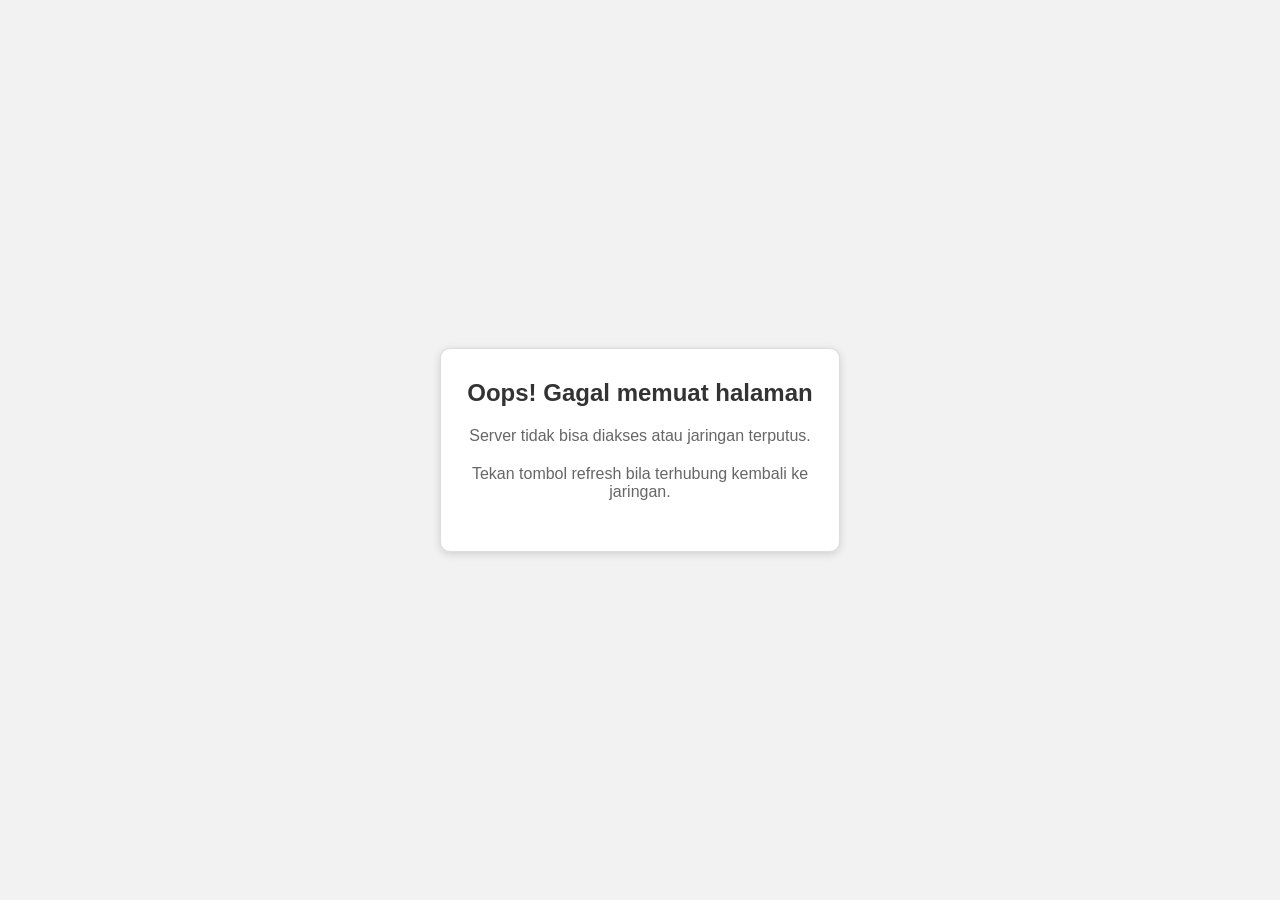
==== index.html @ dbee6182 "Add files via upload" ====
<!DOCTYPE html>
<html>
<head>
	<title>Gagal Memuat</title>
	<meta name="viewport" content="width=device-width, initial-scale=1.0">
	<style>
		body {
          font-family: sans-serif;
          margin: 0;
          padding: 0;
          display: flex;
          justify-content: center;
          align-items: center;
          min-height: 100vh;
          background-color: #f2f2f2;
        }

        .card {
          background: #fff;
          padding: 30px 20px;
          margin: 20px;
          border-radius: 10px;
          box-shadow: 0 2px 8px rgba(0, 0, 0, 0.15);
          border: 1px solid #ddd;
          max-width: 400px;
          width: 100%;
          box-sizing: border-box;
          text-align: center;
        }

        h2 {
          margin-top: 0;
          color: #333;
        }

        p {
          color: #666;
          font-size: 16px;
          margin: 10px 0 20px;
        }
	</style>
</head>
<body>
<div class="card">
	<h2>Oops! Gagal memuat halaman</h2>
	<p>Server tidak bisa diakses atau jaringan terputus.</p>
	<p>Tekan tombol refresh bila terhubung kembali ke jaringan.</p>
</div>
</body>
</html>
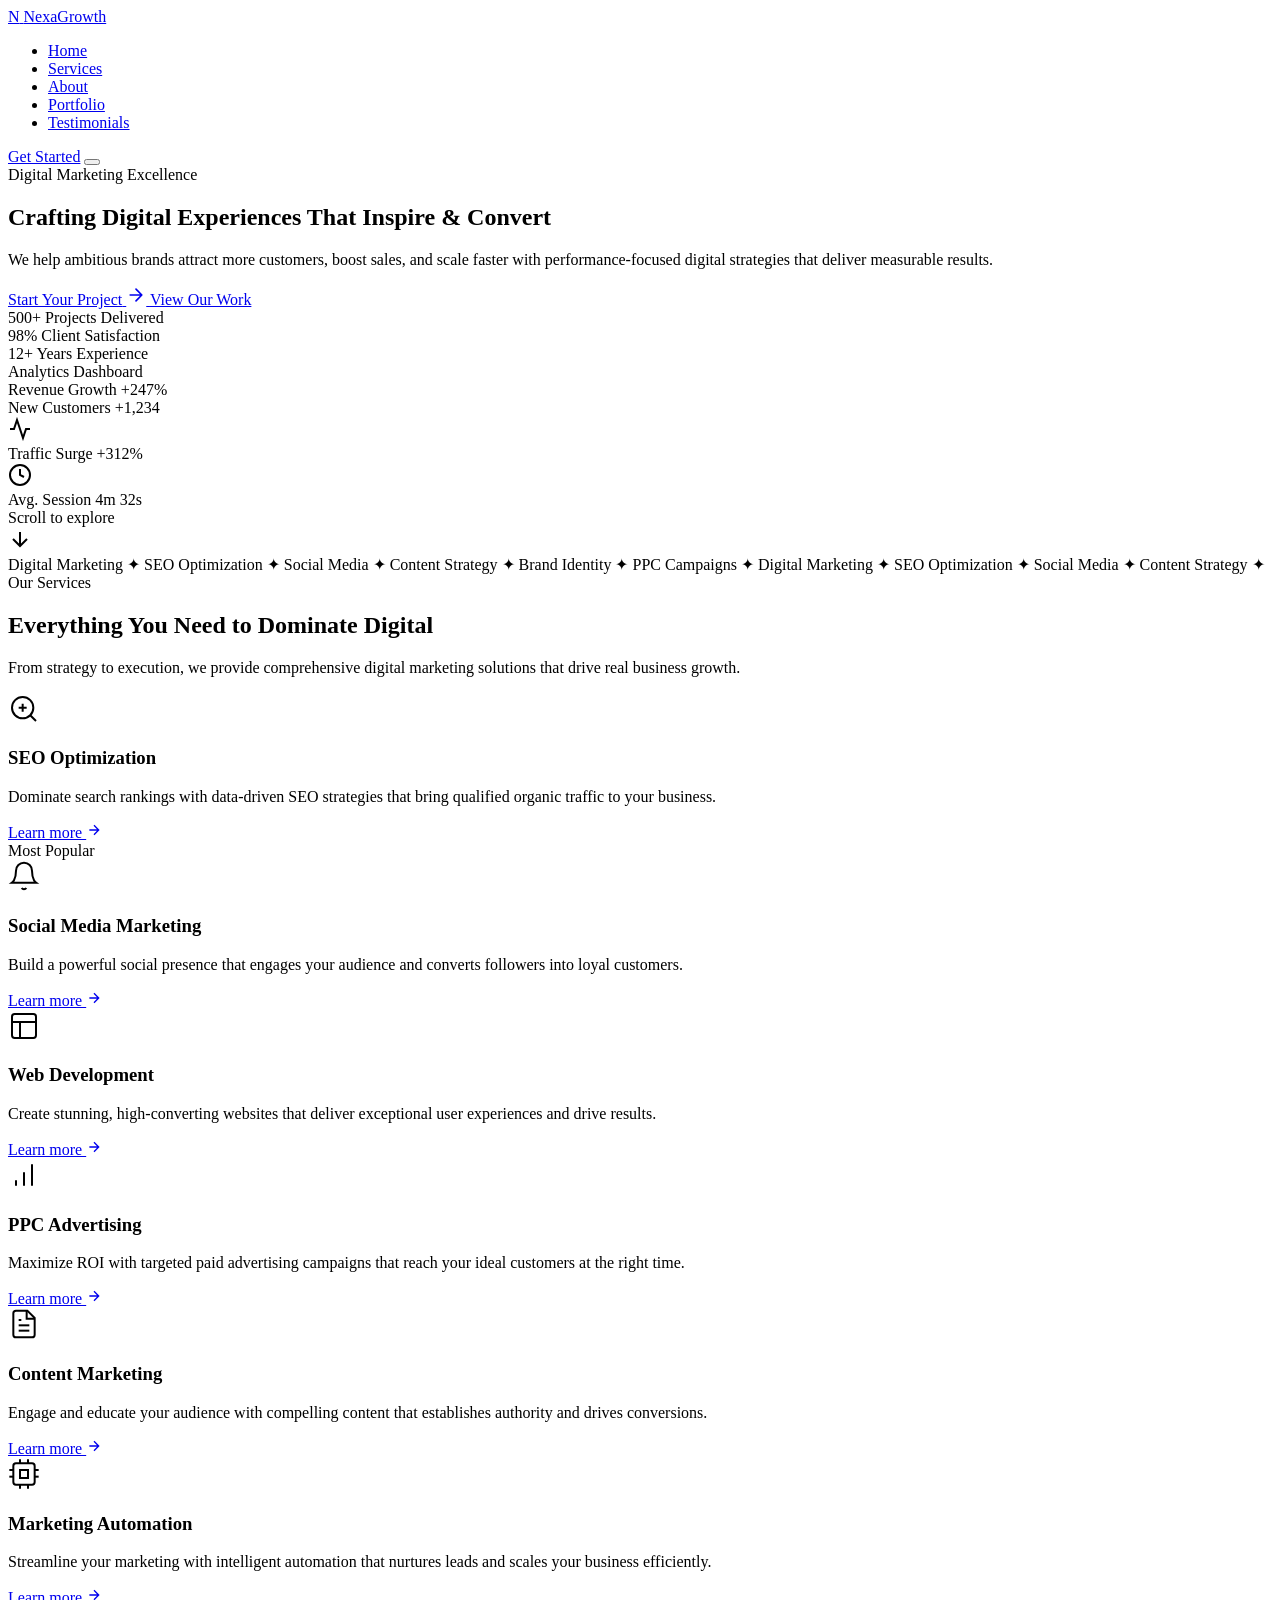
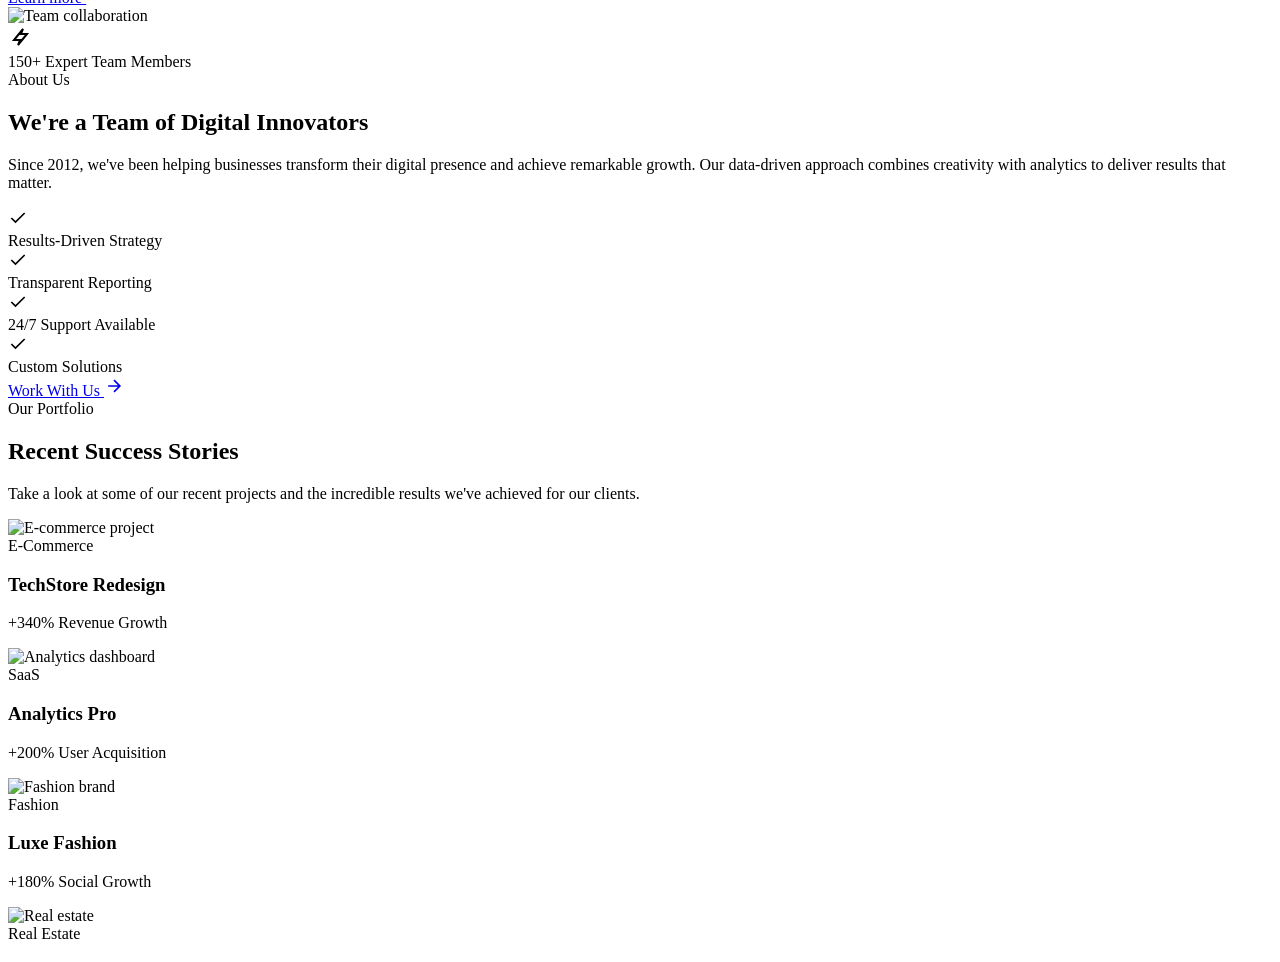
==== commit 6933ecde: "Update index.html" ====
--- a/index.html
+++ b/index.html
@@ -1,50 +1,443 @@
 <!DOCTYPE html>
-<html>
-<head>
-	<title>Gagal Memuat</title>
-	<meta name="viewport" content="width=device-width, initial-scale=1.0">
-	<style>
-		body {
-          font-family: sans-serif;
-          margin: 0;
-          padding: 0;
-          display: flex;
-          justify-content: center;
-          align-items: center;
-          min-height: 100vh;
-          background-color: #f2f2f2;
-        }
+<html lang="id">
+  <head>
+    <meta charset="UTF-8" />
+    <link rel="icon" type="image/svg+xml" href="/favicon.svg" />
+    <meta name="viewport" content="width=device-width, initial-scale=1.0" />
+    <title>NexaGrowth - Digital Marketing Agency</title>
+    <link rel="preconnect" href="https://fonts.googleapis.com">
+    <link rel="preconnect" href="https://fonts.gstatic.com" crossorigin>
+    <link href="https://fonts.googleapis.com/css2?family=Syne:wght@400;500;600;700;800&family=DM+Sans:wght@300;400;500;600;700&display=swap" rel="stylesheet">
+    <link rel="stylesheet" href="/src/styles.css">
+  </head>
+  <body>
+    <!-- Navigation -->
+    <nav class="navbar">
+      <div class="container nav-container">
+        <a href="#" class="logo">
+          <span class="logo-icon">N</span>
+          <span class="logo-text">NexaGrowth</span>
+        </a>
+        <ul class="nav-links">
+          <li><a href="#home" class="active">Home</a></li>
+          <li><a href="#services">Services</a></li>
+          <li><a href="#about">About</a></li>
+          <li><a href="#portfolio">Portfolio</a></li>
+          <li><a href="#testimonials">Testimonials</a></li>
+        </ul>
+        <a href="#contact" class="btn btn-primary nav-cta">Get Started</a>
+        <button class="mobile-menu-btn" aria-label="Menu">
+          <span></span>
+          <span></span>
+          <span></span>
+        </button>
+      </div>
+    </nav>
 
-        .card {
-          background: #fff;
-          padding: 30px 20px;
-          margin: 20px;
-          border-radius: 10px;
-          box-shadow: 0 2px 8px rgba(0, 0, 0, 0.15);
-          border: 1px solid #ddd;
-          max-width: 400px;
-          width: 100%;
-          box-sizing: border-box;
-          text-align: center;
-        }
+    <!-- Hero Section -->
+    <section id="home" class="hero">
+      <div class="hero-bg-shapes">
+        <div class="shape shape-1"></div>
+        <div class="shape shape-2"></div>
+        <div class="shape shape-3"></div>
+        <div class="grid-overlay"></div>
+      </div>
+      <div class="container hero-container">
+        <div class="hero-content">
+          <div class="hero-badge">
+            <span class="badge-dot"></span>
+            Digital Marketing Excellence
+          </div>
+          <h1 class="hero-title">
+            Crafting Digital
+            <span class="gradient-text">Experiences</span>
+            That Inspire & Convert
+          </h1>
+          <p class="hero-subtitle">
+            We help ambitious brands attract more customers, boost sales, and scale faster with performance-focused digital strategies that deliver measurable results.
+          </p>
+          <div class="hero-cta">
+            <a href="#contact" class="btn btn-primary btn-lg">
+              <span>Start Your Project</span>
+              <svg width="20" height="20" viewBox="0 0 24 24" fill="none" stroke="currentColor" stroke-width="2" stroke-linecap="round" stroke-linejoin="round">
+                <path d="M5 12h14M12 5l7 7-7 7"/>
+              </svg>
+            </a>
+            <a href="#portfolio" class="btn btn-outline btn-lg">
+              <span>View Our Work</span>
+            </a>
+          </div>
+          <div class="hero-stats">
+            <div class="stat-item">
+              <span class="stat-number" data-count="500">500+</span>
+              <span class="stat-label">Projects Delivered</span>
+            </div>
+            <div class="stat-divider"></div>
+            <div class="stat-item">
+              <span class="stat-number" data-count="98">98%</span>
+              <span class="stat-label">Client Satisfaction</span>
+            </div>
+            <div class="stat-divider"></div>
+            <div class="stat-item">
+              <span class="stat-number" data-count="12">12+</span>
+              <span class="stat-label">Years Experience</span>
+            </div>
+          </div>
+        </div>
+        <div class="hero-visual">
+          <div class="hero-card main-card">
+            <div class="card-header">
+              <span class="card-badge">Analytics Dashboard</span>
+              <div class="card-dots">
+                <span></span><span></span><span></span>
+              </div>
+            </div>
+            <div class="analytics-chart">
+              <div class="chart-bar" style="--height: 40%"></div>
+              <div class="chart-bar" style="--height: 65%"></div>
+              <div class="chart-bar" style="--height: 45%"></div>
+              <div class="chart-bar" style="--height: 80%"></div>
+              <div class="chart-bar active" style="--height: 95%"></div>
+              <div class="chart-bar" style="--height: 70%"></div>
+              <div class="chart-bar" style="--height: 55%"></div>
+            </div>
+            <div class="analytics-stats">
+              <div class="analytics-stat">
+                <span class="analytics-label">Revenue Growth</span>
+                <span class="analytics-value positive">+247%</span>
+              </div>
+              <div class="analytics-stat">
+                <span class="analytics-label">New Customers</span>
+                <span class="analytics-value positive">+1,234</span>
+              </div>
+            </div>
+          </div>
+          <div class="hero-card floating-card card-1">
+            <div class="floating-icon">
+              <svg width="24" height="24" viewBox="0 0 24 24" fill="none" stroke="currentColor" stroke-width="2">
+                <path d="M22 12h-4l-3 9L9 3l-3 9H2"/>
+              </svg>
+            </div>
+            <div class="floating-content">
+              <span class="floating-title">Traffic Surge</span>
+              <span class="floating-value">+312%</span>
+            </div>
+          </div>
+          <div class="hero-card floating-card card-2">
+            <div class="floating-icon green">
+              <svg width="24" height="24" viewBox="0 0 24 24" fill="none" stroke="currentColor" stroke-width="2">
+                <circle cx="12" cy="12" r="10"/>
+                <polyline points="12 6 12 12 16 14"/>
+              </svg>
+            </div>
+            <div class="floating-content">
+              <span class="floating-title">Avg. Session</span>
+              <span class="floating-value">4m 32s</span>
+            </div>
+          </div>
+        </div>
+      </div>
+      <div class="scroll-indicator">
+        <span>Scroll to explore</span>
+        <div class="scroll-arrow">
+          <svg width="24" height="24" viewBox="0 0 24 24" fill="none" stroke="currentColor" stroke-width="2">
+            <path d="M12 5v14M19 12l-7 7-7-7"/>
+          </svg>
+        </div>
+      </div>
+    </section>
 
-        h2 {
-          margin-top: 0;
-          color: #333;
-        }
+    <!-- Marquee Section -->
+    <section class="marquee-section">
+      <div class="marquee">
+        <div class="marquee-content">
+          <span>Digital Marketing</span>
+          <span class="star">&#10022;</span>
+          <span>SEO Optimization</span>
+          <span class="star">&#10022;</span>
+          <span>Social Media</span>
+          <span class="star">&#10022;</span>
+          <span>Content Strategy</span>
+          <span class="star">&#10022;</span>
+          <span>Brand Identity</span>
+          <span class="star">&#10022;</span>
+          <span>PPC Campaigns</span>
+          <span class="star">&#10022;</span>
+          <span>Digital Marketing</span>
+          <span class="star">&#10022;</span>
+          <span>SEO Optimization</span>
+          <span class="star">&#10022;</span>
+          <span>Social Media</span>
+          <span class="star">&#10022;</span>
+          <span>Content Strategy</span>
+          <span class="star">&#10022;</span>
+        </div>
+      </div>
+    </section>
 
-        p {
-          color: #666;
-          font-size: 16px;
-          margin: 10px 0 20px;
-        }
-	</style>
-</head>
-<body>
-<div class="card">
-	<h2>Oops! Gagal memuat halaman</h2>
-	<p>Server tidak bisa diakses atau jaringan terputus.</p>
-	<p>Tekan tombol refresh bila terhubung kembali ke jaringan.</p>
-</div>
+    <!-- Services Section -->
+    <section id="services" class="services">
+      <div class="container">
+        <div class="section-header">
+          <span class="section-tag">Our Services</span>
+          <h2 class="section-title">
+            Everything You Need to
+            <span class="gradient-text">Dominate Digital</span>
+          </h2>
+          <p class="section-subtitle">
+            From strategy to execution, we provide comprehensive digital marketing solutions that drive real business growth.
+          </p>
+        </div>
+        <div class="services-grid">
+          <div class="service-card">
+            <div class="service-icon">
+              <svg width="32" height="32" viewBox="0 0 24 24" fill="none" stroke="currentColor" stroke-width="1.5">
+                <circle cx="11" cy="11" r="8"/>
+                <path d="m21 21-4.35-4.35"/>
+                <path d="M11 8v6M8 11h6"/>
+              </svg>
+            </div>
+            <h3 class="service-title">SEO Optimization</h3>
+            <p class="service-desc">Dominate search rankings with data-driven SEO strategies that bring qualified organic traffic to your business.</p>
+            <a href="#" class="service-link">
+              Learn more
+              <svg width="16" height="16" viewBox="0 0 24 24" fill="none" stroke="currentColor" stroke-width="2">
+                <path d="M5 12h14M12 5l7 7-7 7"/>
+              </svg>
+            </a>
+          </div>
+          <div class="service-card featured">
+            <div class="service-badge">Most Popular</div>
+            <div class="service-icon">
+              <svg width="32" height="32" viewBox="0 0 24 24" fill="none" stroke="currentColor" stroke-width="1.5">
+                <path d="M18 8A6 6 0 0 0 6 8c0 7-3 9-3 9h18s-3-2-3-9"/>
+                <path d="M13.73 21a2 2 0 0 1-3.46 0"/>
+              </svg>
+            </div>
+            <h3 class="service-title">Social Media Marketing</h3>
+            <p class="service-desc">Build a powerful social presence that engages your audience and converts followers into loyal customers.</p>
+            <a href="#" class="service-link">
+              Learn more
+              <svg width="16" height="16" viewBox="0 0 24 24" fill="none" stroke="currentColor" stroke-width="2">
+                <path d="M5 12h14M12 5l7 7-7 7"/>
+              </svg>
+            </a>
+          </div>
+          <div class="service-card">
+            <div class="service-icon">
+              <svg width="32" height="32" viewBox="0 0 24 24" fill="none" stroke="currentColor" stroke-width="1.5">
+                <rect x="3" y="3" width="18" height="18" rx="2" ry="2"/>
+                <line x1="3" y1="9" x2="21" y2="9"/>
+                <line x1="9" y1="21" x2="9" y2="9"/>
+              </svg>
+            </div>
+            <h3 class="service-title">Web Development</h3>
+            <p class="service-desc">Create stunning, high-converting websites that deliver exceptional user experiences and drive results.</p>
+            <a href="#" class="service-link">
+              Learn more
+              <svg width="16" height="16" viewBox="0 0 24 24" fill="none" stroke="currentColor" stroke-width="2">
+                <path d="M5 12h14M12 5l7 7-7 7"/>
+              </svg>
+            </a>
+          </div>
+          <div class="service-card">
+            <div class="service-icon">
+              <svg width="32" height="32" viewBox="0 0 24 24" fill="none" stroke="currentColor" stroke-width="1.5">
+                <path d="M12 20V10"/>
+                <path d="M18 20V4"/>
+                <path d="M6 20v-4"/>
+              </svg>
+            </div>
+            <h3 class="service-title">PPC Advertising</h3>
+            <p class="service-desc">Maximize ROI with targeted paid advertising campaigns that reach your ideal customers at the right time.</p>
+            <a href="#" class="service-link">
+              Learn more
+              <svg width="16" height="16" viewBox="0 0 24 24" fill="none" stroke="currentColor" stroke-width="2">
+                <path d="M5 12h14M12 5l7 7-7 7"/>
+              </svg>
+            </a>
+          </div>
+          <div class="service-card">
+            <div class="service-icon">
+              <svg width="32" height="32" viewBox="0 0 24 24" fill="none" stroke="currentColor" stroke-width="1.5">
+                <path d="M14.5 2H6a2 2 0 0 0-2 2v16a2 2 0 0 0 2 2h12a2 2 0 0 0 2-2V7.5L14.5 2z"/>
+                <polyline points="14 2 14 8 20 8"/>
+                <line x1="16" y1="13" x2="8" y2="13"/>
+                <line x1="16" y1="17" x2="8" y2="17"/>
+                <line x1="10" y1="9" x2="8" y2="9"/>
+              </svg>
+            </div>
+            <h3 class="service-title">Content Marketing</h3>
+            <p class="service-desc">Engage and educate your audience with compelling content that establishes authority and drives conversions.</p>
+            <a href="#" class="service-link">
+              Learn more
+              <svg width="16" height="16" viewBox="0 0 24 24" fill="none" stroke="currentColor" stroke-width="2">
+                <path d="M5 12h14M12 5l7 7-7 7"/>
+              </svg>
+            </a>
+          </div>
+          <div class="service-card">
+            <div class="service-icon">
+              <svg width="32" height="32" viewBox="0 0 24 24" fill="none" stroke="currentColor" stroke-width="1.5">
+                <rect x="4" y="4" width="16" height="16" rx="2" ry="2"/>
+                <rect x="9" y="9" width="6" height="6"/>
+                <line x1="9" y1="1" x2="9" y2="4"/>
+                <line x1="15" y1="1" x2="15" y2="4"/>
+                <line x1="9" y1="20" x2="9" y2="23"/>
+                <line x1="15" y1="20" x2="15" y2="23"/>
+                <line x1="20" y1="9" x2="23" y2="9"/>
+                <line x1="20" y1="14" x2="23" y2="14"/>
+                <line x1="1" y1="9" x2="4" y2="9"/>
+                <line x1="1" y1="14" x2="4" y2="14"/>
+              </svg>
+            </div>
+            <h3 class="service-title">Marketing Automation</h3>
+            <p class="service-desc">Streamline your marketing with intelligent automation that nurtures leads and scales your business efficiently.</p>
+            <a href="#" class="service-link">
+              Learn more
+              <svg width="16" height="16" viewBox="0 0 24 24" fill="none" stroke="currentColor" stroke-width="2">
+                <path d="M5 12h14M12 5l7 7-7 7"/>
+              </svg>
+            </a>
+          </div>
+        </div>
+      </div>
+    </section>
+
+    <!-- About Section -->
+    <section id="about" class="about">
+      <div class="container">
+        <div class="about-grid">
+          <div class="about-visual">
+            <div class="about-image-container">
+              <div class="about-pattern"></div>
+              <div class="about-image">
+                <img src="https://images.unsplash.com/photo-1522071820081-009f0129c71c?w=600&h=700&fit=crop" alt="Team collaboration">
+              </div>
+              <div class="about-badge-card">
+                <div class="badge-icon">
+                  <svg width="24" height="24" viewBox="0 0 24 24" fill="none" stroke="currentColor" stroke-width="2">
+                    <path d="M12 15l-2 5l9-11h-6l2-5l-9 11z"/>
+                  </svg>
+                </div>
+                <div class="badge-content">
+                  <span class="badge-number">150+</span>
+                  <span class="badge-text">Expert Team Members</span>
+                </div>
+              </div>
+            </div>
+          </div>
+          <div class="about-content">
+            <span class="section-tag">About Us</span>
+            <h2 class="section-title">
+              We're a Team of
+              <span class="gradient-text">Digital Innovators</span>
+            </h2>
+            <p class="about-desc">
+              Since 2012, we've been helping businesses transform their digital presence and achieve remarkable growth. Our data-driven approach combines creativity with analytics to deliver results that matter.
+            </p>
+            <div class="about-features">
+              <div class="feature-item">
+                <div class="feature-icon">
+                  <svg width="20" height="20" viewBox="0 0 24 24" fill="none" stroke="currentColor" stroke-width="2">
+                    <polyline points="20 6 9 17 4 12"/>
+                  </svg>
+                </div>
+                <span>Results-Driven Strategy</span>
+              </div>
+              <div class="feature-item">
+                <div class="feature-icon">
+                  <svg width="20" height="20" viewBox="0 0 24 24" fill="none" stroke="currentColor" stroke-width="2">
+                    <polyline points="20 6 9 17 4 12"/>
+                  </svg>
+                </div>
+                <span>Transparent Reporting</span>
+              </div>
+              <div class="feature-item">
+                <div class="feature-icon">
+                  <svg width="20" height="20" viewBox="0 0 24 24" fill="none" stroke="currentColor" stroke-width="2">
+                    <polyline points="20 6 9 17 4 12"/>
+                  </svg>
+                </div>
+                <span>24/7 Support Available</span>
+              </div>
+              <div class="feature-item">
+                <div class="feature-icon">
+                  <svg width="20" height="20" viewBox="0 0 24 24" fill="none" stroke="currentColor" stroke-width="2">
+                    <polyline points="20 6 9 17 4 12"/>
+                  </svg>
+                </div>
+                <span>Custom Solutions</span>
+              </div>
+            </div>
+            <a href="#contact" class="btn btn-primary btn-lg">
+              <span>Work With Us</span>
+              <svg width="20" height="20" viewBox="0 0 24 24" fill="none" stroke="currentColor" stroke-width="2">
+                <path d="M5 12h14M12 5l7 7-7 7"/>
+              </svg>
+            </a>
+          </div>
+        </div>
+      </div>
+    </section>
+
+    <!-- Portfolio Section -->
+    <section id="portfolio" class="portfolio">
+      <div class="container">
+        <div class="section-header">
+          <span class="section-tag">Our Portfolio</span>
+          <h2 class="section-title">
+            Recent
+            <span class="gradient-text">Success Stories</span>
+          </h2>
+          <p class="section-subtitle">
+            Take a look at some of our recent projects and the incredible results we've achieved for our clients.
+          </p>
+        </div>
+        <div class="portfolio-grid">
+          <div class="portfolio-item large">
+            <div class="portfolio-image">
+              <img src="https://images.unsplash.com/photo-1460925895917-afdab827c52f?w=800&h=600&fit=crop" alt="E-commerce project">
+            </div>
+            <div class="portfolio-overlay">
+              <div class="portfolio-content">
+                <span class="portfolio-category">E-Commerce</span>
+                <h3 class="portfolio-title">TechStore Redesign</h3>
+                <p class="portfolio-result">+340% Revenue Growth</p>
+              </div>
+            </div>
+          </div>
+          <div class="portfolio-item">
+            <div class="portfolio-image">
+              <img src="https://images.unsplash.com/photo-1551288049-bebda4e38f71?w=600&h=400&fit=crop" alt="Analytics dashboard">
+            </div>
+            <div class="portfolio-overlay">
+              <div class="portfolio-content">
+                <span class="portfolio-category">SaaS</span>
+                <h3 class="portfolio-title">Analytics Pro</h3>
+                <p class="portfolio-result">+200% User Acquisition</p>
+              </div>
+            </div>
+          </div>
+          <div class="portfolio-item">
+            <div class="portfolio-image">
+              <img src="https://images.unsplash.com/photo-1556742049-0cfed4f6a45d?w=600&h=400&fit=crop" alt="Fashion brand">
+            </div>
+            <div class="portfolio-overlay">
+              <div class="portfolio-content">
+                <span class="portfolio-category">Fashion</span>
+                <h3 class="portfolio-title">Luxe Fashion</h3>
+                <p class="portfolio-result">+180% Social Growth</p>
+              </div>
+            </div>
+          </div>
+          <div class="portfolio-item">
+            <div class="portfolio-image">
+              <img src="https://images.unsplash.com/photo-1557804506-669a67965ba0?w=600&h=400&fit=crop" alt="Real estate">
+            </div>
+            <div class="portfolio-overlay">
+              <div class="portfolio-content">
+                <span class="portfolio-category">Real Estate</span>
+                <h3 class
 </body>
 </html>
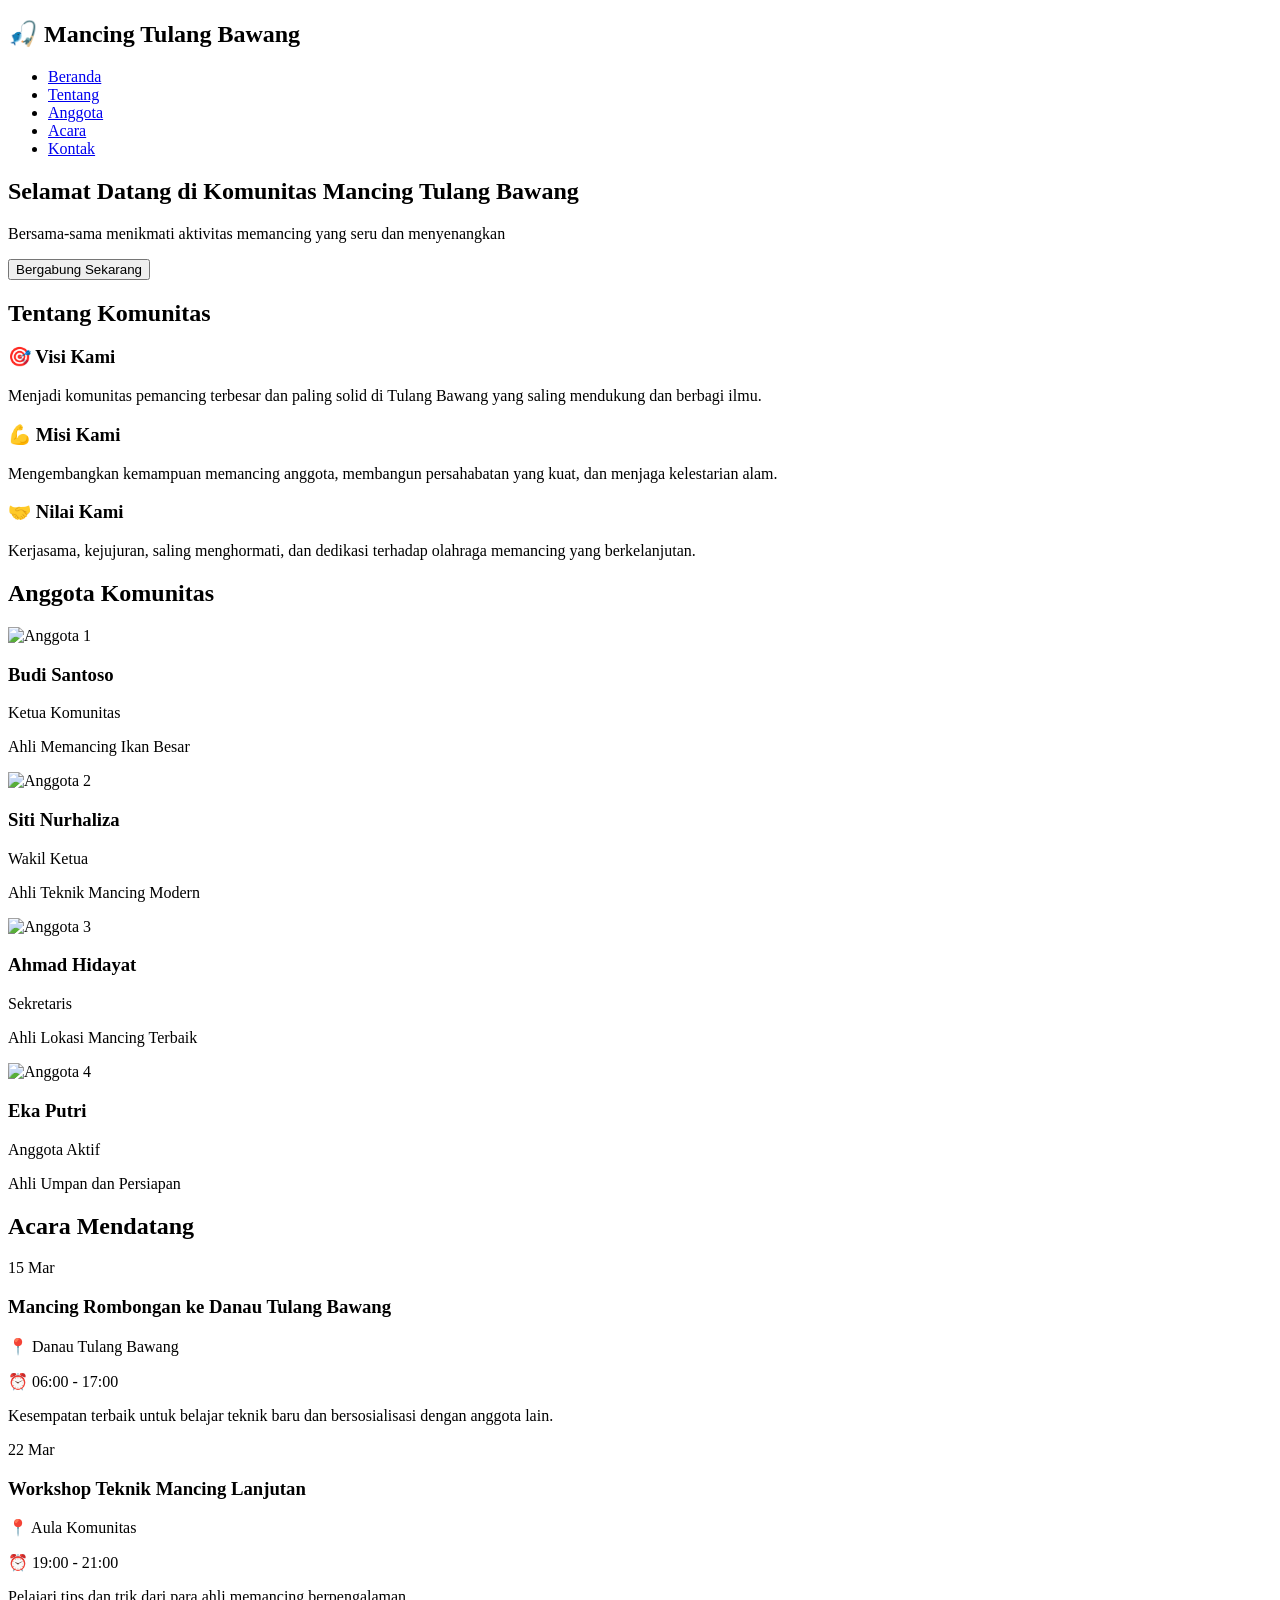
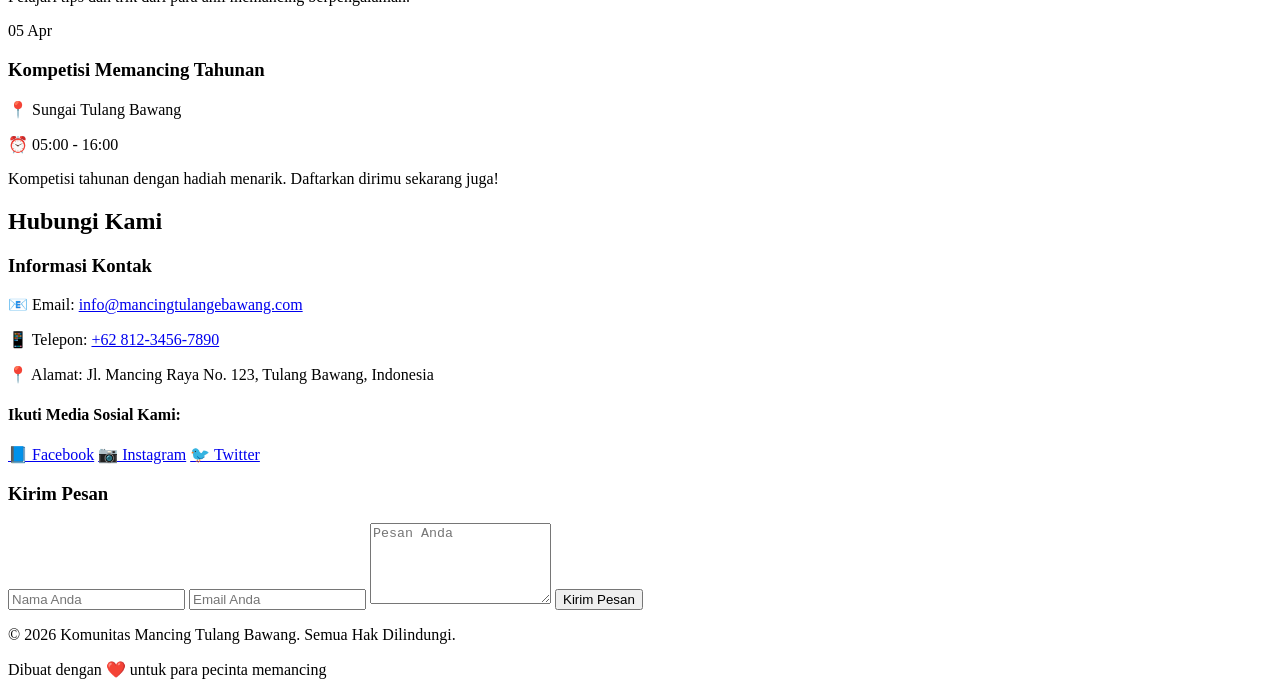
==== commit 965a7f26: "Add files via upload Komunitas memancing" ====
--- a/index.html
+++ b/index.html
@@ -1,443 +1,176 @@
 <!DOCTYPE html>
 <html lang="id">
-  <head>
-    <meta charset="UTF-8" />
-    <link rel="icon" type="image/svg+xml" href="/favicon.svg" />
-    <meta name="viewport" content="width=device-width, initial-scale=1.0" />
-    <title>NexaGrowth - Digital Marketing Agency</title>
-    <link rel="preconnect" href="https://fonts.googleapis.com">
-    <link rel="preconnect" href="https://fonts.gstatic.com" crossorigin>
-    <link href="https://fonts.googleapis.com/css2?family=Syne:wght@400;500;600;700;800&family=DM+Sans:wght@300;400;500;600;700&display=swap" rel="stylesheet">
-    <link rel="stylesheet" href="/src/styles.css">
-  </head>
-  <body>
-    <!-- Navigation -->
-    <nav class="navbar">
-      <div class="container nav-container">
-        <a href="#" class="logo">
-          <span class="logo-icon">N</span>
-          <span class="logo-text">NexaGrowth</span>
-        </a>
-        <ul class="nav-links">
-          <li><a href="#home" class="active">Home</a></li>
-          <li><a href="#services">Services</a></li>
-          <li><a href="#about">About</a></li>
-          <li><a href="#portfolio">Portfolio</a></li>
-          <li><a href="#testimonials">Testimonials</a></li>
-        </ul>
-        <a href="#contact" class="btn btn-primary nav-cta">Get Started</a>
-        <button class="mobile-menu-btn" aria-label="Menu">
-          <span></span>
-          <span></span>
-          <span></span>
-        </button>
-      </div>
-    </nav>
+<head>
+    <meta charset="UTF-8">
+    <meta name="viewport" content="width=device-width, initial-scale=1.0">
+    <title>Komunitas Mancing Tulang Bawang</title>
+    <link rel="stylesheet" href="styles.css">
+</head>
+<body>
+    <!-- Header/Navbar -->
+    <header>
+        <nav class="navbar">
+            <div class="container">
+                <div class="logo">
+                    <h1>🎣 Mancing Tulang Bawang</h1>
+                </div>
+                <ul class="nav-links">
+                    <li><a href="#home">Beranda</a></li>
+                    <li><a href="#tentang">Tentang</a></li>
+                    <li><a href="#anggota">Anggota</a></li>
+                    <li><a href="#acara">Acara</a></li>
+                    <li><a href="#kontak">Kontak</a></li>
+                </ul>
+            </div>
+        </nav>
+    </header>
 
     <!-- Hero Section -->
     <section id="home" class="hero">
-      <div class="hero-bg-shapes">
-        <div class="shape shape-1"></div>
-        <div class="shape shape-2"></div>
-        <div class="shape shape-3"></div>
-        <div class="grid-overlay"></div>
-      </div>
-      <div class="container hero-container">
         <div class="hero-content">
-          <div class="hero-badge">
-            <span class="badge-dot"></span>
-            Digital Marketing Excellence
-          </div>
-          <h1 class="hero-title">
-            Crafting Digital
-            <span class="gradient-text">Experiences</span>
-            That Inspire & Convert
-          </h1>
-          <p class="hero-subtitle">
-            We help ambitious brands attract more customers, boost sales, and scale faster with performance-focused digital strategies that deliver measurable results.
-          </p>
-          <div class="hero-cta">
-            <a href="#contact" class="btn btn-primary btn-lg">
-              <span>Start Your Project</span>
-              <svg width="20" height="20" viewBox="0 0 24 24" fill="none" stroke="currentColor" stroke-width="2" stroke-linecap="round" stroke-linejoin="round">
-                <path d="M5 12h14M12 5l7 7-7 7"/>
-              </svg>
-            </a>
-            <a href="#portfolio" class="btn btn-outline btn-lg">
-              <span>View Our Work</span>
-            </a>
-          </div>
-          <div class="hero-stats">
-            <div class="stat-item">
-              <span class="stat-number" data-count="500">500+</span>
-              <span class="stat-label">Projects Delivered</span>
-            </div>
-            <div class="stat-divider"></div>
-            <div class="stat-item">
-              <span class="stat-number" data-count="98">98%</span>
-              <span class="stat-label">Client Satisfaction</span>
-            </div>
-            <div class="stat-divider"></div>
-            <div class="stat-item">
-              <span class="stat-number" data-count="12">12+</span>
-              <span class="stat-label">Years Experience</span>
-            </div>
-          </div>
+            <h2>Selamat Datang di Komunitas Mancing Tulang Bawang</h2>
+            <p>Bersama-sama menikmati aktivitas memancing yang seru dan menyenangkan</p>
+            <button class="btn btn-primary">Bergabung Sekarang</button>
         </div>
-        <div class="hero-visual">
-          <div class="hero-card main-card">
-            <div class="card-header">
-              <span class="card-badge">Analytics Dashboard</span>
-              <div class="card-dots">
-                <span></span><span></span><span></span>
-              </div>
-            </div>
-            <div class="analytics-chart">
-              <div class="chart-bar" style="--height: 40%"></div>
-              <div class="chart-bar" style="--height: 65%"></div>
-              <div class="chart-bar" style="--height: 45%"></div>
-              <div class="chart-bar" style="--height: 80%"></div>
-              <div class="chart-bar active" style="--height: 95%"></div>
-              <div class="chart-bar" style="--height: 70%"></div>
-              <div class="chart-bar" style="--height: 55%"></div>
-            </div>
-            <div class="analytics-stats">
-              <div class="analytics-stat">
-                <span class="analytics-label">Revenue Growth</span>
-                <span class="analytics-value positive">+247%</span>
-              </div>
-              <div class="analytics-stat">
-                <span class="analytics-label">New Customers</span>
-                <span class="analytics-value positive">+1,234</span>
-              </div>
-            </div>
-          </div>
-          <div class="hero-card floating-card card-1">
-            <div class="floating-icon">
-              <svg width="24" height="24" viewBox="0 0 24 24" fill="none" stroke="currentColor" stroke-width="2">
-                <path d="M22 12h-4l-3 9L9 3l-3 9H2"/>
-              </svg>
-            </div>
-            <div class="floating-content">
-              <span class="floating-title">Traffic Surge</span>
-              <span class="floating-value">+312%</span>
-            </div>
-          </div>
-          <div class="hero-card floating-card card-2">
-            <div class="floating-icon green">
-              <svg width="24" height="24" viewBox="0 0 24 24" fill="none" stroke="currentColor" stroke-width="2">
-                <circle cx="12" cy="12" r="10"/>
-                <polyline points="12 6 12 12 16 14"/>
-              </svg>
-            </div>
-            <div class="floating-content">
-              <span class="floating-title">Avg. Session</span>
-              <span class="floating-value">4m 32s</span>
-            </div>
-          </div>
-        </div>
-      </div>
-      <div class="scroll-indicator">
-        <span>Scroll to explore</span>
-        <div class="scroll-arrow">
-          <svg width="24" height="24" viewBox="0 0 24 24" fill="none" stroke="currentColor" stroke-width="2">
-            <path d="M12 5v14M19 12l-7 7-7-7"/>
-          </svg>
-        </div>
-      </div>
     </section>
 
-    <!-- Marquee Section -->
-    <section class="marquee-section">
-      <div class="marquee">
-        <div class="marquee-content">
-          <span>Digital Marketing</span>
-          <span class="star">&#10022;</span>
-          <span>SEO Optimization</span>
-          <span class="star">&#10022;</span>
-          <span>Social Media</span>
-          <span class="star">&#10022;</span>
-          <span>Content Strategy</span>
-          <span class="star">&#10022;</span>
-          <span>Brand Identity</span>
-          <span class="star">&#10022;</span>
-          <span>PPC Campaigns</span>
-          <span class="star">&#10022;</span>
-          <span>Digital Marketing</span>
-          <span class="star">&#10022;</span>
-          <span>SEO Optimization</span>
-          <span class="star">&#10022;</span>
-          <span>Social Media</span>
-          <span class="star">&#10022;</span>
-          <span>Content Strategy</span>
-          <span class="star">&#10022;</span>
+    <!-- Tentang Section -->
+    <section id="tentang" class="tentang">
+        <div class="container">
+            <h2>Tentang Komunitas</h2>
+            <div class="tentang-content">
+                <div class="tentang-card">
+                    <h3>🎯 Visi Kami</h3>
+                    <p>Menjadi komunitas pemancing terbesar dan paling solid di Tulang Bawang yang saling mendukung dan berbagi ilmu.</p>
+                </div>
+                <div class="tentang-card">
+                    <h3>💪 Misi Kami</h3>
+                    <p>Mengembangkan kemampuan memancing anggota, membangun persahabatan yang kuat, dan menjaga kelestarian alam.</p>
+                </div>
+                <div class="tentang-card">
+                    <h3>🤝 Nilai Kami</h3>
+                    <p>Kerjasama, kejujuran, saling menghormati, dan dedikasi terhadap olahraga memancing yang berkelanjutan.</p>
+                </div>
+            </div>
         </div>
-      </div>
     </section>
 
-    <!-- Services Section -->
-    <section id="services" class="services">
-      <div class="container">
-        <div class="section-header">
-          <span class="section-tag">Our Services</span>
-          <h2 class="section-title">
-            Everything You Need to
-            <span class="gradient-text">Dominate Digital</span>
-          </h2>
-          <p class="section-subtitle">
-            From strategy to execution, we provide comprehensive digital marketing solutions that drive real business growth.
-          </p>
+    <!-- Anggota Section -->
+    <section id="anggota" class="anggota">
+        <div class="container">
+            <h2>Anggota Komunitas</h2>
+            <div class="anggota-grid">
+                <div class="anggota-card">
+                    <img src="https://via.placeholder.com/150" alt="Anggota 1">
+                    <h3>Budi Santoso</h3>
+                    <p>Ketua Komunitas</p>
+                    <p class="skill">Ahli Memancing Ikan Besar</p>
+                </div>
+                <div class="anggota-card">
+                    <img src="https://via.placeholder.com/150" alt="Anggota 2">
+                    <h3>Siti Nurhaliza</h3>
+                    <p>Wakil Ketua</p>
+                    <p class="skill">Ahli Teknik Mancing Modern</p>
+                </div>
+                <div class="anggota-card">
+                    <img src="https://via.placeholder.com/150" alt="Anggota 3">
+                    <h3>Ahmad Hidayat</h3>
+                    <p>Sekretaris</p>
+                    <p class="skill">Ahli Lokasi Mancing Terbaik</p>
+                </div>
+                <div class="anggota-card">
+                    <img src="https://via.placeholder.com/150" alt="Anggota 4">
+                    <h3>Eka Putri</h3>
+                    <p>Anggota Aktif</p>
+                    <p class="skill">Ahli Umpan dan Persiapan</p>
+                </div>
+            </div>
         </div>
-        <div class="services-grid">
-          <div class="service-card">
-            <div class="service-icon">
-              <svg width="32" height="32" viewBox="0 0 24 24" fill="none" stroke="currentColor" stroke-width="1.5">
-                <circle cx="11" cy="11" r="8"/>
-                <path d="m21 21-4.35-4.35"/>
-                <path d="M11 8v6M8 11h6"/>
-              </svg>
-            </div>
-            <h3 class="service-title">SEO Optimization</h3>
-            <p class="service-desc">Dominate search rankings with data-driven SEO strategies that bring qualified organic traffic to your business.</p>
-            <a href="#" class="service-link">
-              Learn more
-              <svg width="16" height="16" viewBox="0 0 24 24" fill="none" stroke="currentColor" stroke-width="2">
-                <path d="M5 12h14M12 5l7 7-7 7"/>
-              </svg>
-            </a>
-          </div>
-          <div class="service-card featured">
-            <div class="service-badge">Most Popular</div>
-            <div class="service-icon">
-              <svg width="32" height="32" viewBox="0 0 24 24" fill="none" stroke="currentColor" stroke-width="1.5">
-                <path d="M18 8A6 6 0 0 0 6 8c0 7-3 9-3 9h18s-3-2-3-9"/>
-                <path d="M13.73 21a2 2 0 0 1-3.46 0"/>
-              </svg>
-            </div>
-            <h3 class="service-title">Social Media Marketing</h3>
-            <p class="service-desc">Build a powerful social presence that engages your audience and converts followers into loyal customers.</p>
-            <a href="#" class="service-link">
-              Learn more
-              <svg width="16" height="16" viewBox="0 0 24 24" fill="none" stroke="currentColor" stroke-width="2">
-                <path d="M5 12h14M12 5l7 7-7 7"/>
-              </svg>
-            </a>
-          </div>
-          <div class="service-card">
-            <div class="service-icon">
-              <svg width="32" height="32" viewBox="0 0 24 24" fill="none" stroke="currentColor" stroke-width="1.5">
-                <rect x="3" y="3" width="18" height="18" rx="2" ry="2"/>
-                <line x1="3" y1="9" x2="21" y2="9"/>
-                <line x1="9" y1="21" x2="9" y2="9"/>
-              </svg>
-            </div>
-            <h3 class="service-title">Web Development</h3>
-            <p class="service-desc">Create stunning, high-converting websites that deliver exceptional user experiences and drive results.</p>
-            <a href="#" class="service-link">
-              Learn more
-              <svg width="16" height="16" viewBox="0 0 24 24" fill="none" stroke="currentColor" stroke-width="2">
-                <path d="M5 12h14M12 5l7 7-7 7"/>
-              </svg>
-            </a>
-          </div>
-          <div class="service-card">
-            <div class="service-icon">
-              <svg width="32" height="32" viewBox="0 0 24 24" fill="none" stroke="currentColor" stroke-width="1.5">
-                <path d="M12 20V10"/>
-                <path d="M18 20V4"/>
-                <path d="M6 20v-4"/>
-              </svg>
-            </div>
-            <h3 class="service-title">PPC Advertising</h3>
-            <p class="service-desc">Maximize ROI with targeted paid advertising campaigns that reach your ideal customers at the right time.</p>
-            <a href="#" class="service-link">
-              Learn more
-              <svg width="16" height="16" viewBox="0 0 24 24" fill="none" stroke="currentColor" stroke-width="2">
-                <path d="M5 12h14M12 5l7 7-7 7"/>
-              </svg>
-            </a>
-          </div>
-          <div class="service-card">
-            <div class="service-icon">
-              <svg width="32" height="32" viewBox="0 0 24 24" fill="none" stroke="currentColor" stroke-width="1.5">
-                <path d="M14.5 2H6a2 2 0 0 0-2 2v16a2 2 0 0 0 2 2h12a2 2 0 0 0 2-2V7.5L14.5 2z"/>
-                <polyline points="14 2 14 8 20 8"/>
-                <line x1="16" y1="13" x2="8" y2="13"/>
-                <line x1="16" y1="17" x2="8" y2="17"/>
-                <line x1="10" y1="9" x2="8" y2="9"/>
-              </svg>
-            </div>
-            <h3 class="service-title">Content Marketing</h3>
-            <p class="service-desc">Engage and educate your audience with compelling content that establishes authority and drives conversions.</p>
-            <a href="#" class="service-link">
-              Learn more
-              <svg width="16" height="16" viewBox="0 0 24 24" fill="none" stroke="currentColor" stroke-width="2">
-                <path d="M5 12h14M12 5l7 7-7 7"/>
-              </svg>
-            </a>
-          </div>
-          <div class="service-card">
-            <div class="service-icon">
-              <svg width="32" height="32" viewBox="0 0 24 24" fill="none" stroke="currentColor" stroke-width="1.5">
-                <rect x="4" y="4" width="16" height="16" rx="2" ry="2"/>
-                <rect x="9" y="9" width="6" height="6"/>
-                <line x1="9" y1="1" x2="9" y2="4"/>
-                <line x1="15" y1="1" x2="15" y2="4"/>
-                <line x1="9" y1="20" x2="9" y2="23"/>
-                <line x1="15" y1="20" x2="15" y2="23"/>
-                <line x1="20" y1="9" x2="23" y2="9"/>
-                <line x1="20" y1="14" x2="23" y2="14"/>
-                <line x1="1" y1="9" x2="4" y2="9"/>
-                <line x1="1" y1="14" x2="4" y2="14"/>
-              </svg>
-            </div>
-            <h3 class="service-title">Marketing Automation</h3>
-            <p class="service-desc">Streamline your marketing with intelligent automation that nurtures leads and scales your business efficiently.</p>
-            <a href="#" class="service-link">
-              Learn more
-              <svg width="16" height="16" viewBox="0 0 24 24" fill="none" stroke="currentColor" stroke-width="2">
-                <path d="M5 12h14M12 5l7 7-7 7"/>
-              </svg>
-            </a>
-          </div>
-        </div>
-      </div>
     </section>
 
-    <!-- About Section -->
-    <section id="about" class="about">
-      <div class="container">
-        <div class="about-grid">
-          <div class="about-visual">
-            <div class="about-image-container">
-              <div class="about-pattern"></div>
-              <div class="about-image">
-                <img src="https://images.unsplash.com/photo-1522071820081-009f0129c71c?w=600&h=700&fit=crop" alt="Team collaboration">
-              </div>
-              <div class="about-badge-card">
-                <div class="badge-icon">
-                  <svg width="24" height="24" viewBox="0 0 24 24" fill="none" stroke="currentColor" stroke-width="2">
-                    <path d="M12 15l-2 5l9-11h-6l2-5l-9 11z"/>
-                  </svg>
+    <!-- Acara Section -->
+    <section id="acara" class="acara">
+        <div class="container">
+            <h2>Acara Mendatang</h2>
+            <div class="acara-list">
+                <div class="acara-item">
+                    <div class="acara-date">
+                        <span class="date">15</span>
+                        <span class="month">Mar</span>
+                    </div>
+                    <div class="acara-details">
+                        <h3>Mancing Rombongan ke Danau Tulang Bawang</h3>
+                        <p>📍 Danau Tulang Bawang</p>
+                        <p>⏰ 06:00 - 17:00</p>
+                        <p>Kesempatan terbaik untuk belajar teknik baru dan bersosialisasi dengan anggota lain.</p>
+                    </div>
                 </div>
-                <div class="badge-content">
-                  <span class="badge-number">150+</span>
-                  <span class="badge-text">Expert Team Members</span>
+
+                <div class="acara-item">
+                    <div class="acara-date">
+                        <span class="date">22</span>
+                        <span class="month">Mar</span>
+                    </div>
+                    <div class="acara-details">
+                        <h3>Workshop Teknik Mancing Lanjutan</h3>
+                        <p>📍 Aula Komunitas</p>
+                        <p>⏰ 19:00 - 21:00</p>
+                        <p>Pelajari tips dan trik dari para ahli memancing berpengalaman.</p>
+                    </div>
                 </div>
-              </div>
+
+                <div class="acara-item">
+                    <div class="acara-date">
+                        <span class="date">05</span>
+                        <span class="month">Apr</span>
+                    </div>
+                    <div class="acara-details">
+                        <h3>Kompetisi Memancing Tahunan</h3>
+                        <p>📍 Sungai Tulang Bawang</p>
+                        <p>⏰ 05:00 - 16:00</p>
+                        <p>Kompetisi tahunan dengan hadiah menarik. Daftarkan dirimu sekarang juga!</p>
+                    </div>
+                </div>
             </div>
-          </div>
-          <div class="about-content">
-            <span class="section-tag">About Us</span>
-            <h2 class="section-title">
-              We're a Team of
-              <span class="gradient-text">Digital Innovators</span>
-            </h2>
-            <p class="about-desc">
-              Since 2012, we've been helping businesses transform their digital presence and achieve remarkable growth. Our data-driven approach combines creativity with analytics to deliver results that matter.
-            </p>
-            <div class="about-features">
-              <div class="feature-item">
-                <div class="feature-icon">
-                  <svg width="20" height="20" viewBox="0 0 24 24" fill="none" stroke="currentColor" stroke-width="2">
-                    <polyline points="20 6 9 17 4 12"/>
-                  </svg>
-                </div>
-                <span>Results-Driven Strategy</span>
-              </div>
-              <div class="feature-item">
-                <div class="feature-icon">
-                  <svg width="20" height="20" viewBox="0 0 24 24" fill="none" stroke="currentColor" stroke-width="2">
-                    <polyline points="20 6 9 17 4 12"/>
-                  </svg>
-                </div>
-                <span>Transparent Reporting</span>
-              </div>
-              <div class="feature-item">
-                <div class="feature-icon">
-                  <svg width="20" height="20" viewBox="0 0 24 24" fill="none" stroke="currentColor" stroke-width="2">
-                    <polyline points="20 6 9 17 4 12"/>
-                  </svg>
-                </div>
-                <span>24/7 Support Available</span>
-              </div>
-              <div class="feature-item">
-                <div class="feature-icon">
-                  <svg width="20" height="20" viewBox="0 0 24 24" fill="none" stroke="currentColor" stroke-width="2">
-                    <polyline points="20 6 9 17 4 12"/>
-                  </svg>
-                </div>
-                <span>Custom Solutions</span>
-              </div>
-            </div>
-            <a href="#contact" class="btn btn-primary btn-lg">
-              <span>Work With Us</span>
-              <svg width="20" height="20" viewBox="0 0 24 24" fill="none" stroke="currentColor" stroke-width="2">
-                <path d="M5 12h14M12 5l7 7-7 7"/>
-              </svg>
-            </a>
-          </div>
         </div>
-      </div>
     </section>
 
-    <!-- Portfolio Section -->
-    <section id="portfolio" class="portfolio">
-      <div class="container">
-        <div class="section-header">
-          <span class="section-tag">Our Portfolio</span>
-          <h2 class="section-title">
-            Recent
-            <span class="gradient-text">Success Stories</span>
-          </h2>
-          <p class="section-subtitle">
-            Take a look at some of our recent projects and the incredible results we've achieved for our clients.
-          </p>
+    <!-- Kontak Section -->
+    <section id="kontak" class="kontak">
+        <div class="container">
+            <h2>Hubungi Kami</h2>
+            <div class="kontak-content">
+                <div class="kontak-info">
+                    <h3>Informasi Kontak</h3>
+                    <p>📧 Email: <a href="mailto:info@mancingtulangebawang.com">info@mancingtulangebawang.com</a></p>
+                    <p>📱 Telepon: <a href="tel:+6281234567890">+62 812-3456-7890</a></p>
+                    <p>📍 Alamat: Jl. Mancing Raya No. 123, Tulang Bawang, Indonesia</p>
+                    
+                    <div class="social-links">
+                        <h4>Ikuti Media Sosial Kami:</h4>
+                        <a href="#" class="social-btn">📘 Facebook</a>
+                        <a href="#" class="social-btn">📷 Instagram</a>
+                        <a href="#" class="social-btn">🐦 Twitter</a>
+                    </div>
+                </div>
+
+                <form class="kontak-form">
+                    <h3>Kirim Pesan</h3>
+                    <input type="text" placeholder="Nama Anda" required>
+                    <input type="email" placeholder="Email Anda" required>
+                    <textarea placeholder="Pesan Anda" rows="5" required></textarea>
+                    <button type="submit" class="btn btn-primary">Kirim Pesan</button>
+                </form>
+            </div>
         </div>
-        <div class="portfolio-grid">
-          <div class="portfolio-item large">
-            <div class="portfolio-image">
-              <img src="https://images.unsplash.com/photo-1460925895917-afdab827c52f?w=800&h=600&fit=crop" alt="E-commerce project">
-            </div>
-            <div class="portfolio-overlay">
-              <div class="portfolio-content">
-                <span class="portfolio-category">E-Commerce</span>
-                <h3 class="portfolio-title">TechStore Redesign</h3>
-                <p class="portfolio-result">+340% Revenue Growth</p>
-              </div>
-            </div>
-          </div>
-          <div class="portfolio-item">
-            <div class="portfolio-image">
-              <img src="https://images.unsplash.com/photo-1551288049-bebda4e38f71?w=600&h=400&fit=crop" alt="Analytics dashboard">
-            </div>
-            <div class="portfolio-overlay">
-              <div class="portfolio-content">
-                <span class="portfolio-category">SaaS</span>
-                <h3 class="portfolio-title">Analytics Pro</h3>
-                <p class="portfolio-result">+200% User Acquisition</p>
-              </div>
-            </div>
-          </div>
-          <div class="portfolio-item">
-            <div class="portfolio-image">
-              <img src="https://images.unsplash.com/photo-1556742049-0cfed4f6a45d?w=600&h=400&fit=crop" alt="Fashion brand">
-            </div>
-            <div class="portfolio-overlay">
-              <div class="portfolio-content">
-                <span class="portfolio-category">Fashion</span>
-                <h3 class="portfolio-title">Luxe Fashion</h3>
-                <p class="portfolio-result">+180% Social Growth</p>
-              </div>
-            </div>
-          </div>
-          <div class="portfolio-item">
-            <div class="portfolio-image">
-              <img src="https://images.unsplash.com/photo-1557804506-669a67965ba0?w=600&h=400&fit=crop" alt="Real estate">
-            </div>
-            <div class="portfolio-overlay">
-              <div class="portfolio-content">
-                <span class="portfolio-category">Real Estate</span>
-                <h3 class
+    </section>
+
+    <!-- Footer -->
+    <footer>
+        <div class="container">
+            <p>&copy; 2026 Komunitas Mancing Tulang Bawang. Semua Hak Dilindungi.</p>
+            <p>Dibuat dengan ❤️ untuk para pecinta memancing</p>
+        </div>
+    </footer>
 </body>
-</html>
+</html>
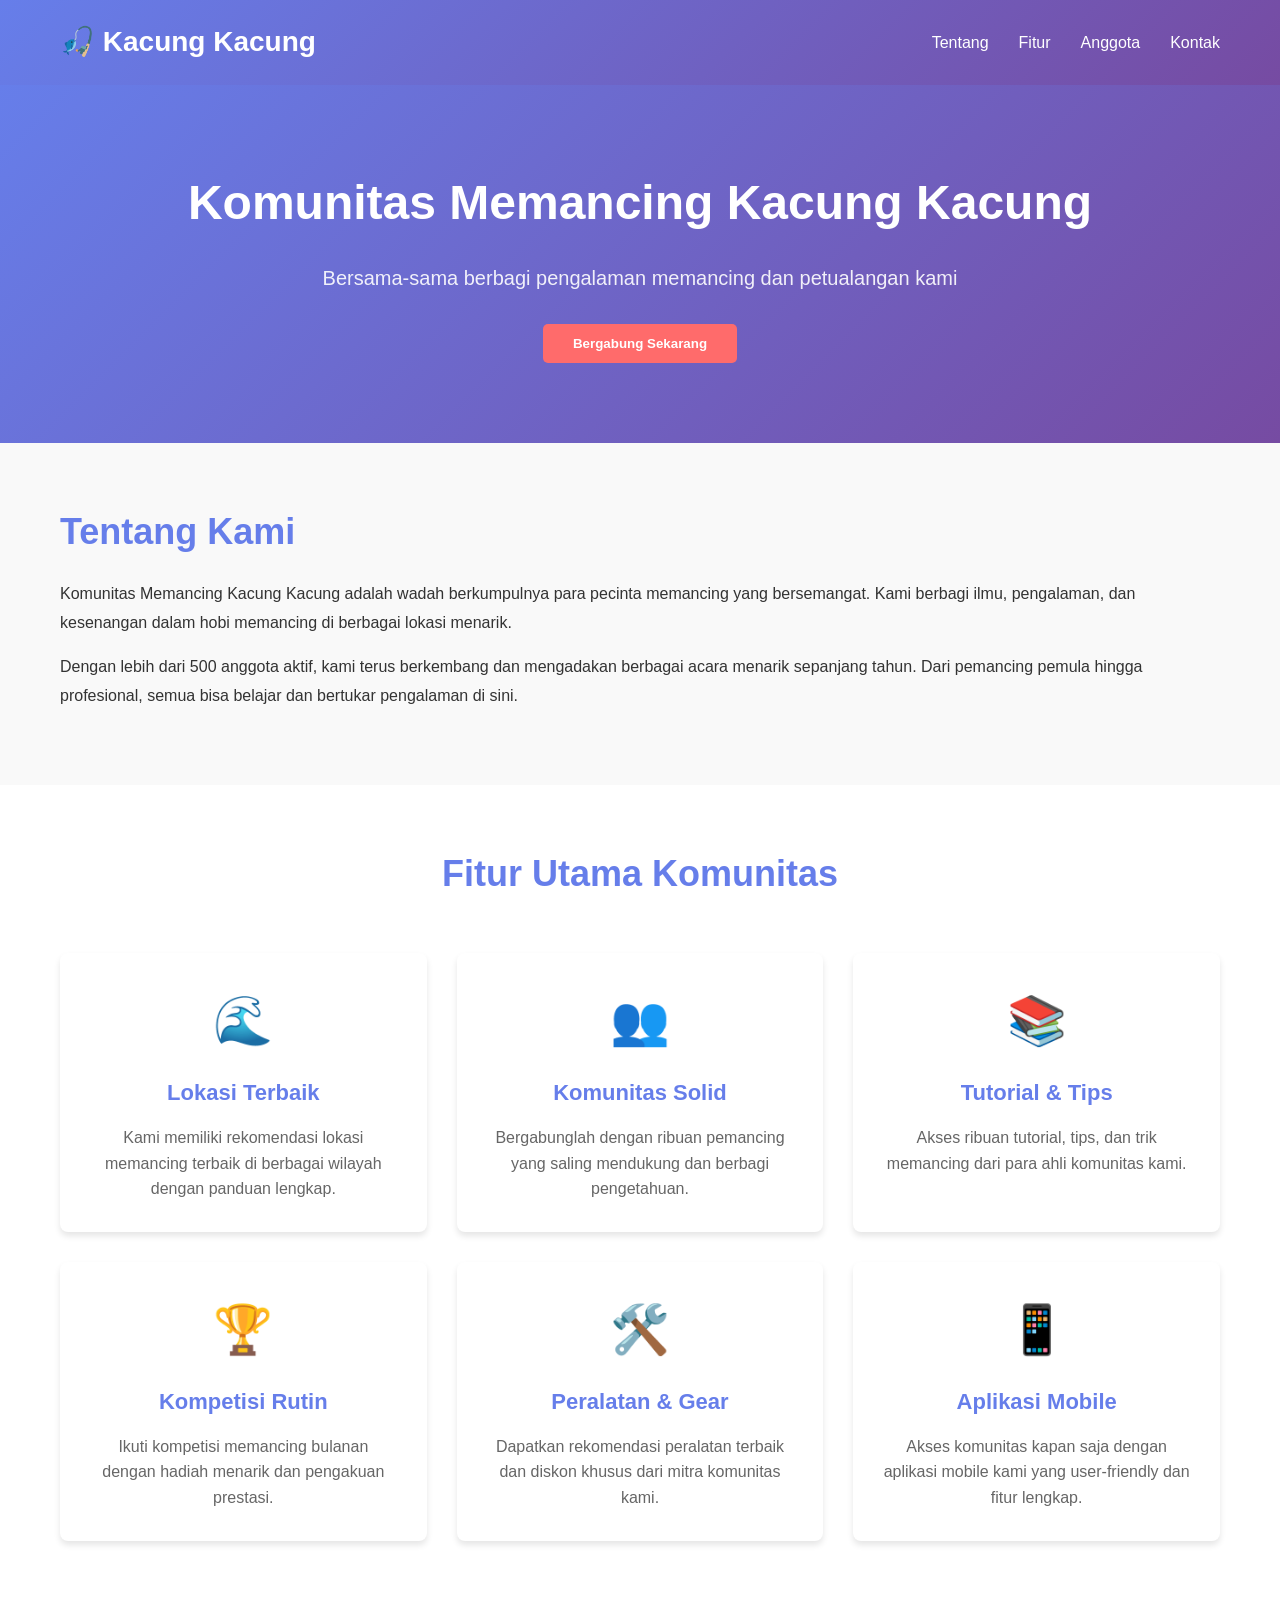
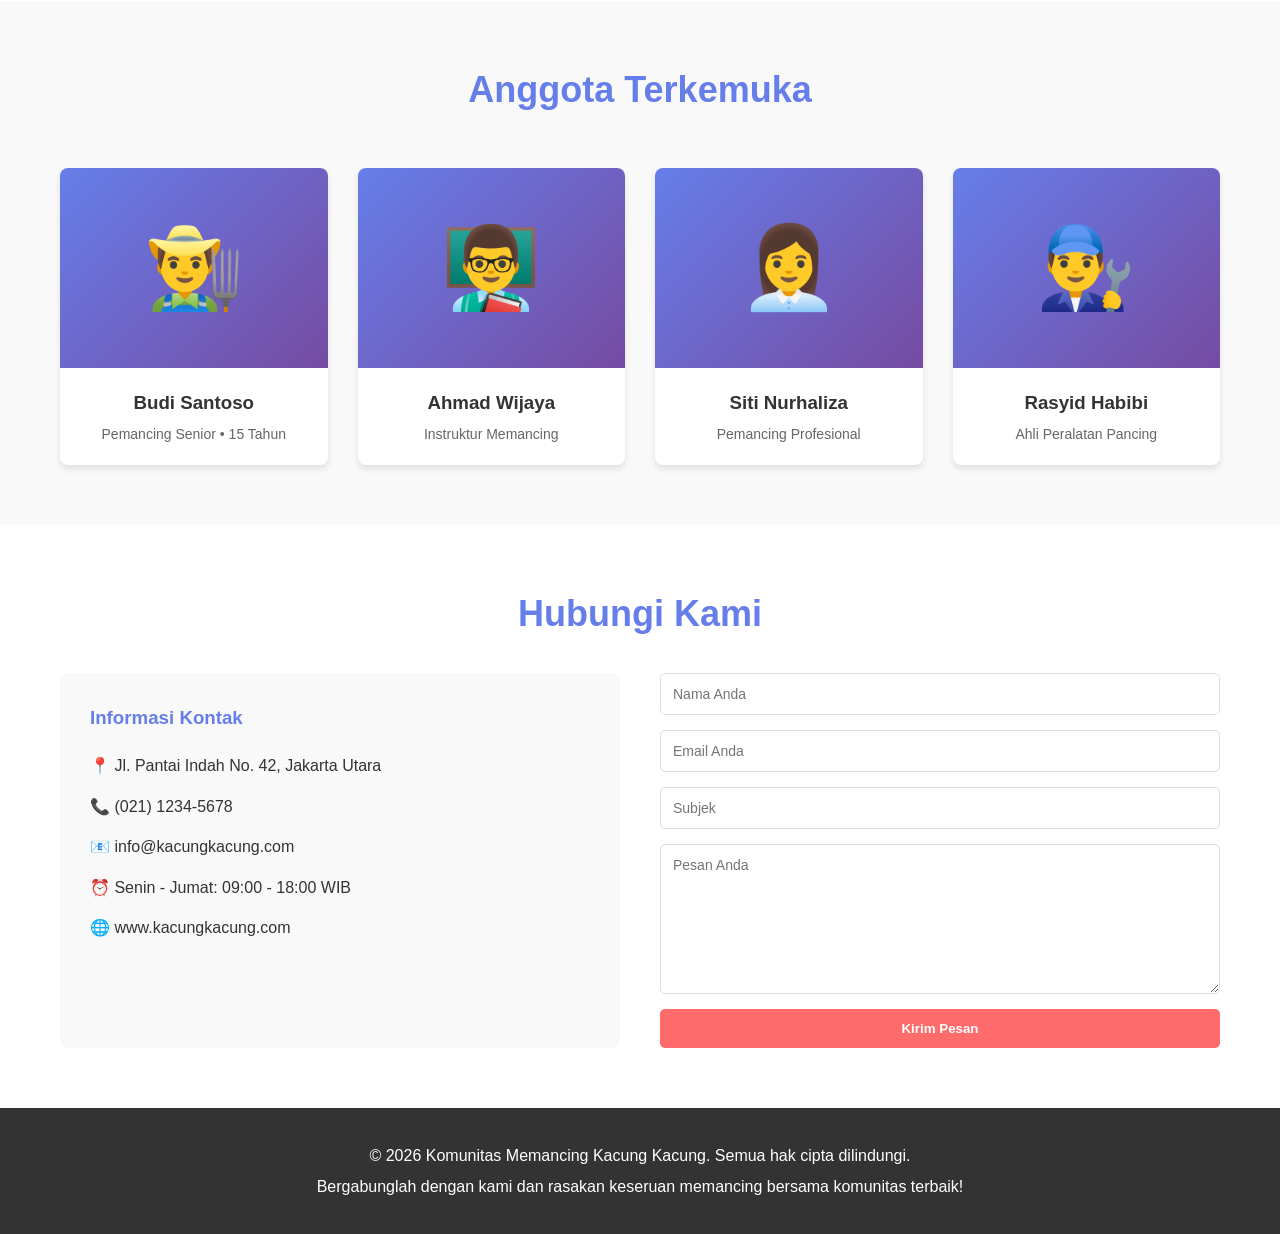
==== commit 44d2ce14: "Add files via upload Kacung semua" ====
--- a/index.html
+++ b/index.html
@@ -3,173 +3,437 @@
 <head>
     <meta charset="UTF-8">
     <meta name="viewport" content="width=device-width, initial-scale=1.0">
-    <title>Komunitas Mancing Tulang Bawang</title>
-    <link rel="stylesheet" href="styles.css">
+    <title>Komunitas Memancing Kacung Kacung</title>
+    <style>
+        * {
+            margin: 0;
+            padding: 0;
+            box-sizing: border-box;
+        }
+
+        body {
+            font-family: 'Segoe UI', Tahoma, Geneva, Verdana, sans-serif;
+            line-height: 1.6;
+            color: #333;
+        }
+
+        header {
+            background: linear-gradient(135deg, #667eea 0%, #764ba2 100%);
+            color: white;
+            padding: 20px 0;
+            box-shadow: 0 2px 5px rgba(0,0,0,0.1);
+        }
+
+        .container {
+            max-width: 1200px;
+            margin: 0 auto;
+            padding: 0 20px;
+        }
+
+        .header-content {
+            display: flex;
+            justify-content: space-between;
+            align-items: center;
+        }
+
+        .logo {
+            font-size: 28px;
+            font-weight: bold;
+        }
+
+        nav ul {
+            list-style: none;
+            display: flex;
+            gap: 30px;
+        }
+
+        nav a {
+            color: white;
+            text-decoration: none;
+            font-weight: 500;
+            transition: opacity 0.3s;
+        }
+
+        nav a:hover {
+            opacity: 0.8;
+        }
+
+        .hero {
+            background: linear-gradient(135deg, #667eea 0%, #764ba2 100%);
+            color: white;
+            padding: 80px 0;
+            text-align: center;
+        }
+
+        .hero h1 {
+            font-size: 48px;
+            margin-bottom: 20px;
+        }
+
+        .hero p {
+            font-size: 20px;
+            margin-bottom: 30px;
+            opacity: 0.9;
+        }
+
+        .btn {
+            display: inline-block;
+            padding: 12px 30px;
+            background-color: #ff6b6b;
+            color: white;
+            text-decoration: none;
+            border-radius: 5px;
+            font-weight: bold;
+            transition: background-color 0.3s;
+            border: none;
+            cursor: pointer;
+        }
+
+        .btn:hover {
+            background-color: #ee5a52;
+        }
+
+        .about {
+            padding: 60px 0;
+            background-color: #f9f9f9;
+        }
+
+        .about h2 {
+            font-size: 36px;
+            margin-bottom: 20px;
+            color: #667eea;
+        }
+
+        .about p {
+            font-size: 16px;
+            line-height: 1.8;
+            margin-bottom: 15px;
+        }
+
+        .features {
+            padding: 60px 0;
+        }
+
+        .features h2 {
+            font-size: 36px;
+            text-align: center;
+            margin-bottom: 50px;
+            color: #667eea;
+        }
+
+        .feature-grid {
+            display: grid;
+            grid-template-columns: repeat(auto-fit, minmax(300px, 1fr));
+            gap: 30px;
+        }
+
+        .feature-card {
+            background: white;
+            padding: 30px;
+            border-radius: 8px;
+            box-shadow: 0 4px 6px rgba(0,0,0,0.1);
+            text-align: center;
+            transition: transform 0.3s, box-shadow 0.3s;
+        }
+
+        .feature-card:hover {
+            transform: translateY(-10px);
+            box-shadow: 0 8px 12px rgba(0,0,0,0.15);
+        }
+
+        .feature-card h3 {
+            color: #667eea;
+            margin-bottom: 15px;
+            font-size: 22px;
+        }
+
+        .feature-card p {
+            color: #666;
+        }
+
+        .icon {
+            font-size: 48px;
+            margin-bottom: 15px;
+        }
+
+        .members {
+            padding: 60px 0;
+            background-color: #f9f9f9;
+        }
+
+        .members h2 {
+            font-size: 36px;
+            text-align: center;
+            margin-bottom: 50px;
+            color: #667eea;
+        }
+
+        .member-grid {
+            display: grid;
+            grid-template-columns: repeat(auto-fit, minmax(250px, 1fr));
+            gap: 30px;
+        }
+
+        .member-card {
+            background: white;
+            border-radius: 8px;
+            overflow: hidden;
+            box-shadow: 0 4px 6px rgba(0,0,0,0.1);
+        }
+
+        .member-avatar {
+            width: 100%;
+            height: 200px;
+            background: linear-gradient(135deg, #667eea 0%, #764ba2 100%);
+            display: flex;
+            align-items: center;
+            justify-content: center;
+            font-size: 80px;
+        }
+
+        .member-info {
+            padding: 20px;
+            text-align: center;
+        }
+
+        .member-info h3 {
+            color: #333;
+            margin-bottom: 5px;
+        }
+
+        .member-info p {
+            color: #666;
+            font-size: 14px;
+        }
+
+        .contact {
+            padding: 60px 0;
+        }
+
+        .contact h2 {
+            font-size: 36px;
+            text-align: center;
+            margin-bottom: 30px;
+            color: #667eea;
+        }
+
+        .contact-content {
+            display: grid;
+            grid-template-columns: 1fr 1fr;
+            gap: 40px;
+        }
+
+        .contact-info {
+            background: #f9f9f9;
+            padding: 30px;
+            border-radius: 8px;
+        }
+
+        .contact-info h3 {
+            color: #667eea;
+            margin-bottom: 20px;
+        }
+
+        .contact-info p {
+            margin-bottom: 15px;
+            display: flex;
+            align-items: center;
+            gap: 10px;
+        }
+
+        .contact-form {
+            display: flex;
+            flex-direction: column;
+            gap: 15px;
+        }
+
+        .contact-form input,
+        .contact-form textarea {
+            padding: 12px;
+            border: 1px solid #ddd;
+            border-radius: 5px;
+            font-family: inherit;
+            font-size: 14px;
+        }
+
+        .contact-form textarea {
+            resize: vertical;
+            min-height: 150px;
+        }
+
+        .contact-form input:focus,
+        .contact-form textarea:focus {
+            outline: none;
+            border-color: #667eea;
+            box-shadow: 0 0 5px rgba(102, 126, 234, 0.3);
+        }
+
+        footer {
+            background-color: #333;
+            color: white;
+            text-align: center;
+            padding: 30px 0;
+        }
+
+        footer p {
+            margin: 5px 0;
+        }
+
+        @media (max-width: 768px) {
+            nav ul {
+                flex-direction: column;
+                gap: 15px;
+            }
+
+            .header-content {
+                flex-direction: column;
+                gap: 20px;
+            }
+
+            .hero h1 {
+                font-size: 36px;
+            }
+
+            .contact-content {
+                grid-template-columns: 1fr;
+            }
+        }
+    </style>
 </head>
 <body>
-    <!-- Header/Navbar -->
     <header>
-        <nav class="navbar">
-            <div class="container">
-                <div class="logo">
-                    <h1>🎣 Mancing Tulang Bawang</h1>
-                </div>
-                <ul class="nav-links">
-                    <li><a href="#home">Beranda</a></li>
-                    <li><a href="#tentang">Tentang</a></li>
-                    <li><a href="#anggota">Anggota</a></li>
-                    <li><a href="#acara">Acara</a></li>
-                    <li><a href="#kontak">Kontak</a></li>
-                </ul>
+        <div class="container">
+            <div class="header-content">
+                <div class="logo">🎣 Kacung Kacung</div>
+                <nav>
+                    <ul>
+                        <li><a href="#tentang">Tentang</a></li>
+                        <li><a href="#fitur">Fitur</a></li>
+                        <li><a href="#anggota">Anggota</a></li>
+                        <li><a href="#kontak">Kontak</a></li>
+                    </ul>
+                </nav>
             </div>
-        </nav>
+        </div>
     </header>
 
-    <!-- Hero Section -->
-    <section id="home" class="hero">
-        <div class="hero-content">
-            <h2>Selamat Datang di Komunitas Mancing Tulang Bawang</h2>
-            <p>Bersama-sama menikmati aktivitas memancing yang seru dan menyenangkan</p>
-            <button class="btn btn-primary">Bergabung Sekarang</button>
+    <section class="hero">
+        <div class="container">
+            <h1>Komunitas Memancing Kacung Kacung</h1>
+            <p>Bersama-sama berbagi pengalaman memancing dan petualangan kami</p>
+            <button class="btn">Bergabung Sekarang</button>
         </div>
     </section>
 
-    <!-- Tentang Section -->
-    <section id="tentang" class="tentang">
-        <div class="container">
-            <h2>Tentang Komunitas</h2>
-            <div class="tentang-content">
-                <div class="tentang-card">
-                    <h3>🎯 Visi Kami</h3>
-                    <p>Menjadi komunitas pemancing terbesar dan paling solid di Tulang Bawang yang saling mendukung dan berbagi ilmu.</p>
-                </div>
-                <div class="tentang-card">
-                    <h3>💪 Misi Kami</h3>
-                    <p>Mengembangkan kemampuan memancing anggota, membangun persahabatan yang kuat, dan menjaga kelestarian alam.</p>
-                </div>
-                <div class="tentang-card">
-                    <h3>🤝 Nilai Kami</h3>
-                    <p>Kerjasama, kejujuran, saling menghormati, dan dedikasi terhadap olahraga memancing yang berkelanjutan.</p>
+    <section class="about" id="tentang">
+        <div class="container">
+            <h2>Tentang Kami</h2>
+            <p>Komunitas Memancing Kacung Kacung adalah wadah berkumpulnya para pecinta memancing yang bersemangat. Kami berbagi ilmu, pengalaman, dan kesenangan dalam hobi memancing di berbagai lokasi menarik.</p>
+            <p>Dengan lebih dari 500 anggota aktif, kami terus berkembang dan mengadakan berbagai acara menarik sepanjang tahun. Dari pemancing pemula hingga profesional, semua bisa belajar dan bertukar pengalaman di sini.</p>
+        </div>
+    </section>
+
+    <section class="features" id="fitur">
+        <div class="container">
+            <h2>Fitur Utama Komunitas</h2>
+            <div class="feature-grid">
+                <div class="feature-card">
+                    <div class="icon">🌊</div>
+                    <h3>Lokasi Terbaik</h3>
+                    <p>Kami memiliki rekomendasi lokasi memancing terbaik di berbagai wilayah dengan panduan lengkap.</p>
+                </div>
+                <div class="feature-card">
+                    <div class="icon">👥</div>
+                    <h3>Komunitas Solid</h3>
+                    <p>Bergabunglah dengan ribuan pemancing yang saling mendukung dan berbagi pengetahuan.</p>
+                </div>
+                <div class="feature-card">
+                    <div class="icon">📚</div>
+                    <h3>Tutorial & Tips</h3>
+                    <p>Akses ribuan tutorial, tips, dan trik memancing dari para ahli komunitas kami.</p>
+                </div>
+                <div class="feature-card">
+                    <div class="icon">🏆</div>
+                    <h3>Kompetisi Rutin</h3>
+                    <p>Ikuti kompetisi memancing bulanan dengan hadiah menarik dan pengakuan prestasi.</p>
+                </div>
+                <div class="feature-card">
+                    <div class="icon">🛠️</div>
+                    <h3>Peralatan & Gear</h3>
+                    <p>Dapatkan rekomendasi peralatan terbaik dan diskon khusus dari mitra komunitas kami.</p>
+                </div>
+                <div class="feature-card">
+                    <div class="icon">📱</div>
+                    <h3>Aplikasi Mobile</h3>
+                    <p>Akses komunitas kapan saja dengan aplikasi mobile kami yang user-friendly dan fitur lengkap.</p>
                 </div>
             </div>
         </div>
     </section>
 
-    <!-- Anggota Section -->
-    <section id="anggota" class="anggota">
-        <div class="container">
-            <h2>Anggota Komunitas</h2>
-            <div class="anggota-grid">
-                <div class="anggota-card">
-                    <img src="https://via.placeholder.com/150" alt="Anggota 1">
-                    <h3>Budi Santoso</h3>
-                    <p>Ketua Komunitas</p>
-                    <p class="skill">Ahli Memancing Ikan Besar</p>
-                </div>
-                <div class="anggota-card">
-                    <img src="https://via.placeholder.com/150" alt="Anggota 2">
-                    <h3>Siti Nurhaliza</h3>
-                    <p>Wakil Ketua</p>
-                    <p class="skill">Ahli Teknik Mancing Modern</p>
-                </div>
-                <div class="anggota-card">
-                    <img src="https://via.placeholder.com/150" alt="Anggota 3">
-                    <h3>Ahmad Hidayat</h3>
-                    <p>Sekretaris</p>
-                    <p class="skill">Ahli Lokasi Mancing Terbaik</p>
-                </div>
-                <div class="anggota-card">
-                    <img src="https://via.placeholder.com/150" alt="Anggota 4">
-                    <h3>Eka Putri</h3>
-                    <p>Anggota Aktif</p>
-                    <p class="skill">Ahli Umpan dan Persiapan</p>
+    <section class="members" id="anggota">
+        <div class="container">
+            <h2>Anggota Terkemuka</h2>
+            <div class="member-grid">
+                <div class="member-card">
+                    <div class="member-avatar">👨‍🌾</div>
+                    <div class="member-info">
+                        <h3>Budi Santoso</h3>
+                        <p>Pemancing Senior • 15 Tahun</p>
+                    </div>
+                </div>
+                <div class="member-card">
+                    <div class="member-avatar">👨‍🏫</div>
+                    <div class="member-info">
+                        <h3>Ahmad Wijaya</h3>
+                        <p>Instruktur Memancing</p>
+                    </div>
+                </div>
+                <div class="member-card">
+                    <div class="member-avatar">👩‍💼</div>
+                    <div class="member-info">
+                        <h3>Siti Nurhaliza</h3>
+                        <p>Pemancing Profesional</p>
+                    </div>
+                </div>
+                <div class="member-card">
+                    <div class="member-avatar">👨‍🔧</div>
+                    <div class="member-info">
+                        <h3>Rasyid Habibi</h3>
+                        <p>Ahli Peralatan Pancing</p>
+                    </div>
                 </div>
             </div>
         </div>
     </section>
 
-    <!-- Acara Section -->
-    <section id="acara" class="acara">
-        <div class="container">
-            <h2>Acara Mendatang</h2>
-            <div class="acara-list">
-                <div class="acara-item">
-                    <div class="acara-date">
-                        <span class="date">15</span>
-                        <span class="month">Mar</span>
-                    </div>
-                    <div class="acara-details">
-                        <h3>Mancing Rombongan ke Danau Tulang Bawang</h3>
-                        <p>📍 Danau Tulang Bawang</p>
-                        <p>⏰ 06:00 - 17:00</p>
-                        <p>Kesempatan terbaik untuk belajar teknik baru dan bersosialisasi dengan anggota lain.</p>
-                    </div>
-                </div>
-
-                <div class="acara-item">
-                    <div class="acara-date">
-                        <span class="date">22</span>
-                        <span class="month">Mar</span>
-                    </div>
-                    <div class="acara-details">
-                        <h3>Workshop Teknik Mancing Lanjutan</h3>
-                        <p>📍 Aula Komunitas</p>
-                        <p>⏰ 19:00 - 21:00</p>
-                        <p>Pelajari tips dan trik dari para ahli memancing berpengalaman.</p>
-                    </div>
-                </div>
-
-                <div class="acara-item">
-                    <div class="acara-date">
-                        <span class="date">05</span>
-                        <span class="month">Apr</span>
-                    </div>
-                    <div class="acara-details">
-                        <h3>Kompetisi Memancing Tahunan</h3>
-                        <p>📍 Sungai Tulang Bawang</p>
-                        <p>⏰ 05:00 - 16:00</p>
-                        <p>Kompetisi tahunan dengan hadiah menarik. Daftarkan dirimu sekarang juga!</p>
-                    </div>
-                </div>
-            </div>
-        </div>
-    </section>
-
-    <!-- Kontak Section -->
-    <section id="kontak" class="kontak">
+    <section class="contact" id="kontak">
         <div class="container">
             <h2>Hubungi Kami</h2>
-            <div class="kontak-content">
-                <div class="kontak-info">
+            <div class="contact-content">
+                <div class="contact-info">
                     <h3>Informasi Kontak</h3>
-                    <p>📧 Email: <a href="mailto:info@mancingtulangebawang.com">info@mancingtulangebawang.com</a></p>
-                    <p>📱 Telepon: <a href="tel:+6281234567890">+62 812-3456-7890</a></p>
-                    <p>📍 Alamat: Jl. Mancing Raya No. 123, Tulang Bawang, Indonesia</p>
-                    
-                    <div class="social-links">
-                        <h4>Ikuti Media Sosial Kami:</h4>
-                        <a href="#" class="social-btn">📘 Facebook</a>
-                        <a href="#" class="social-btn">📷 Instagram</a>
-                        <a href="#" class="social-btn">🐦 Twitter</a>
-                    </div>
-                </div>
-
-                <form class="kontak-form">
-                    <h3>Kirim Pesan</h3>
+                    <p>📍 Jl. Pantai Indah No. 42, Jakarta Utara</p>
+                    <p>📞 (021) 1234-5678</p>
+                    <p>📧 info@kacungkacung.com</p>
+                    <p>⏰ Senin - Jumat: 09:00 - 18:00 WIB</p>
+                    <p>🌐 www.kacungkacung.com</p>
+                </div>
+                <form class="contact-form">
                     <input type="text" placeholder="Nama Anda" required>
                     <input type="email" placeholder="Email Anda" required>
-                    <textarea placeholder="Pesan Anda" rows="5" required></textarea>
-                    <button type="submit" class="btn btn-primary">Kirim Pesan</button>
+                    <input type="text" placeholder="Subjek">
+                    <textarea placeholder="Pesan Anda" required></textarea>
+                    <button type="submit" class="btn">Kirim Pesan</button>
                 </form>
             </div>
         </div>
     </section>
 
-    <!-- Footer -->
     <footer>
         <div class="container">
-            <p>&copy; 2026 Komunitas Mancing Tulang Bawang. Semua Hak Dilindungi.</p>
-            <p>Dibuat dengan ❤️ untuk para pecinta memancing</p>
+            <p>&copy; 2026 Komunitas Memancing Kacung Kacung. Semua hak cipta dilindungi.</p>
+            <p>Bergabunglah dengan kami dan rasakan keseruan memancing bersama komunitas terbaik!</p>
         </div>
     </footer>
 </body>
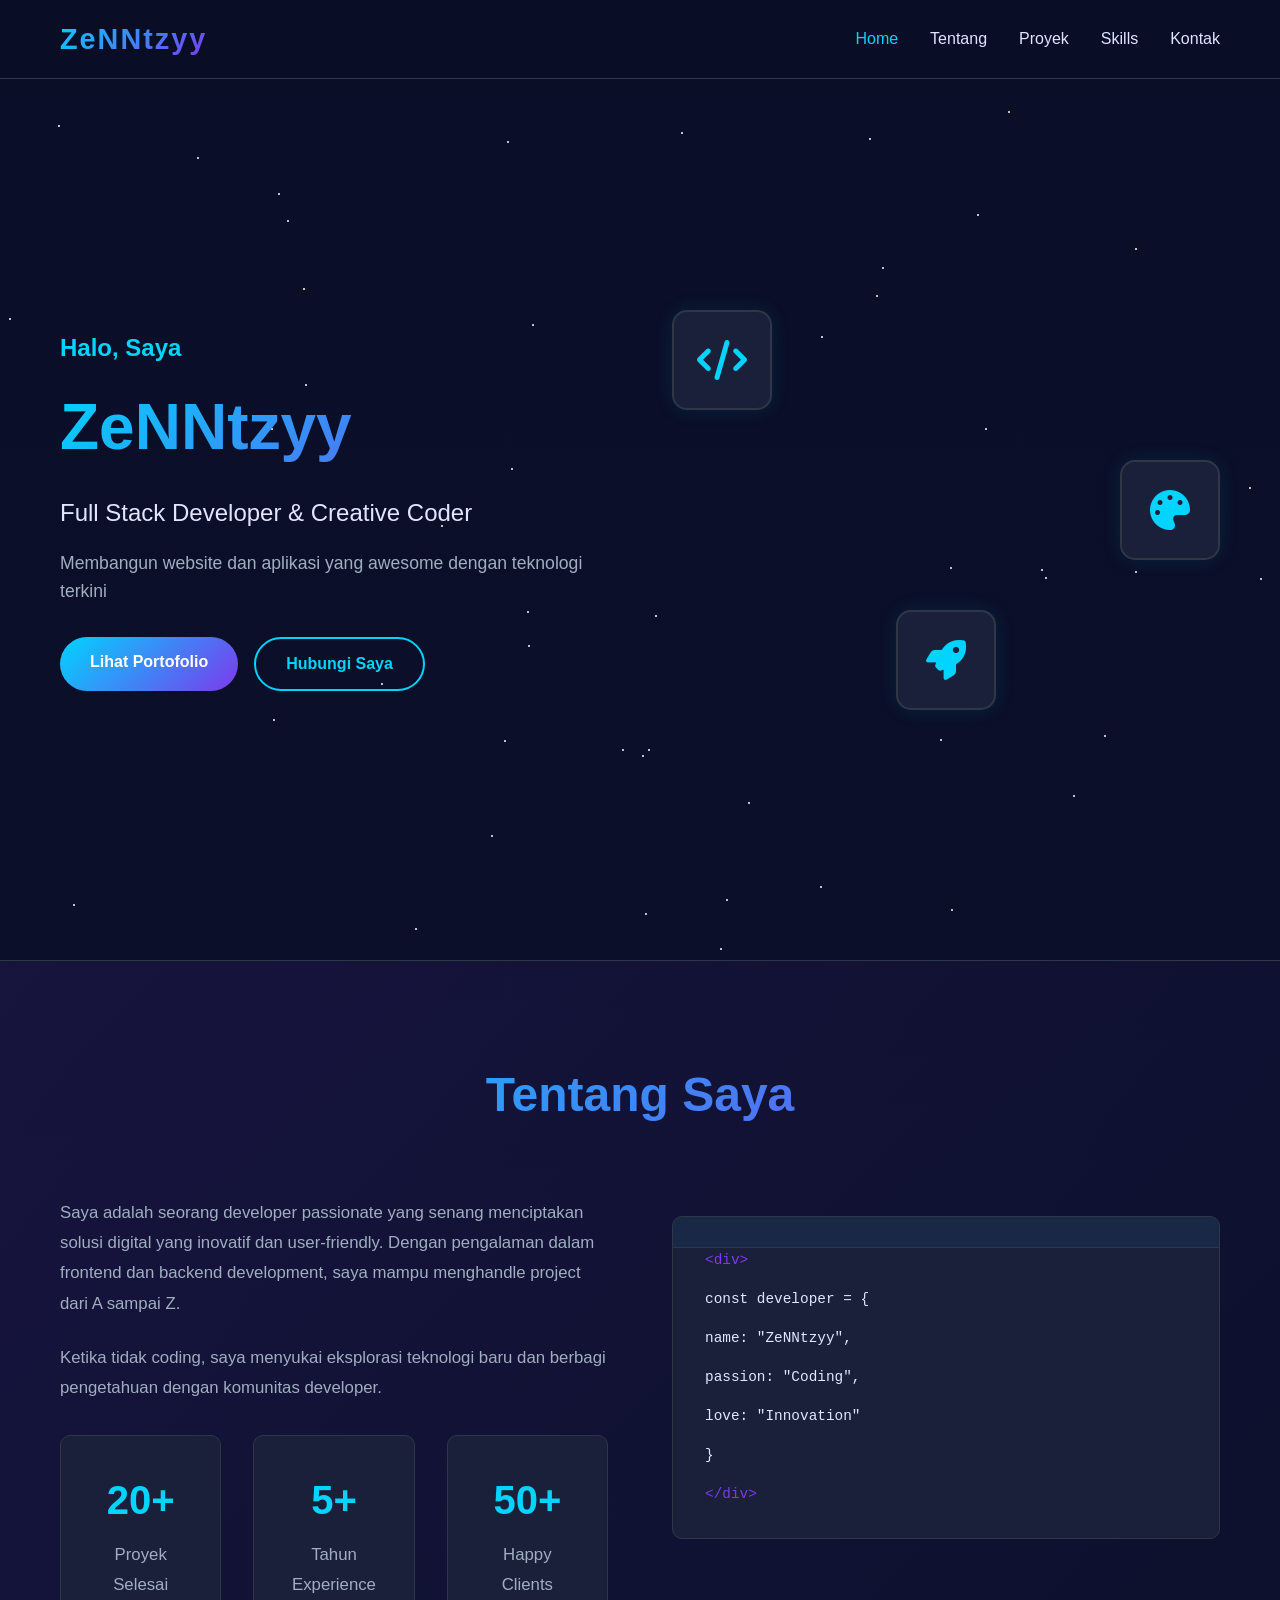
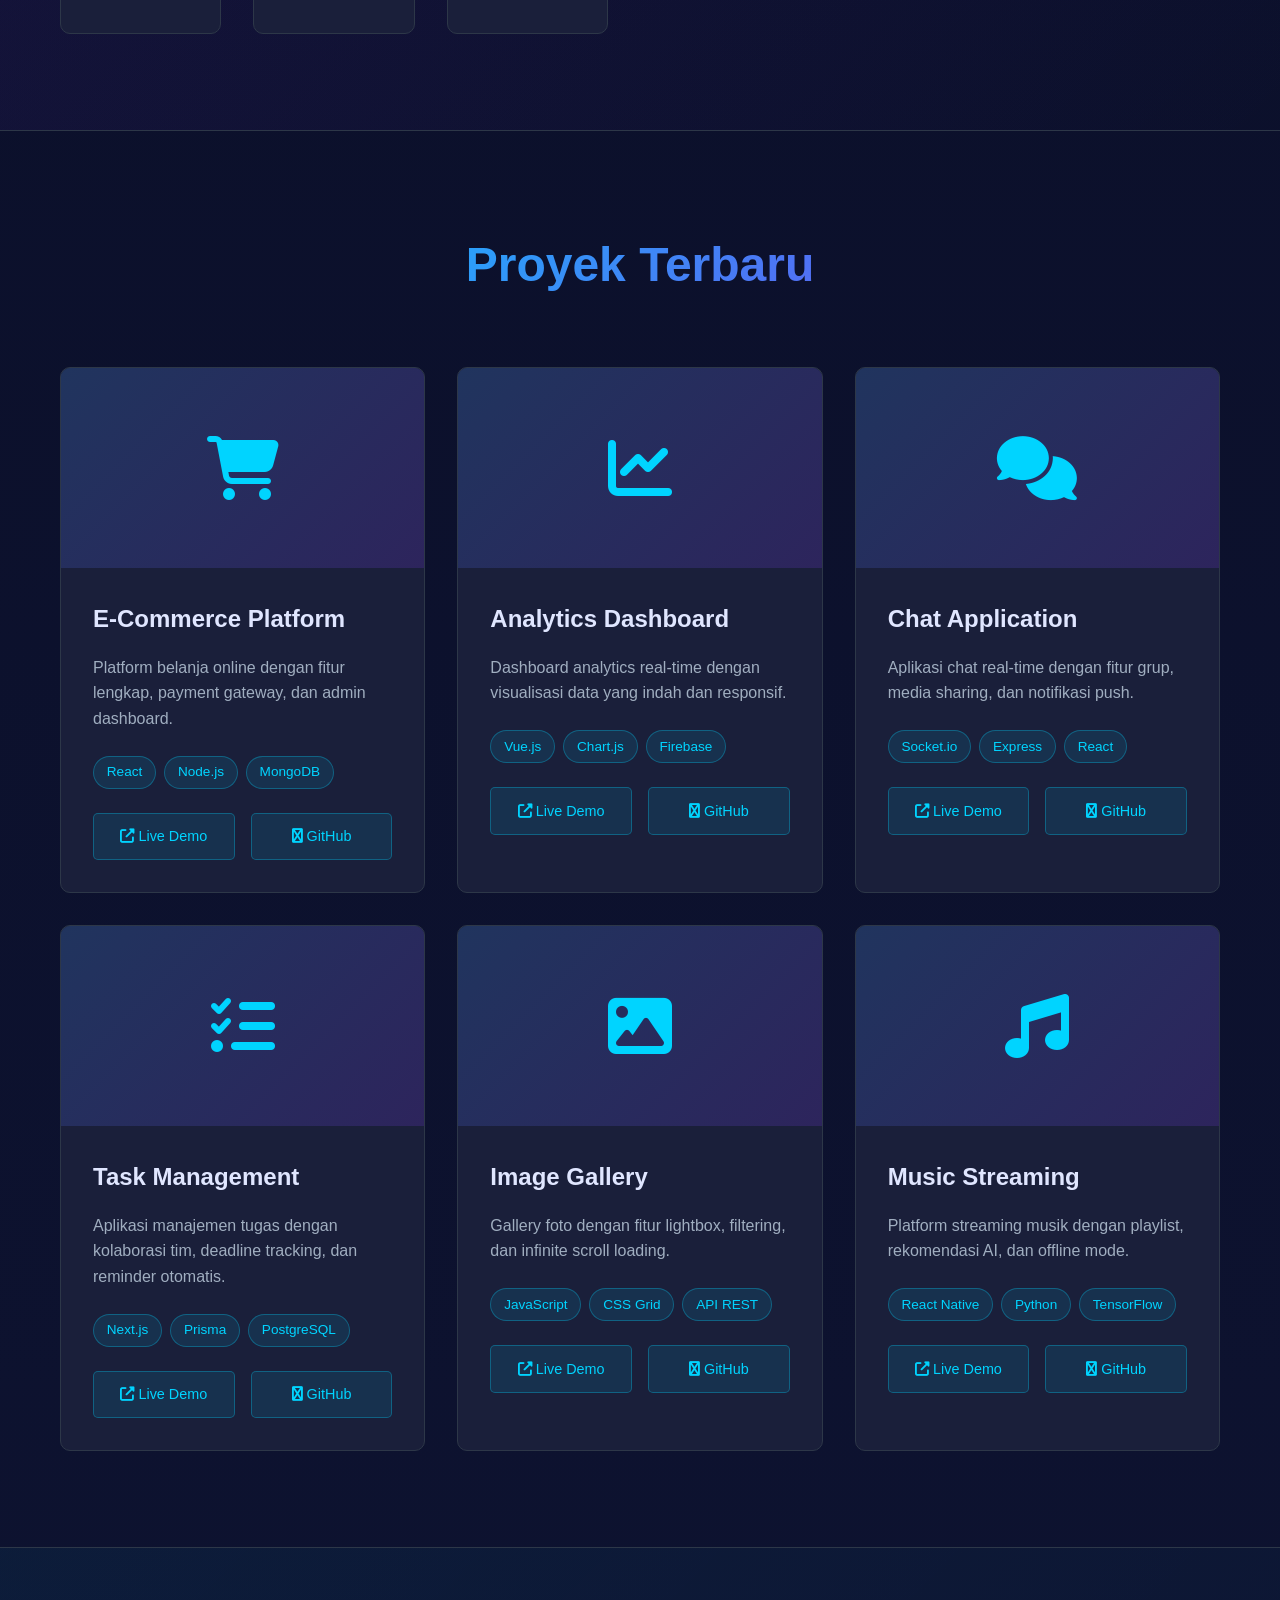
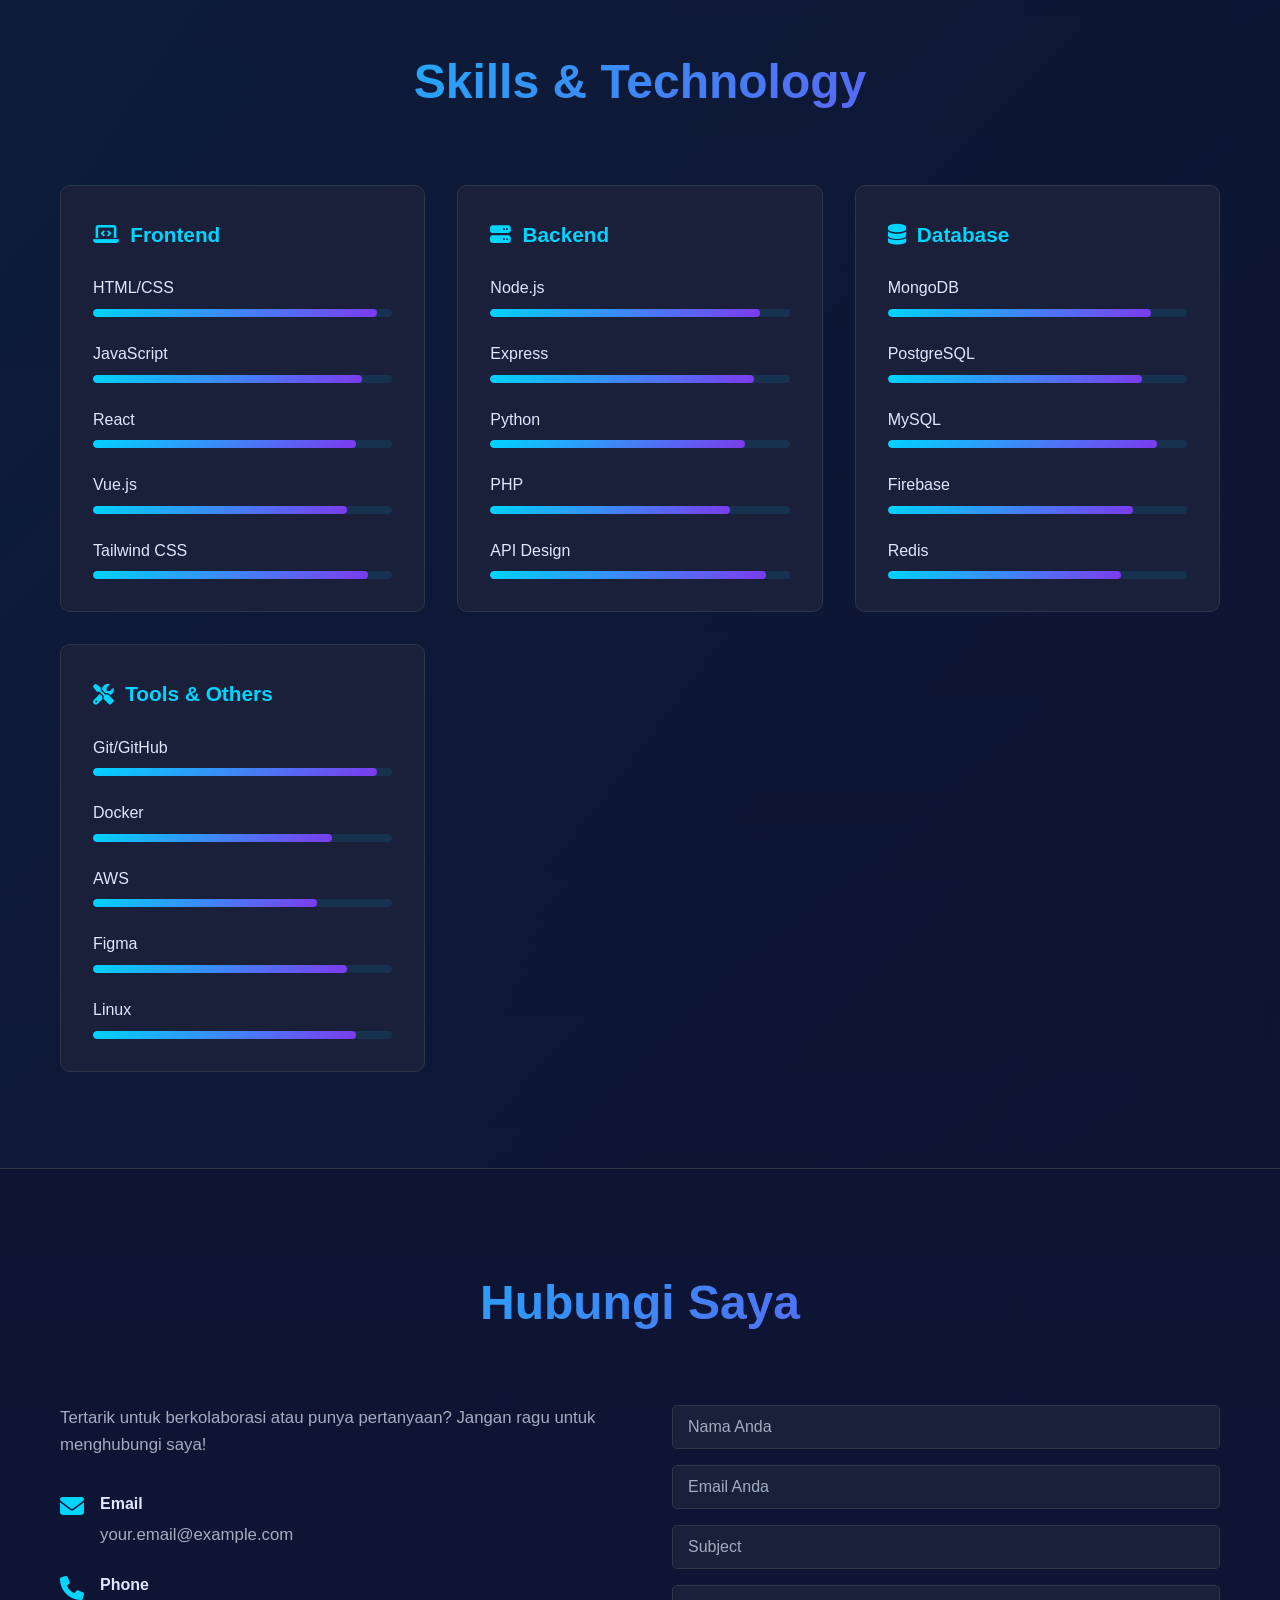
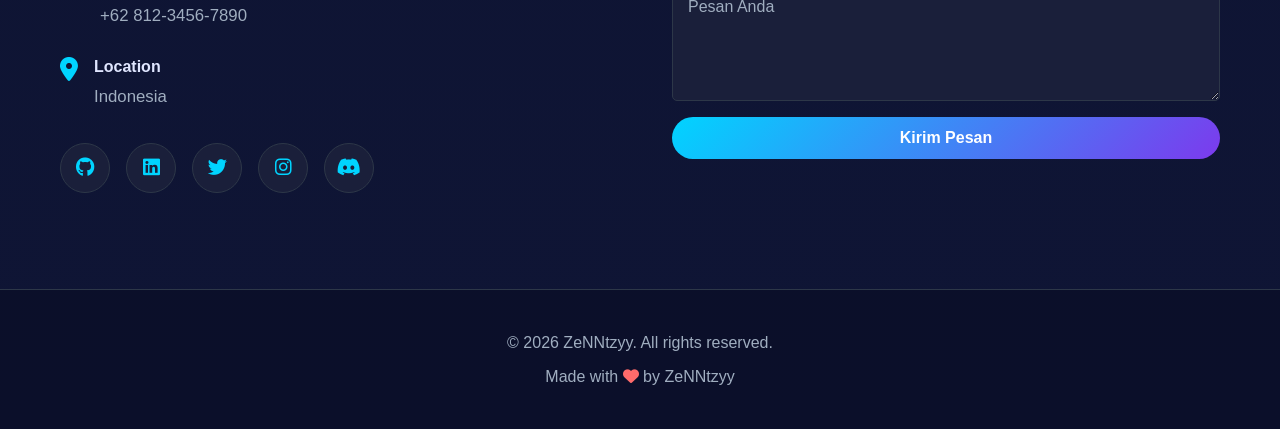
==== commit 31435a72: "Add files via upload Gass poll dangak" ====
--- a/index.html
+++ b/index.html
@@ -3,438 +3,479 @@
 <head>
     <meta charset="UTF-8">
     <meta name="viewport" content="width=device-width, initial-scale=1.0">
-    <title>Komunitas Memancing Kacung Kacung</title>
-    <style>
-        * {
-            margin: 0;
-            padding: 0;
-            box-sizing: border-box;
-        }
-
-        body {
-            font-family: 'Segoe UI', Tahoma, Geneva, Verdana, sans-serif;
-            line-height: 1.6;
-            color: #333;
-        }
-
-        header {
-            background: linear-gradient(135deg, #667eea 0%, #764ba2 100%);
-            color: white;
-            padding: 20px 0;
-            box-shadow: 0 2px 5px rgba(0,0,0,0.1);
-        }
-
-        .container {
-            max-width: 1200px;
-            margin: 0 auto;
-            padding: 0 20px;
-        }
-
-        .header-content {
-            display: flex;
-            justify-content: space-between;
-            align-items: center;
-        }
-
-        .logo {
-            font-size: 28px;
-            font-weight: bold;
-        }
-
-        nav ul {
-            list-style: none;
-            display: flex;
-            gap: 30px;
-        }
-
-        nav a {
-            color: white;
-            text-decoration: none;
-            font-weight: 500;
-            transition: opacity 0.3s;
-        }
-
-        nav a:hover {
-            opacity: 0.8;
-        }
-
-        .hero {
-            background: linear-gradient(135deg, #667eea 0%, #764ba2 100%);
-            color: white;
-            padding: 80px 0;
-            text-align: center;
-        }
-
-        .hero h1 {
-            font-size: 48px;
-            margin-bottom: 20px;
-        }
-
-        .hero p {
-            font-size: 20px;
-            margin-bottom: 30px;
-            opacity: 0.9;
-        }
-
-        .btn {
-            display: inline-block;
-            padding: 12px 30px;
-            background-color: #ff6b6b;
-            color: white;
-            text-decoration: none;
-            border-radius: 5px;
-            font-weight: bold;
-            transition: background-color 0.3s;
-            border: none;
-            cursor: pointer;
-        }
-
-        .btn:hover {
-            background-color: #ee5a52;
-        }
-
-        .about {
-            padding: 60px 0;
-            background-color: #f9f9f9;
-        }
-
-        .about h2 {
-            font-size: 36px;
-            margin-bottom: 20px;
-            color: #667eea;
-        }
-
-        .about p {
-            font-size: 16px;
-            line-height: 1.8;
-            margin-bottom: 15px;
-        }
-
-        .features {
-            padding: 60px 0;
-        }
-
-        .features h2 {
-            font-size: 36px;
-            text-align: center;
-            margin-bottom: 50px;
-            color: #667eea;
-        }
-
-        .feature-grid {
-            display: grid;
-            grid-template-columns: repeat(auto-fit, minmax(300px, 1fr));
-            gap: 30px;
-        }
-
-        .feature-card {
-            background: white;
-            padding: 30px;
-            border-radius: 8px;
-            box-shadow: 0 4px 6px rgba(0,0,0,0.1);
-            text-align: center;
-            transition: transform 0.3s, box-shadow 0.3s;
-        }
-
-        .feature-card:hover {
-            transform: translateY(-10px);
-            box-shadow: 0 8px 12px rgba(0,0,0,0.15);
-        }
-
-        .feature-card h3 {
-            color: #667eea;
-            margin-bottom: 15px;
-            font-size: 22px;
-        }
-
-        .feature-card p {
-            color: #666;
-        }
-
-        .icon {
-            font-size: 48px;
-            margin-bottom: 15px;
-        }
-
-        .members {
-            padding: 60px 0;
-            background-color: #f9f9f9;
-        }
-
-        .members h2 {
-            font-size: 36px;
-            text-align: center;
-            margin-bottom: 50px;
-            color: #667eea;
-        }
-
-        .member-grid {
-            display: grid;
-            grid-template-columns: repeat(auto-fit, minmax(250px, 1fr));
-            gap: 30px;
-        }
-
-        .member-card {
-            background: white;
-            border-radius: 8px;
-            overflow: hidden;
-            box-shadow: 0 4px 6px rgba(0,0,0,0.1);
-        }
-
-        .member-avatar {
-            width: 100%;
-            height: 200px;
-            background: linear-gradient(135deg, #667eea 0%, #764ba2 100%);
-            display: flex;
-            align-items: center;
-            justify-content: center;
-            font-size: 80px;
-        }
-
-        .member-info {
-            padding: 20px;
-            text-align: center;
-        }
-
-        .member-info h3 {
-            color: #333;
-            margin-bottom: 5px;
-        }
-
-        .member-info p {
-            color: #666;
-            font-size: 14px;
-        }
-
-        .contact {
-            padding: 60px 0;
-        }
-
-        .contact h2 {
-            font-size: 36px;
-            text-align: center;
-            margin-bottom: 30px;
-            color: #667eea;
-        }
-
-        .contact-content {
-            display: grid;
-            grid-template-columns: 1fr 1fr;
-            gap: 40px;
-        }
-
-        .contact-info {
-            background: #f9f9f9;
-            padding: 30px;
-            border-radius: 8px;
-        }
-
-        .contact-info h3 {
-            color: #667eea;
-            margin-bottom: 20px;
-        }
-
-        .contact-info p {
-            margin-bottom: 15px;
-            display: flex;
-            align-items: center;
-            gap: 10px;
-        }
-
-        .contact-form {
-            display: flex;
-            flex-direction: column;
-            gap: 15px;
-        }
-
-        .contact-form input,
-        .contact-form textarea {
-            padding: 12px;
-            border: 1px solid #ddd;
-            border-radius: 5px;
-            font-family: inherit;
-            font-size: 14px;
-        }
-
-        .contact-form textarea {
-            resize: vertical;
-            min-height: 150px;
-        }
-
-        .contact-form input:focus,
-        .contact-form textarea:focus {
-            outline: none;
-            border-color: #667eea;
-            box-shadow: 0 0 5px rgba(102, 126, 234, 0.3);
-        }
-
-        footer {
-            background-color: #333;
-            color: white;
-            text-align: center;
-            padding: 30px 0;
-        }
-
-        footer p {
-            margin: 5px 0;
-        }
-
-        @media (max-width: 768px) {
-            nav ul {
-                flex-direction: column;
-                gap: 15px;
-            }
-
-            .header-content {
-                flex-direction: column;
-                gap: 20px;
-            }
-
-            .hero h1 {
-                font-size: 36px;
-            }
-
-            .contact-content {
-                grid-template-columns: 1fr;
-            }
-        }
-    </style>
+    <title>ZeNNtzyy - Portfolio</title>
+    <link rel="stylesheet" href="styles.css">
+    <link rel="stylesheet" href="https://cdnjs.cloudflare.com/ajax/libs/font-awesome/6.4.0/css/all.min.css">
 </head>
 <body>
-    <header>
-        <div class="container">
-            <div class="header-content">
-                <div class="logo">🎣 Kacung Kacung</div>
-                <nav>
-                    <ul>
-                        <li><a href="#tentang">Tentang</a></li>
-                        <li><a href="#fitur">Fitur</a></li>
-                        <li><a href="#anggota">Anggota</a></li>
-                        <li><a href="#kontak">Kontak</a></li>
-                    </ul>
-                </nav>
-            </div>
-        </div>
-    </header>
-
-    <section class="hero">
-        <div class="container">
-            <h1>Komunitas Memancing Kacung Kacung</h1>
-            <p>Bersama-sama berbagi pengalaman memancing dan petualangan kami</p>
-            <button class="btn">Bergabung Sekarang</button>
+    <!-- Navigation -->
+    <nav class="navbar">
+        <div class="container">
+            <div class="nav-wrapper">
+                <div class="logo">
+                    <h1>ZeNNtzyy</h1>
+                </div>
+                <ul class="nav-menu">
+                    <li><a href="#home" class="nav-link">Home</a></li>
+                    <li><a href="#about" class="nav-link">Tentang</a></li>
+                    <li><a href="#projects" class="nav-link">Proyek</a></li>
+                    <li><a href="#skills" class="nav-link">Skills</a></li>
+                    <li><a href="#contact" class="nav-link">Kontak</a></li>
+                </ul>
+                <div class="hamburger">
+                    <span></span>
+                    <span></span>
+                    <span></span>
+                </div>
+            </div>
+        </div>
+    </nav>
+
+    <!-- Hero Section -->
+    <section id="home" class="hero">
+        <div class="stars"></div>
+        <div class="container">
+            <div class="hero-content">
+                <div class="hero-text">
+                    <h2 class="greeting">Halo, Saya</h2>
+                    <h1 class="name">ZeNNtzyy</h1>
+                    <p class="subtitle">Full Stack Developer & Creative Coder</p>
+                    <p class="description">Membangun website dan aplikasi yang awesome dengan teknologi terkini</p>
+                    <div class="cta-buttons">
+                        <a href="#projects" class="btn btn-primary">Lihat Portofolio</a>
+                        <a href="#contact" class="btn btn-secondary">Hubungi Saya</a>
+                    </div>
+                </div>
+                <div class="hero-image">
+                    <div class="floating-card card-1">
+                        <i class="fas fa-code"></i>
+                    </div>
+                    <div class="floating-card card-2">
+                        <i class="fas fa-palette"></i>
+                    </div>
+                    <div class="floating-card card-3">
+                        <i class="fas fa-rocket"></i>
+                    </div>
+                </div>
+            </div>
         </div>
     </section>
 
-    <section class="about" id="tentang">
-        <div class="container">
-            <h2>Tentang Kami</h2>
-            <p>Komunitas Memancing Kacung Kacung adalah wadah berkumpulnya para pecinta memancing yang bersemangat. Kami berbagi ilmu, pengalaman, dan kesenangan dalam hobi memancing di berbagai lokasi menarik.</p>
-            <p>Dengan lebih dari 500 anggota aktif, kami terus berkembang dan mengadakan berbagai acara menarik sepanjang tahun. Dari pemancing pemula hingga profesional, semua bisa belajar dan bertukar pengalaman di sini.</p>
+    <!-- About Section -->
+    <section id="about" class="about">
+        <div class="container">
+            <h2 class="section-title">Tentang Saya</h2>
+            <div class="about-content">
+                <div class="about-text">
+                    <p>Saya adalah seorang developer passionate yang senang menciptakan solusi digital yang inovatif dan user-friendly. Dengan pengalaman dalam frontend dan backend development, saya mampu menghandle project dari A sampai Z.</p>
+                    <p>Ketika tidak coding, saya menyukai eksplorasi teknologi baru dan berbagi pengetahuan dengan komunitas developer.</p>
+                    <div class="stats">
+                        <div class="stat">
+                            <h3>20+</h3>
+                            <p>Proyek Selesai</p>
+                        </div>
+                        <div class="stat">
+                            <h3>5+</h3>
+                            <p>Tahun Experience</p>
+                        </div>
+                        <div class="stat">
+                            <h3>50+</h3>
+                            <p>Happy Clients</p>
+                        </div>
+                    </div>
+                </div>
+                <div class="about-image">
+                    <div class="glow-circle"></div>
+                    <div class="code-preview">
+                        <span class="code-tag">&lt;div&gt;</span>
+                        <p>const developer = {</p>
+                        <p>  name: "ZeNNtzyy",</p>
+                        <p>  passion: "Coding",</p>
+                        <p>  love: "Innovation"</p>
+                        <p>}</p>
+                        <span class="code-tag">&lt;/div&gt;</span>
+                    </div>
+                </div>
+            </div>
         </div>
     </section>
 
-    <section class="features" id="fitur">
-        <div class="container">
-            <h2>Fitur Utama Komunitas</h2>
-            <div class="feature-grid">
-                <div class="feature-card">
-                    <div class="icon">🌊</div>
-                    <h3>Lokasi Terbaik</h3>
-                    <p>Kami memiliki rekomendasi lokasi memancing terbaik di berbagai wilayah dengan panduan lengkap.</p>
-                </div>
-                <div class="feature-card">
-                    <div class="icon">👥</div>
-                    <h3>Komunitas Solid</h3>
-                    <p>Bergabunglah dengan ribuan pemancing yang saling mendukung dan berbagi pengetahuan.</p>
-                </div>
-                <div class="feature-card">
-                    <div class="icon">📚</div>
-                    <h3>Tutorial & Tips</h3>
-                    <p>Akses ribuan tutorial, tips, dan trik memancing dari para ahli komunitas kami.</p>
-                </div>
-                <div class="feature-card">
-                    <div class="icon">🏆</div>
-                    <h3>Kompetisi Rutin</h3>
-                    <p>Ikuti kompetisi memancing bulanan dengan hadiah menarik dan pengakuan prestasi.</p>
-                </div>
-                <div class="feature-card">
-                    <div class="icon">🛠️</div>
-                    <h3>Peralatan & Gear</h3>
-                    <p>Dapatkan rekomendasi peralatan terbaik dan diskon khusus dari mitra komunitas kami.</p>
-                </div>
-                <div class="feature-card">
-                    <div class="icon">📱</div>
-                    <h3>Aplikasi Mobile</h3>
-                    <p>Akses komunitas kapan saja dengan aplikasi mobile kami yang user-friendly dan fitur lengkap.</p>
+    <!-- Projects Section -->
+    <section id="projects" class="projects">
+        <div class="container">
+            <h2 class="section-title">Proyek Terbaru</h2>
+            <div class="projects-grid">
+                <!-- Project 1 -->
+                <div class="project-card">
+                    <div class="project-image">
+                        <div class="placeholder-image">
+                            <i class="fas fa-shopping-cart"></i>
+                        </div>
+                    </div>
+                    <div class="project-content">
+                        <h3>E-Commerce Platform</h3>
+                        <p>Platform belanja online dengan fitur lengkap, payment gateway, dan admin dashboard.</p>
+                        <div class="project-tags">
+                            <span class="tag">React</span>
+                            <span class="tag">Node.js</span>
+                            <span class="tag">MongoDB</span>
+                        </div>
+                        <div class="project-links">
+                            <a href="#" class="link-btn"><i class="fas fa-external-link-alt"></i> Live Demo</a>
+                            <a href="#" class="link-btn"><i class="fas fa-github"></i> GitHub</a>
+                        </div>
+                    </div>
+                </div>
+
+                <!-- Project 2 -->
+                <div class="project-card">
+                    <div class="project-image">
+                        <div class="placeholder-image">
+                            <i class="fas fa-chart-line"></i>
+                        </div>
+                    </div>
+                    <div class="project-content">
+                        <h3>Analytics Dashboard</h3>
+                        <p>Dashboard analytics real-time dengan visualisasi data yang indah dan responsif.</p>
+                        <div class="project-tags">
+                            <span class="tag">Vue.js</span>
+                            <span class="tag">Chart.js</span>
+                            <span class="tag">Firebase</span>
+                        </div>
+                        <div class="project-links">
+                            <a href="#" class="link-btn"><i class="fas fa-external-link-alt"></i> Live Demo</a>
+                            <a href="#" class="link-btn"><i class="fas fa-github"></i> GitHub</a>
+                        </div>
+                    </div>
+                </div>
+
+                <!-- Project 3 -->
+                <div class="project-card">
+                    <div class="project-image">
+                        <div class="placeholder-image">
+                            <i class="fas fa-comments"></i>
+                        </div>
+                    </div>
+                    <div class="project-content">
+                        <h3>Chat Application</h3>
+                        <p>Aplikasi chat real-time dengan fitur grup, media sharing, dan notifikasi push.</p>
+                        <div class="project-tags">
+                            <span class="tag">Socket.io</span>
+                            <span class="tag">Express</span>
+                            <span class="tag">React</span>
+                        </div>
+                        <div class="project-links">
+                            <a href="#" class="link-btn"><i class="fas fa-external-link-alt"></i> Live Demo</a>
+                            <a href="#" class="link-btn"><i class="fas fa-github"></i> GitHub</a>
+                        </div>
+                    </div>
+                </div>
+
+                <!-- Project 4 -->
+                <div class="project-card">
+                    <div class="project-image">
+                        <div class="placeholder-image">
+                            <i class="fas fa-tasks"></i>
+                        </div>
+                    </div>
+                    <div class="project-content">
+                        <h3>Task Management</h3>
+                        <p>Aplikasi manajemen tugas dengan kolaborasi tim, deadline tracking, dan reminder otomatis.</p>
+                        <div class="project-tags">
+                            <span class="tag">Next.js</span>
+                            <span class="tag">Prisma</span>
+                            <span class="tag">PostgreSQL</span>
+                        </div>
+                        <div class="project-links">
+                            <a href="#" class="link-btn"><i class="fas fa-external-link-alt"></i> Live Demo</a>
+                            <a href="#" class="link-btn"><i class="fas fa-github"></i> GitHub</a>
+                        </div>
+                    </div>
+                </div>
+
+                <!-- Project 5 -->
+                <div class="project-card">
+                    <div class="project-image">
+                        <div class="placeholder-image">
+                            <i class="fas fa-image"></i>
+                        </div>
+                    </div>
+                    <div class="project-content">
+                        <h3>Image Gallery</h3>
+                        <p>Gallery foto dengan fitur lightbox, filtering, dan infinite scroll loading.</p>
+                        <div class="project-tags">
+                            <span class="tag">JavaScript</span>
+                            <span class="tag">CSS Grid</span>
+                            <span class="tag">API REST</span>
+                        </div>
+                        <div class="project-links">
+                            <a href="#" class="link-btn"><i class="fas fa-external-link-alt"></i> Live Demo</a>
+                            <a href="#" class="link-btn"><i class="fas fa-github"></i> GitHub</a>
+                        </div>
+                    </div>
+                </div>
+
+                <!-- Project 6 -->
+                <div class="project-card">
+                    <div class="project-image">
+                        <div class="placeholder-image">
+                            <i class="fas fa-music"></i>
+                        </div>
+                    </div>
+                    <div class="project-content">
+                        <h3>Music Streaming</h3>
+                        <p>Platform streaming musik dengan playlist, rekomendasi AI, dan offline mode.</p>
+                        <div class="project-tags">
+                            <span class="tag">React Native</span>
+                            <span class="tag">Python</span>
+                            <span class="tag">TensorFlow</span>
+                        </div>
+                        <div class="project-links">
+                            <a href="#" class="link-btn"><i class="fas fa-external-link-alt"></i> Live Demo</a>
+                            <a href="#" class="link-btn"><i class="fas fa-github"></i> GitHub</a>
+                        </div>
+                    </div>
                 </div>
             </div>
         </div>
     </section>
 
-    <section class="members" id="anggota">
-        <div class="container">
-            <h2>Anggota Terkemuka</h2>
-            <div class="member-grid">
-                <div class="member-card">
-                    <div class="member-avatar">👨‍🌾</div>
-                    <div class="member-info">
-                        <h3>Budi Santoso</h3>
-                        <p>Pemancing Senior • 15 Tahun</p>
-                    </div>
-                </div>
-                <div class="member-card">
-                    <div class="member-avatar">👨‍🏫</div>
-                    <div class="member-info">
-                        <h3>Ahmad Wijaya</h3>
-                        <p>Instruktur Memancing</p>
-                    </div>
-                </div>
-                <div class="member-card">
-                    <div class="member-avatar">👩‍💼</div>
-                    <div class="member-info">
-                        <h3>Siti Nurhaliza</h3>
-                        <p>Pemancing Profesional</p>
-                    </div>
-                </div>
-                <div class="member-card">
-                    <div class="member-avatar">👨‍🔧</div>
-                    <div class="member-info">
-                        <h3>Rasyid Habibi</h3>
-                        <p>Ahli Peralatan Pancing</p>
+    <!-- Skills Section -->
+    <section id="skills" class="skills">
+        <div class="container">
+            <h2 class="section-title">Skills & Technology</h2>
+            <div class="skills-grid">
+                <!-- Frontend -->
+                <div class="skill-category">
+                    <h3><i class="fas fa-laptop-code"></i> Frontend</h3>
+                    <div class="skill-list">
+                        <div class="skill-item">
+                            <span>HTML/CSS</span>
+                            <div class="progress-bar">
+                                <div class="progress" style="width: 95%"></div>
+                            </div>
+                        </div>
+                        <div class="skill-item">
+                            <span>JavaScript</span>
+                            <div class="progress-bar">
+                                <div class="progress" style="width: 90%"></div>
+                            </div>
+                        </div>
+                        <div class="skill-item">
+                            <span>React</span>
+                            <div class="progress-bar">
+                                <div class="progress" style="width: 88%"></div>
+                            </div>
+                        </div>
+                        <div class="skill-item">
+                            <span>Vue.js</span>
+                            <div class="progress-bar">
+                                <div class="progress" style="width: 85%"></div>
+                            </div>
+                        </div>
+                        <div class="skill-item">
+                            <span>Tailwind CSS</span>
+                            <div class="progress-bar">
+                                <div class="progress" style="width: 92%"></div>
+                            </div>
+                        </div>
+                    </div>
+                </div>
+
+                <!-- Backend -->
+                <div class="skill-category">
+                    <h3><i class="fas fa-server"></i> Backend</h3>
+                    <div class="skill-list">
+                        <div class="skill-item">
+                            <span>Node.js</span>
+                            <div class="progress-bar">
+                                <div class="progress" style="width: 90%"></div>
+                            </div>
+                        </div>
+                        <div class="skill-item">
+                            <span>Express</span>
+                            <div class="progress-bar">
+                                <div class="progress" style="width: 88%"></div>
+                            </div>
+                        </div>
+                        <div class="skill-item">
+                            <span>Python</span>
+                            <div class="progress-bar">
+                                <div class="progress" style="width: 85%"></div>
+                            </div>
+                        </div>
+                        <div class="skill-item">
+                            <span>PHP</span>
+                            <div class="progress-bar">
+                                <div class="progress" style="width: 80%"></div>
+                            </div>
+                        </div>
+                        <div class="skill-item">
+                            <span>API Design</span>
+                            <div class="progress-bar">
+                                <div class="progress" style="width: 92%"></div>
+                            </div>
+                        </div>
+                    </div>
+                </div>
+
+                <!-- Database -->
+                <div class="skill-category">
+                    <h3><i class="fas fa-database"></i> Database</h3>
+                    <div class="skill-list">
+                        <div class="skill-item">
+                            <span>MongoDB</span>
+                            <div class="progress-bar">
+                                <div class="progress" style="width: 88%"></div>
+                            </div>
+                        </div>
+                        <div class="skill-item">
+                            <span>PostgreSQL</span>
+                            <div class="progress-bar">
+                                <div class="progress" style="width: 85%"></div>
+                            </div>
+                        </div>
+                        <div class="skill-item">
+                            <span>MySQL</span>
+                            <div class="progress-bar">
+                                <div class="progress" style="width: 90%"></div>
+                            </div>
+                        </div>
+                        <div class="skill-item">
+                            <span>Firebase</span>
+                            <div class="progress-bar">
+                                <div class="progress" style="width: 82%"></div>
+                            </div>
+                        </div>
+                        <div class="skill-item">
+                            <span>Redis</span>
+                            <div class="progress-bar">
+                                <div class="progress" style="width: 78%"></div>
+                            </div>
+                        </div>
+                    </div>
+                </div>
+
+                <!-- Tools -->
+                <div class="skill-category">
+                    <h3><i class="fas fa-tools"></i> Tools & Others</h3>
+                    <div class="skill-list">
+                        <div class="skill-item">
+                            <span>Git/GitHub</span>
+                            <div class="progress-bar">
+                                <div class="progress" style="width: 95%"></div>
+                            </div>
+                        </div>
+                        <div class="skill-item">
+                            <span>Docker</span>
+                            <div class="progress-bar">
+                                <div class="progress" style="width: 80%"></div>
+                            </div>
+                        </div>
+                        <div class="skill-item">
+                            <span>AWS</span>
+                            <div class="progress-bar">
+                                <div class="progress" style="width: 75%"></div>
+                            </div>
+                        </div>
+                        <div class="skill-item">
+                            <span>Figma</span>
+                            <div class="progress-bar">
+                                <div class="progress" style="width: 85%"></div>
+                            </div>
+                        </div>
+                        <div class="skill-item">
+                            <span>Linux</span>
+                            <div class="progress-bar">
+                                <div class="progress" style="width: 88%"></div>
+                            </div>
+                        </div>
                     </div>
                 </div>
             </div>
         </div>
     </section>
 
-    <section class="contact" id="kontak">
-        <div class="container">
-            <h2>Hubungi Kami</h2>
+    <!-- Contact Section -->
+    <section id="contact" class="contact">
+        <div class="container">
+            <h2 class="section-title">Hubungi Saya</h2>
             <div class="contact-content">
                 <div class="contact-info">
-                    <h3>Informasi Kontak</h3>
-                    <p>📍 Jl. Pantai Indah No. 42, Jakarta Utara</p>
-                    <p>📞 (021) 1234-5678</p>
-                    <p>📧 info@kacungkacung.com</p>
-                    <p>⏰ Senin - Jumat: 09:00 - 18:00 WIB</p>
-                    <p>🌐 www.kacungkacung.com</p>
-                </div>
-                <form class="contact-form">
-                    <input type="text" placeholder="Nama Anda" required>
-                    <input type="email" placeholder="Email Anda" required>
-                    <input type="text" placeholder="Subjek">
-                    <textarea placeholder="Pesan Anda" required></textarea>
-                    <button type="submit" class="btn">Kirim Pesan</button>
+                    <p>Tertarik untuk berkolaborasi atau punya pertanyaan? Jangan ragu untuk menghubungi saya!</p>
+                    
+                    <div class="contact-methods">
+                        <div class="contact-item">
+                            <i class="fas fa-envelope"></i>
+                            <div>
+                                <h4>Email</h4>
+                                <p>your.email@example.com</p>
+                            </div>
+                        </div>
+                        <div class="contact-item">
+                            <i class="fas fa-phone"></i>
+                            <div>
+                                <h4>Phone</h4>
+                                <p>+62 812-3456-7890</p>
+                            </div>
+                        </div>
+                        <div class="contact-item">
+                            <i class="fas fa-map-marker-alt"></i>
+                            <div>
+                                <h4>Location</h4>
+                                <p>Indonesia</p>
+                            </div>
+                        </div>
+                    </div>
+
+                    <div class="social-links">
+                        <a href="#" class="social-link" title="GitHub">
+                            <i class="fab fa-github"></i>
+                        </a>
+                        <a href="#" class="social-link" title="LinkedIn">
+                            <i class="fab fa-linkedin"></i>
+                        </a>
+                        <a href="#" class="social-link" title="Twitter">
+                            <i class="fab fa-twitter"></i>
+                        </a>
+                        <a href="#" class="social-link" title="Instagram">
+                            <i class="fab fa-instagram"></i>
+                        </a>
+                        <a href="#" class="social-link" title="Discord">
+                            <i class="fab fa-discord"></i>
+                        </a>
+                    </div>
+                </div>
+
+                <form class="contact-form" id="contactForm">
+                    <div class="form-group">
+                        <input type="text" placeholder="Nama Anda" required>
+                    </div>
+                    <div class="form-group">
+                        <input type="email" placeholder="Email Anda" required>
+                    </div>
+                    <div class="form-group">
+                        <input type="text" placeholder="Subject" required>
+                    </div>
+                    <div class="form-group">
+                        <textarea placeholder="Pesan Anda" rows="5" required></textarea>
+                    </div>
+                    <button type="submit" class="btn btn-primary">Kirim Pesan</button>
                 </form>
             </div>
         </div>
     </section>
 
-    <footer>
-        <div class="container">
-            <p>&copy; 2026 Komunitas Memancing Kacung Kacung. Semua hak cipta dilindungi.</p>
-            <p>Bergabunglah dengan kami dan rasakan keseruan memancing bersama komunitas terbaik!</p>
+    <!-- Footer -->
+    <footer class="footer">
+        <div class="container">
+            <div class="footer-content">
+                <p>&copy; 2026 ZeNNtzyy. All rights reserved.</p>
+                <p>Made with <i class="fas fa-heart"></i> by ZeNNtzyy</p>
+            </div>
         </div>
     </footer>
+
+    <script src="script.js"></script>
 </body>
 </html>
--- a/styles.css
+++ b/styles.css
@@ -0,0 +1,744 @@
+* {
+    margin: 0;
+    padding: 0;
+    box-sizing: border-box;
+}
+
+:root {
+    --primary-color: #00d4ff;
+    --secondary-color: #7c3aed;
+    --dark-bg: #0a0e27;
+    --card-bg: #1a1f3a;
+    --text-light: #e0e6ff;
+    --text-muted: #a0aec0;
+    --border-color: #2d3748;
+    --gradient: linear-gradient(135deg, #00d4ff, #7c3aed);
+}
+
+html {
+    scroll-behavior: smooth;
+}
+
+body {
+    font-family: 'Segoe UI', Tahoma, Geneva, Verdana, sans-serif;
+    background: linear-gradient(to bottom, var(--dark-bg), #0f1535);
+    color: var(--text-light);
+    line-height: 1.6;
+    overflow-x: hidden;
+}
+
+.container {
+    max-width: 1200px;
+    margin: 0 auto;
+    padding: 0 20px;
+}
+
+/* Navbar */
+.navbar {
+    background: rgba(10, 14, 39, 0.8);
+    backdrop-filter: blur(10px);
+    border-bottom: 1px solid var(--border-color);
+    position: fixed;
+    width: 100%;
+    top: 0;
+    z-index: 1000;
+    padding: 1rem 0;
+}
+
+.nav-wrapper {
+    display: flex;
+    justify-content: space-between;
+    align-items: center;
+}
+
+.logo h1 {
+    background: var(--gradient);
+    -webkit-background-clip: text;
+    -webkit-text-fill-color: transparent;
+    background-clip: text;
+    font-size: 1.8rem;
+    font-weight: 700;
+    letter-spacing: 2px;
+}
+
+.nav-menu {
+    display: flex;
+    list-style: none;
+    gap: 2rem;
+}
+
+.nav-link {
+    color: var(--text-light);
+    text-decoration: none;
+    font-weight: 500;
+    position: relative;
+    transition: color 0.3s ease;
+}
+
+.nav-link::after {
+    content: '';
+    position: absolute;
+    bottom: -5px;
+    left: 0;
+    width: 0;
+    height: 2px;
+    background: var(--primary-color);
+    transition: width 0.3s ease;
+}
+
+.nav-link:hover {
+    color: var(--primary-color);
+}
+
+.nav-link:hover::after {
+    width: 100%;
+}
+
+.hamburger {
+    display: none;
+    flex-direction: column;
+    cursor: pointer;
+}
+
+.hamburger span {
+    width: 25px;
+    height: 3px;
+    background: var(--primary-color);
+    margin: 5px 0;
+    transition: 0.3s;
+    border-radius: 2px;
+}
+
+/* Hero Section */
+.hero {
+    min-height: 100vh;
+    display: flex;
+    align-items: center;
+    justify-content: center;
+    position: relative;
+    overflow: hidden;
+    margin-top: 60px;
+}
+
+.stars {
+    position: absolute;
+    width: 100%;
+    height: 100%;
+    top: 0;
+    left: 0;
+}
+
+.star {
+    position: absolute;
+    width: 2px;
+    height: 2px;
+    background: white;
+    border-radius: 50%;
+    animation: twinkle 3s infinite;
+}
+
+@keyframes twinkle {
+    0%, 100% {
+        opacity: 0.3;
+    }
+    50% {
+        opacity: 1;
+    }
+}
+
+.hero-content {
+    display: grid;
+    grid-template-columns: 1fr 1fr;
+    gap: 4rem;
+    align-items: center;
+    position: relative;
+    z-index: 2;
+}
+
+.hero-text h2 {
+    color: var(--primary-color);
+    font-size: 1.5rem;
+    margin-bottom: 0.5rem;
+    animation: fadeInUp 0.8s ease;
+}
+
+.hero-text h1 {
+    font-size: 4rem;
+    font-weight: 800;
+    margin-bottom: 1rem;
+    background: var(--gradient);
+    -webkit-background-clip: text;
+    -webkit-text-fill-color: transparent;
+    background-clip: text;
+    animation: fadeInUp 0.8s ease 0.1s backwards;
+}
+
+.hero-text .subtitle {
+    font-size: 1.5rem;
+    color: var(--text-light);
+    margin-bottom: 1rem;
+    animation: fadeInUp 0.8s ease 0.2s backwards;
+}
+
+.hero-text .description {
+    font-size: 1.1rem;
+    color: var(--text-muted);
+    margin-bottom: 2rem;
+    animation: fadeInUp 0.8s ease 0.3s backwards;
+}
+
+.cta-buttons {
+    display: flex;
+    gap: 1rem;
+    animation: fadeInUp 0.8s ease 0.4s backwards;
+}
+
+.btn {
+    padding: 12px 30px;
+    border-radius: 50px;
+    border: 2px solid var(--primary-color);
+    font-size: 1rem;
+    font-weight: 600;
+    cursor: pointer;
+    transition: all 0.3s ease;
+    text-decoration: none;
+    display: inline-block;
+}
+
+.btn-primary {
+    background: var(--gradient);
+    color: white;
+    border: none;
+}
+
+.btn-primary:hover {
+    transform: translateY(-2px);
+    box-shadow: 0 10px 30px rgba(0, 212, 255, 0.3);
+}
+
+.btn-secondary {
+    background: transparent;
+    color: var(--primary-color);
+}
+
+.btn-secondary:hover {
+    background: var(--primary-color);
+    color: var(--dark-bg);
+    transform: translateY(-2px);
+}
+
+.hero-image {
+    position: relative;
+    height: 400px;
+    display: flex;
+    align-items: center;
+    justify-content: center;
+}
+
+.floating-card {
+    position: absolute;
+    width: 100px;
+    height: 100px;
+    background: var(--card-bg);
+    border: 2px solid var(--border-color);
+    border-radius: 15px;
+    display: flex;
+    align-items: center;
+    justify-content: center;
+    font-size: 2.5rem;
+    color: var(--primary-color);
+    animation: float 3s ease-in-out infinite;
+    box-shadow: 0 0 20px rgba(0, 212, 255, 0.1);
+}
+
+.card-1 {
+    animation-delay: 0s;
+    top: 0;
+    left: 0;
+}
+
+.card-2 {
+    animation-delay: 0.5s;
+    top: 50%;
+    right: 0;
+    transform: translateY(-50%);
+}
+
+.card-3 {
+    animation-delay: 1s;
+    bottom: 0;
+    left: 50%;
+    transform: translateX(-50%);
+}
+
+@keyframes float {
+    0%, 100% {
+        transform: translateY(0px);
+    }
+    50% {
+        transform: translateY(-20px);
+    }
+}
+
+@keyframes fadeInUp {
+    from {
+        opacity: 0;
+        transform: translateY(30px);
+    }
+    to {
+        opacity: 1;
+        transform: translateY(0);
+    }
+}
+
+/* About Section */
+.about {
+    padding: 6rem 0;
+    background: linear-gradient(135deg, rgba(124, 58, 237, 0.1), transparent);
+    border-top: 1px solid var(--border-color);
+}
+
+.section-title {
+    font-size: 3rem;
+    font-weight: 700;
+    text-align: center;
+    margin-bottom: 4rem;
+    background: var(--gradient);
+    -webkit-background-clip: text;
+    -webkit-text-fill-color: transparent;
+    background-clip: text;
+}
+
+.about-content {
+    display: grid;
+    grid-template-columns: 1fr 1fr;
+    gap: 4rem;
+    align-items: center;
+}
+
+.about-text p {
+    color: var(--text-muted);
+    margin-bottom: 1.5rem;
+    font-size: 1.05rem;
+    line-height: 1.8;
+}
+
+.stats {
+    display: grid;
+    grid-template-columns: repeat(3, 1fr);
+    gap: 2rem;
+    margin-top: 2rem;
+}
+
+.stat {
+    background: var(--card-bg);
+    padding: 2rem;
+    border-radius: 10px;
+    border: 1px solid var(--border-color);
+    text-align: center;
+    transition: all 0.3s ease;
+}
+
+.stat:hover {
+    border-color: var(--primary-color);
+    box-shadow: 0 0 20px rgba(0, 212, 255, 0.1);
+    transform: translateY(-5px);
+}
+
+.stat h3 {
+    font-size: 2.5rem;
+    color: var(--primary-color);
+    margin-bottom: 0.5rem;
+}
+
+.stat p {
+    color: var(--text-muted);
+    margin: 0;
+}
+
+.glow-circle {
+    position: absolute;
+    width: 200px;
+    height: 200px;
+    background: radial-gradient(circle, rgba(124, 58, 237, 0.3), transparent);
+    border-radius: 50%;
+    top: 50%;
+    left: 50%;
+    transform: translate(-50%, -50%);
+}
+
+.code-preview {
+    position: relative;
+    background: var(--card-bg);
+    border: 1px solid var(--border-color);
+    border-radius: 10px;
+    padding: 2rem;
+    font-family: 'Courier New', monospace;
+    font-size: 0.9rem;
+    color: var(--primary-color);
+    overflow: hidden;
+}
+
+.code-preview::before {
+    content: '';
+    position: absolute;
+    top: 0;
+    left: 0;
+    right: 0;
+    height: 30px;
+    background: rgba(0, 212, 255, 0.05);
+    border-bottom: 1px solid var(--border-color);
+}
+
+.code-preview p {
+    margin: 1rem 0;
+    color: var(--text-light);
+}
+
+.code-tag {
+    color: var(--secondary-color);
+}
+
+.about-image {
+    position: relative;
+    height: 400px;
+}
+
+/* Projects Section */
+.projects {
+    padding: 6rem 0;
+    border-top: 1px solid var(--border-color);
+}
+
+.projects-grid {
+    display: grid;
+    grid-template-columns: repeat(auto-fit, minmax(350px, 1fr));
+    gap: 2rem;
+}
+
+.project-card {
+    background: var(--card-bg);
+    border: 1px solid var(--border-color);
+    border-radius: 10px;
+    overflow: hidden;
+    transition: all 0.3s ease;
+}
+
+.project-card:hover {
+    border-color: var(--primary-color);
+    transform: translateY(-10px);
+    box-shadow: 0 20px 40px rgba(0, 212, 255, 0.1);
+}
+
+.project-image {
+    width: 100%;
+    height: 200px;
+    background: rgba(124, 58, 237, 0.1);
+    display: flex;
+    align-items: center;
+    justify-content: center;
+    overflow: hidden;
+    position: relative;
+}
+
+.placeholder-image {
+    font-size: 4rem;
+    color: var(--primary-color);
+    display: flex;
+    align-items: center;
+    justify-content: center;
+    width: 100%;
+    height: 100%;
+    background: linear-gradient(135deg, rgba(0, 212, 255, 0.1), rgba(124, 58, 237, 0.1));
+}
+
+.project-content {
+    padding: 2rem;
+}
+
+.project-content h3 {
+    font-size: 1.5rem;
+    margin-bottom: 1rem;
+    color: var(--text-light);
+}
+
+.project-content p {
+    color: var(--text-muted);
+    margin-bottom: 1.5rem;
+    line-height: 1.6;
+}
+
+.project-tags {
+    display: flex;
+    flex-wrap: wrap;
+    gap: 0.5rem;
+    margin-bottom: 1.5rem;
+}
+
+.tag {
+    background: rgba(0, 212, 255, 0.1);
+    color: var(--primary-color);
+    padding: 0.3rem 0.8rem;
+    border-radius: 20px;
+    font-size: 0.85rem;
+    border: 1px solid rgba(0, 212, 255, 0.3);
+}
+
+.project-links {
+    display: flex;
+    gap: 1rem;
+}
+
+.link-btn {
+    flex: 1;
+    padding: 0.7rem 1rem;
+    background: rgba(0, 212, 255, 0.1);
+    color: var(--primary-color);
+    text-decoration: none;
+    border-radius: 5px;
+    text-align: center;
+    transition: all 0.3s ease;
+    border: 1px solid rgba(0, 212, 255, 0.3);
+    font-size: 0.9rem;
+}
+
+.link-btn:hover {
+    background: var(--primary-color);
+    color: var(--dark-bg);
+}
+
+/* Skills Section */
+.skills {
+    padding: 6rem 0;
+    background: linear-gradient(135deg, rgba(0, 212, 255, 0.05), transparent);
+    border-top: 1px solid var(--border-color);
+}
+
+.skills-grid {
+    display: grid;
+    grid-template-columns: repeat(auto-fit, minmax(300px, 1fr));
+    gap: 2rem;
+}
+
+.skill-category {
+    background: var(--card-bg);
+    padding: 2rem;
+    border-radius: 10px;
+    border: 1px solid var(--border-color);
+    transition: all 0.3s ease;
+}
+
+.skill-category:hover {
+    border-color: var(--primary-color);
+    box-shadow: 0 0 20px rgba(0, 212, 255, 0.1);
+}
+
+.skill-category h3 {
+    color: var(--primary-color);
+    margin-bottom: 1.5rem;
+    display: flex;
+    align-items: center;
+    gap: 0.7rem;
+    font-size: 1.3rem;
+}
+
+.skill-list {
+    display: flex;
+    flex-direction: column;
+    gap: 1.5rem;
+}
+
+.skill-item {
+    display: flex;
+    flex-direction: column;
+    gap: 0.5rem;
+}
+
+.skill-item span {
+    color: var(--text-light);
+    font-weight: 500;
+}
+
+.progress-bar {
+    height: 8px;
+    background: rgba(0, 212, 255, 0.1);
+    border-radius: 10px;
+    overflow: hidden;
+}
+
+.progress {
+    height: 100%;
+    background: var(--gradient);
+    border-radius: 10px;
+    transition: width 1s ease;
+}
+
+/* Contact Section */
+.contact {
+    padding: 6rem 0;
+    border-top: 1px solid var(--border-color);
+}
+
+.contact-content {
+    display: grid;
+    grid-template-columns: 1fr 1fr;
+    gap: 4rem;
+}
+
+.contact-info p {
+    color: var(--text-muted);
+    margin-bottom: 2rem;
+    font-size: 1.05rem;
+}
+
+.contact-methods {
+    display: flex;
+    flex-direction: column;
+    gap: 1.5rem;
+    margin-bottom: 2rem;
+}
+
+.contact-item {
+    display: flex;
+    gap: 1rem;
+    align-items: flex-start;
+}
+
+.contact-item i {
+    font-size: 1.5rem;
+    color: var(--primary-color);
+    margin-top: 0.2rem;
+}
+
+.contact-item h4 {
+    color: var(--text-light);
+    margin-bottom: 0.3rem;
+}
+
+.contact-item p {
+    color: var(--text-muted);
+    margin: 0;
+}
+
+.social-links {
+    display: flex;
+    gap: 1rem;
+}
+
+.social-link {
+    width: 50px;
+    height: 50px;
+    background: var(--card-bg);
+    border: 1px solid var(--border-color);
+    border-radius: 50%;
+    display: flex;
+    align-items: center;
+    justify-content: center;
+    color: var(--primary-color);
+    transition: all 0.3s ease;
+    text-decoration: none;
+    font-size: 1.2rem;
+}
+
+.social-link:hover {
+    background: var(--primary-color);
+    color: var(--dark-bg);
+    border-color: var(--primary-color);
+    transform: translateY(-3px);
+}
+
+.contact-form {
+    display: flex;
+    flex-direction: column;
+    gap: 1rem;
+}
+
+.form-group {
+    display: flex;
+    flex-direction: column;
+}
+
+.form-group input,
+.form-group textarea {
+    padding: 12px 15px;
+    background: var(--card-bg);
+    border: 1px solid var(--border-color);
+    border-radius: 5px;
+    color: var(--text-light);
+    font-family: inherit;
+    font-size: 1rem;
+    transition: all 0.3s ease;
+}
+
+.form-group input:focus,
+.form-group textarea:focus {
+    outline: none;
+    border-color: var(--primary-color);
+    box-shadow: 0 0 10px rgba(0, 212, 255, 0.2);
+}
+
+.form-group input::placeholder,
+.form-group textarea::placeholder {
+    color: var(--text-muted);
+}
+
+/* Footer */
+.footer {
+    background: rgba(10, 14, 39, 0.8);
+    border-top: 1px solid var(--border-color);
+    padding: 2rem 0;
+    text-align: center;
+}
+
+.footer-content p {
+    color: var(--text-muted);
+    margin: 0.5rem 0;
+}
+
+.footer-content i {
+    color: #ff6b6b;
+}
+
+/* Responsive */
+@media (max-width: 768px) {
+    .hamburger {
+        display: flex;
+    }
+
+    .nav-menu {
+        display: none;
+    }
+
+    .hero-content {
+        grid-template-columns: 1fr;
+    }
+
+    .hero-text h1 {
+        font-size: 2.5rem;
+    }
+
+    .section-title {
+        font-size: 2rem;
+    }
+
+    .about-content,
+    .contact-content {
+        grid-template-columns: 1fr;
+    }
+
+    .cta-buttons {
+        flex-direction: column;
+    }
+
+    .stats {
+        grid-template-columns: 1fr;
+    }
+
+    .projects-grid {
+        grid-template-columns: 1fr;
+    }
+
+    .skills-grid {
+        grid-template-columns: 1fr;
+    }
+}
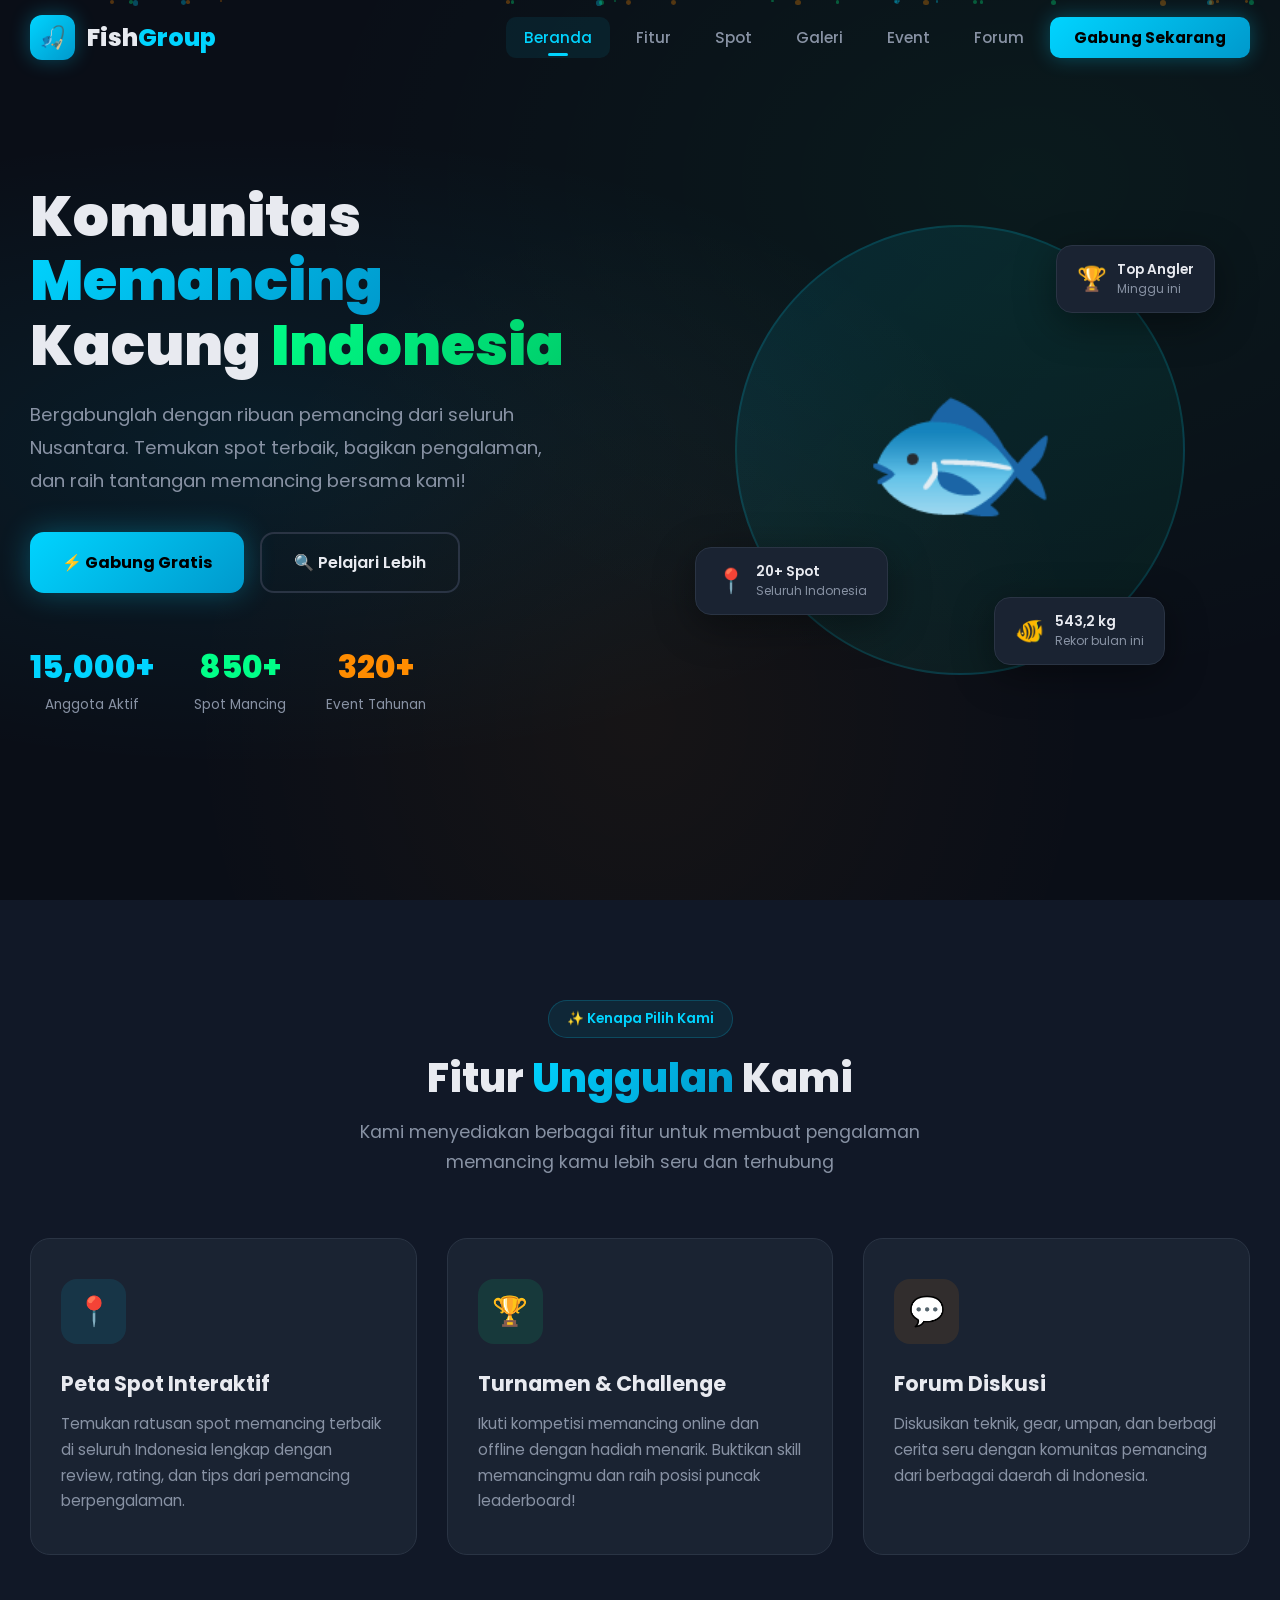
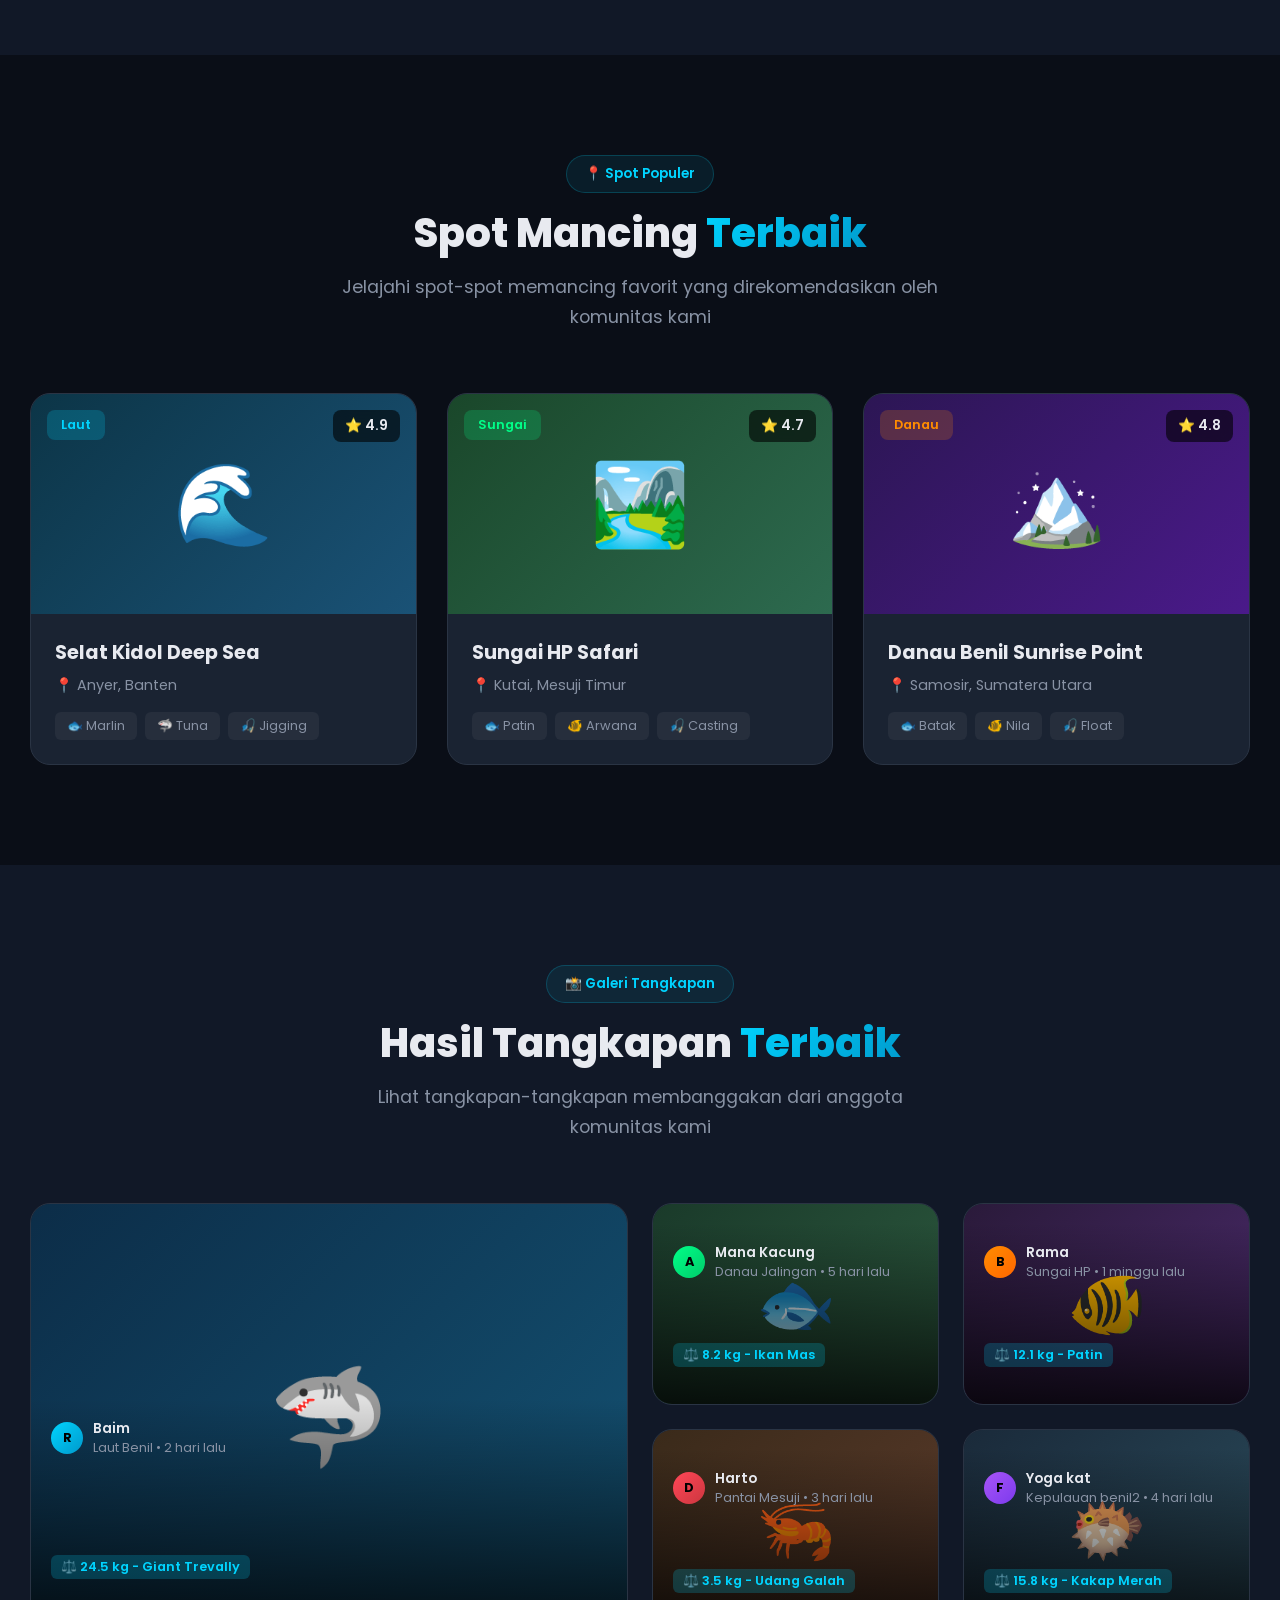
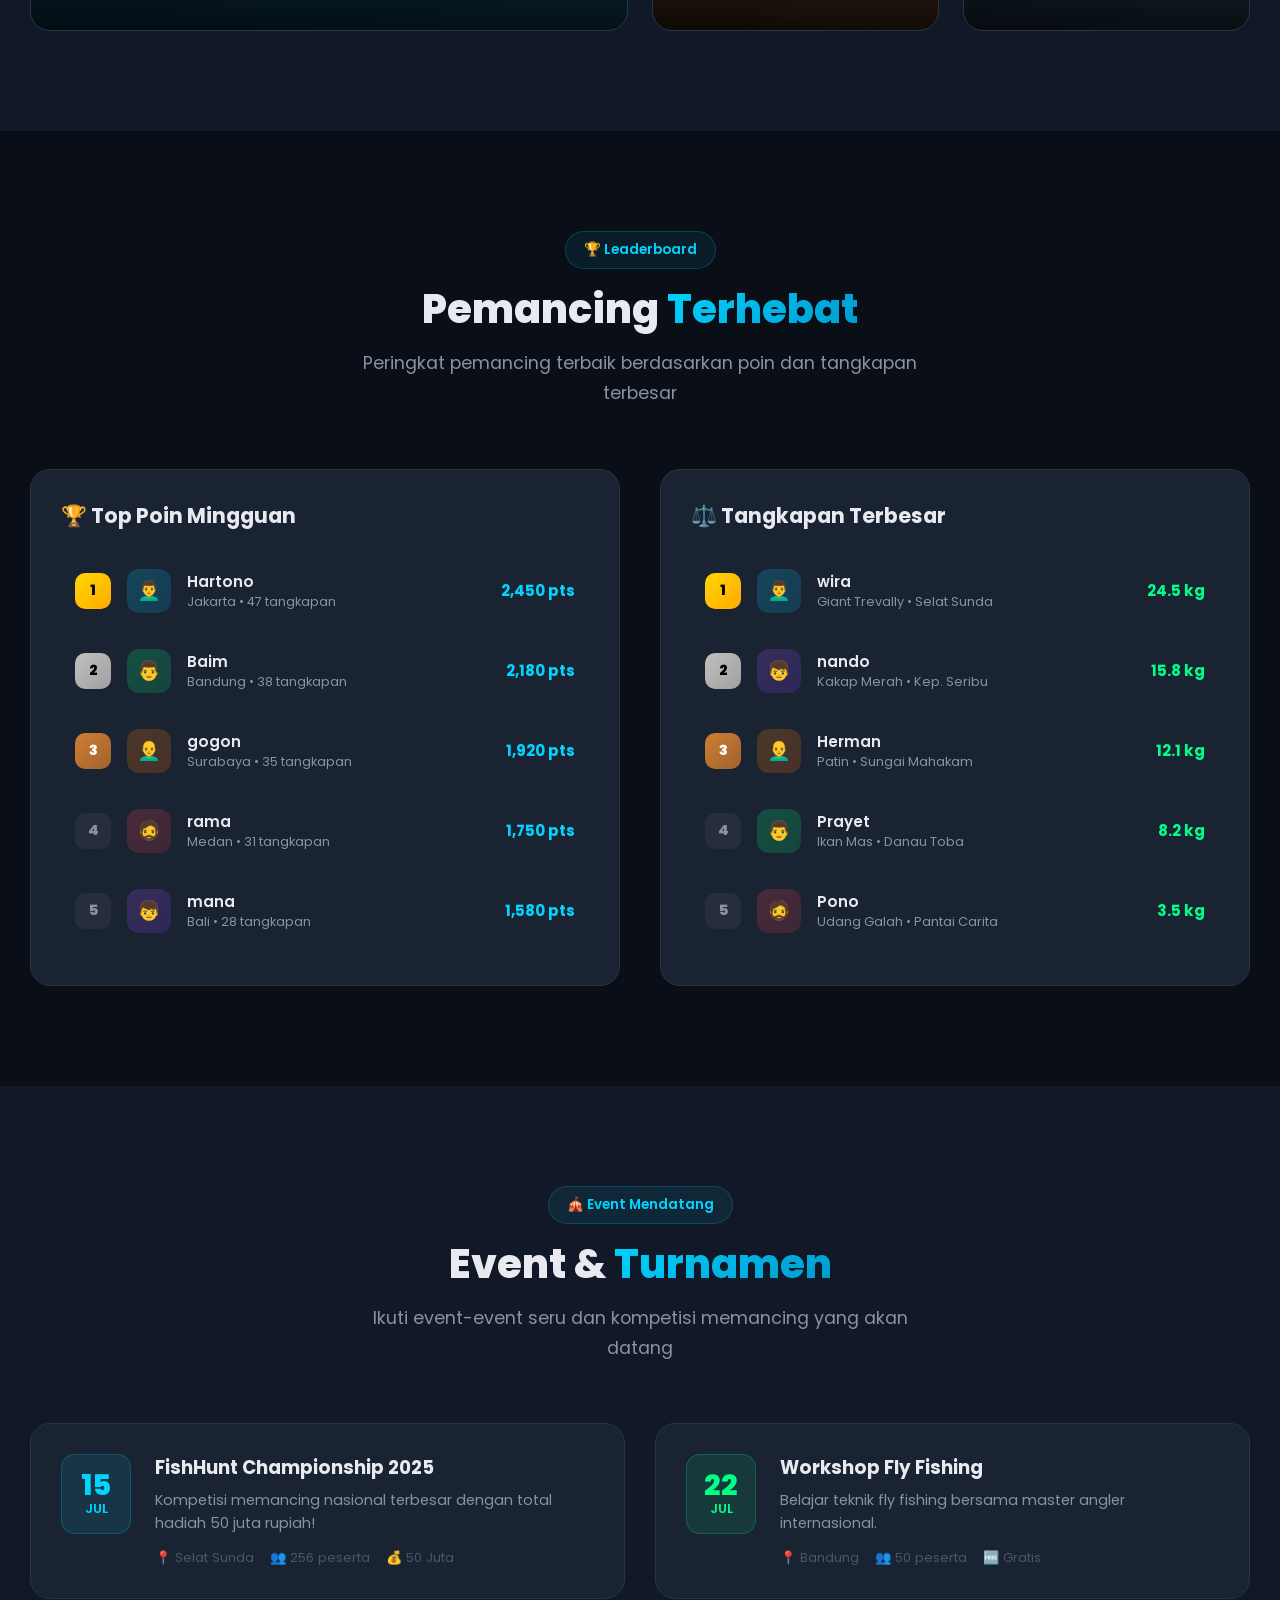
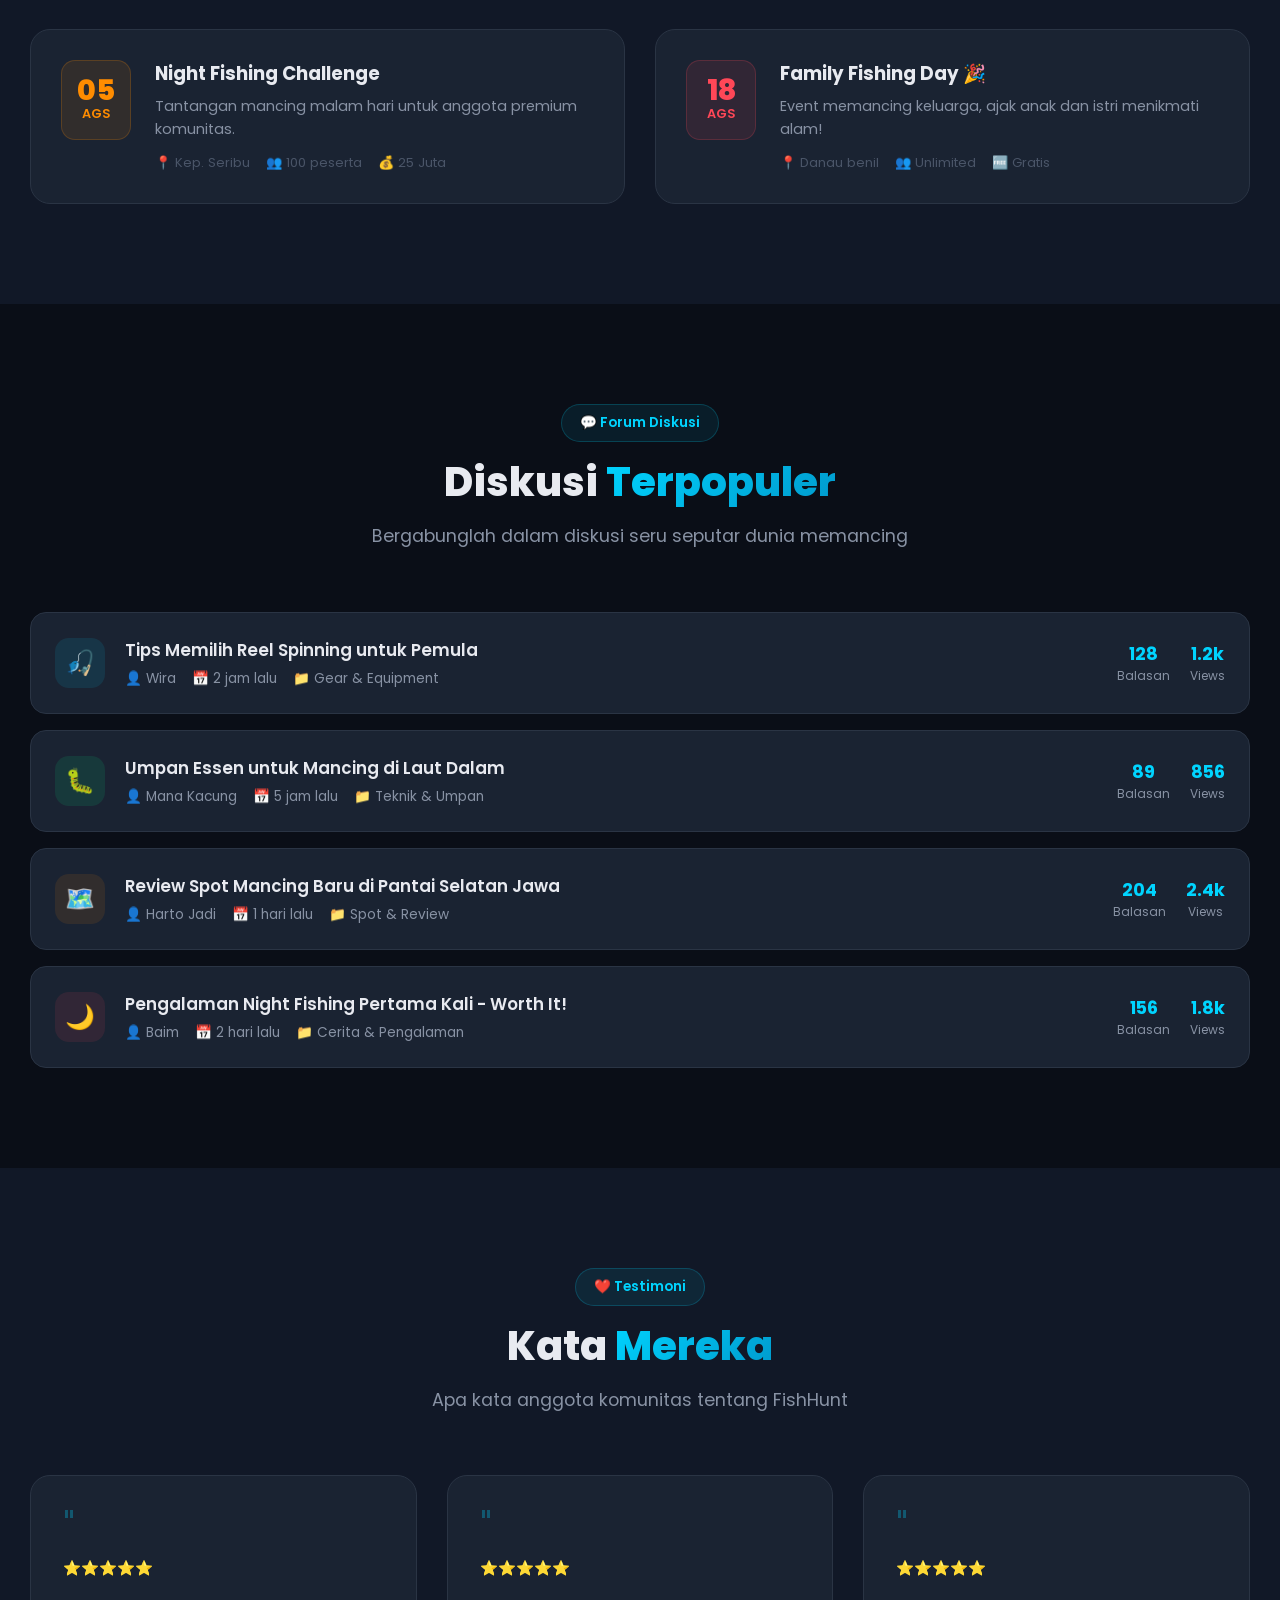
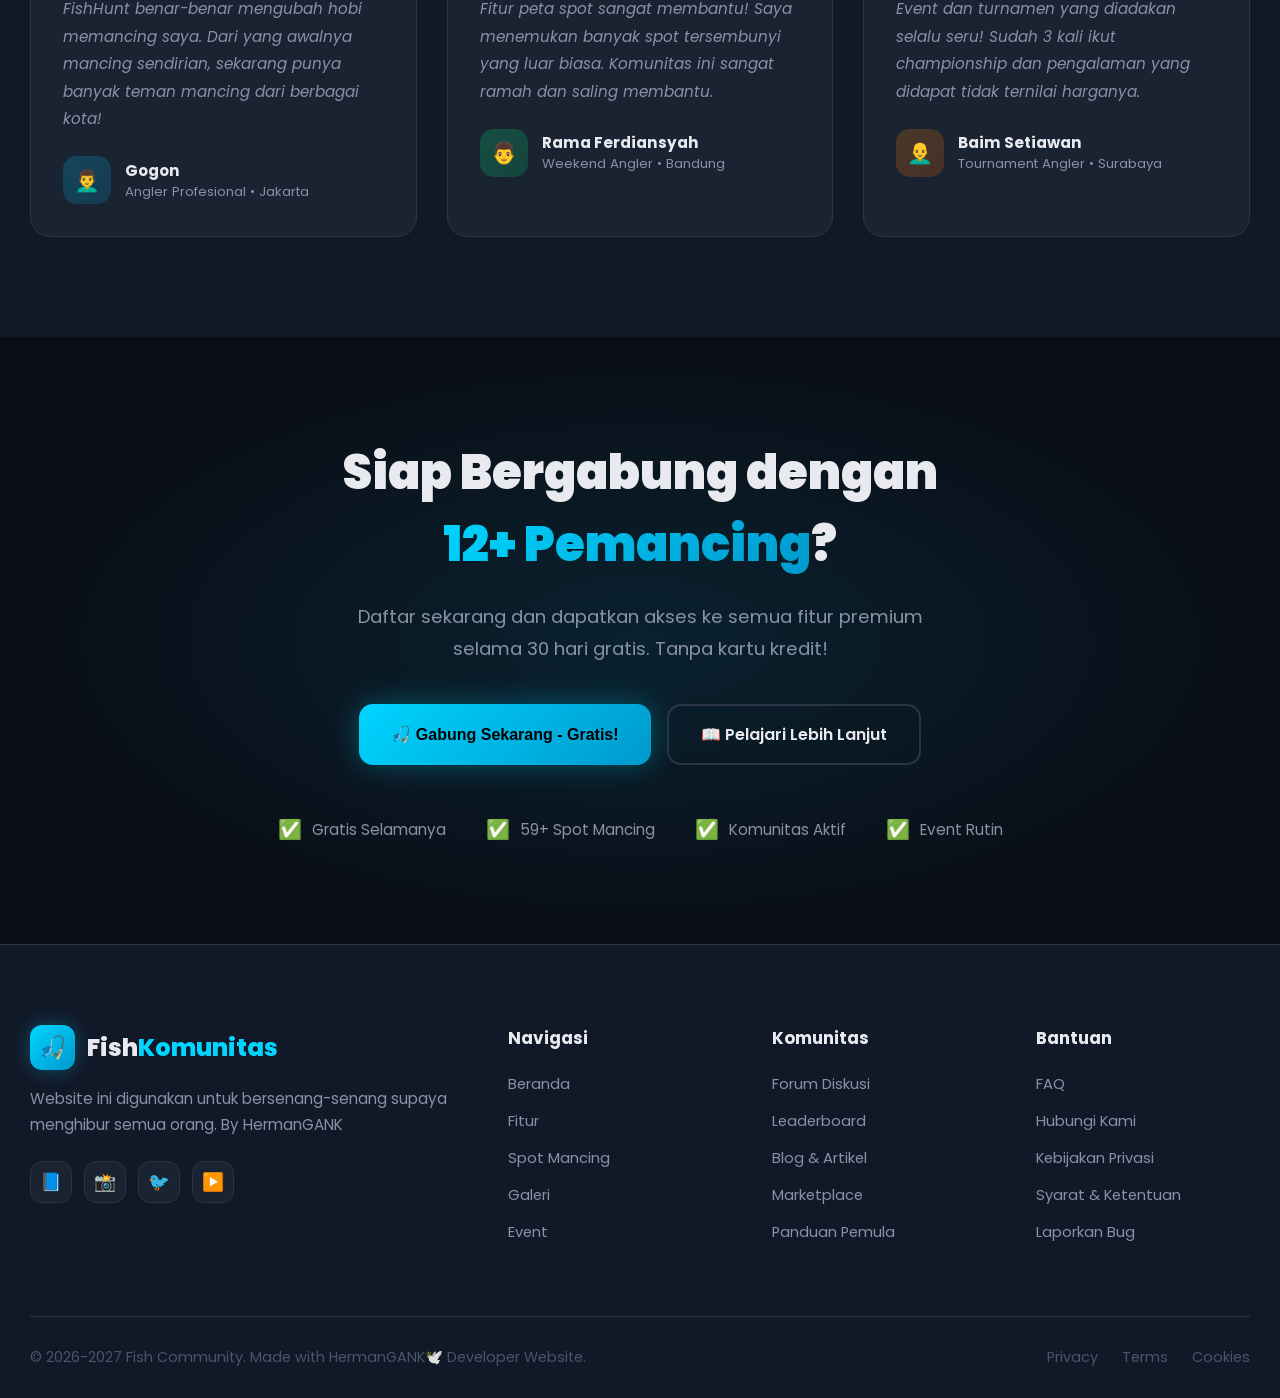
==== commit c56157db: "Add files via upload Komunitas memancing" ====
--- a/index.html
+++ b/index.html
@@ -3,236 +3,1748 @@
 <head>
     <meta charset="UTF-8">
     <meta name="viewport" content="width=device-width, initial-scale=1.0">
-    <title>ZeNNtzyy - Portfolio</title>
-    <link rel="stylesheet" href="styles.css">
-    <link rel="stylesheet" href="https://cdnjs.cloudflare.com/ajax/libs/font-awesome/6.4.0/css/all.min.css">
+    <title>🎣Komunitas Memancing Indonesia</title>
+    <style>
+        @import url('https://fonts.googleapis.com/css2?family=Poppins:wght@300;400;500;600;700;800;900&display=swap');
+
+        * {
+            margin: 0;
+            padding: 0;
+            box-sizing: border-box;
+        }
+
+        :root {
+            --bg-primary: #0a0e17;
+            --bg-secondary: #111827;
+            --bg-card: #1a2332;
+            --bg-card-hover: #1f2b3d;
+            --accent: #00d4ff;
+            --accent-green: #00ff88;
+            --accent-orange: #ff8c00;
+            --accent-red: #ff4757;
+            --text-primary: #e8eaf0;
+            --text-secondary: #8892a4;
+            --text-muted: #4a5568;
+            --border: #2a3444;
+            --gradient-1: linear-gradient(135deg, #00d4ff, #0099cc);
+            --gradient-2: linear-gradient(135deg, #00ff88, #00cc6a);
+            --gradient-3: linear-gradient(135deg, #ff8c00, #ff6600);
+            --shadow: 0 10px 40px rgba(0, 0, 0, 0.4);
+            --shadow-glow: 0 0 30px rgba(0, 212, 255, 0.15);
+        }
+
+        html {
+            scroll-behavior: smooth;
+        }
+
+        body {
+            font-family: 'Poppins', sans-serif;
+            background: var(--bg-primary);
+            color: var(--text-primary);
+            overflow-x: hidden;
+        }
+
+        /* ===== SCROLLBAR ===== */
+        ::-webkit-scrollbar {
+            width: 8px;
+        }
+        ::-webkit-scrollbar-track {
+            background: var(--bg-secondary);
+        }
+        ::-webkit-scrollbar-thumb {
+            background: var(--accent);
+            border-radius: 10px;
+        }
+
+        /* ===== NAVBAR ===== */
+        .navbar {
+            position: fixed;
+            top: 0;
+            width: 100%;
+            z-index: 1000;
+            padding: 15px 0;
+            transition: all 0.4s ease;
+            background: transparent;
+        }
+
+        .navbar.scrolled {
+            background: rgba(10, 14, 23, 0.95);
+            backdrop-filter: blur(20px);
+            border-bottom: 1px solid var(--border);
+            padding: 10px 0;
+            box-shadow: 0 5px 30px rgba(0, 0, 0, 0.5);
+        }
+
+        .nav-container {
+            max-width: 1280px;
+            margin: 0 auto;
+            padding: 0 30px;
+            display: flex;
+            justify-content: space-between;
+            align-items: center;
+        }
+
+        .logo {
+            display: flex;
+            align-items: center;
+            gap: 12px;
+            text-decoration: none;
+        }
+
+        .logo-icon {
+            width: 45px;
+            height: 45px;
+            background: var(--gradient-1);
+            border-radius: 12px;
+            display: flex;
+            align-items: center;
+            justify-content: center;
+            font-size: 22px;
+            box-shadow: 0 0 20px rgba(0, 212, 255, 0.3);
+        }
+
+        .logo-text {
+            font-size: 1.5rem;
+            font-weight: 800;
+            color: var(--text-primary);
+        }
+
+        .logo-text span {
+            color: var(--accent);
+        }
+
+        .nav-links {
+            display: flex;
+            list-style: none;
+            gap: 8px;
+            align-items: center;
+        }
+
+        .nav-links a {
+            text-decoration: none;
+            color: var(--text-secondary);
+            padding: 10px 18px;
+            border-radius: 10px;
+            font-weight: 500;
+            font-size: 0.95rem;
+            transition: all 0.3s ease;
+            position: relative;
+        }
+
+        .nav-links a:hover,
+        .nav-links a.active {
+            color: var(--accent);
+            background: rgba(0, 212, 255, 0.08);
+        }
+
+        .nav-links a.active::after {
+            content: '';
+            position: absolute;
+            bottom: 2px;
+            left: 50%;
+            transform: translateX(-50%);
+            width: 20px;
+            height: 3px;
+            background: var(--accent);
+            border-radius: 10px;
+        }
+
+        .btn-join {
+            background: var(--gradient-1);
+            color: #000 !important;
+            font-weight: 700 !important;
+            padding: 10px 24px !important;
+            border-radius: 10px !important;
+            box-shadow: 0 0 20px rgba(0, 212, 255, 0.3);
+            transition: all 0.3s ease !important;
+        }
+
+        .btn-join:hover {
+            transform: translateY(-2px);
+            box-shadow: 0 0 30px rgba(0, 212, 255, 0.5) !important;
+            background: var(--gradient-1) !important;
+        }
+
+        .hamburger {
+            display: none;
+            flex-direction: column;
+            cursor: pointer;
+            gap: 5px;
+            z-index: 1001;
+        }
+
+        .hamburger span {
+            width: 28px;
+            height: 3px;
+            background: var(--text-primary);
+            border-radius: 10px;
+            transition: all 0.3s ease;
+        }
+
+        .hamburger.active span:nth-child(1) {
+            transform: rotate(45deg) translate(5px, 6px);
+        }
+        .hamburger.active span:nth-child(2) {
+            opacity: 0;
+        }
+        .hamburger.active span:nth-child(3) {
+            transform: rotate(-45deg) translate(5px, -6px);
+        }
+
+        /* ===== HERO SECTION ===== */
+        .hero {
+            min-height: 100vh;
+            display: flex;
+            align-items: center;
+            position: relative;
+            overflow: hidden;
+        }
+
+        .hero-bg {
+            position: absolute;
+            inset: 0;
+            background: 
+                radial-gradient(ellipse at 20% 50%, rgba(0, 212, 255, 0.08) 0%, transparent 50%),
+                radial-gradient(ellipse at 80% 20%, rgba(0, 255, 136, 0.05) 0%, transparent 50%),
+                radial-gradient(ellipse at 50% 80%, rgba(255, 140, 0, 0.05) 0%, transparent 50%);
+        }
+
+        .particles {
+            position: absolute;
+            inset: 0;
+            overflow: hidden;
+        }
+
+        .particle {
+            position: absolute;
+            width: 4px;
+            height: 4px;
+            background: var(--accent);
+            border-radius: 50%;
+            opacity: 0.3;
+            animation: float-particle 15s infinite linear;
+        }
+
+        @keyframes float-particle {
+            0% { transform: translateY(100vh) rotate(0deg); opacity: 0; }
+            10% { opacity: 0.3; }
+            90% { opacity: 0.3; }
+            100% { transform: translateY(-100px) rotate(720deg); opacity: 0; }
+        }
+
+        .hero-content {
+            max-width: 1280px;
+            margin: 0 auto;
+            padding: 0 30px;
+            display: grid;
+            grid-template-columns: 1fr 1fr;
+            gap: 60px;
+            align-items: center;
+            position: relative;
+            z-index: 2;
+            width: 100%;
+        }
+
+        .hero-left h1 {
+            font-size: 3.5rem;
+            font-weight: 900;
+            line-height: 1.15;
+            margin-bottom: 20px;
+        }
+
+        .hero-left h1 .highlight {
+            background: var(--gradient-1);
+            -webkit-background-clip: text;
+            -webkit-text-fill-color: transparent;
+            background-clip: text;
+        }
+
+        .hero-left h1 .highlight-green {
+            background: var(--gradient-2);
+            -webkit-background-clip: text;
+            -webkit-text-fill-color: transparent;
+            background-clip: text;
+        }
+
+        .hero-left p {
+            font-size: 1.15rem;
+            color: var(--text-secondary);
+            line-height: 1.8;
+            margin-bottom: 35px;
+            max-width: 520px;
+        }
+
+        .hero-buttons {
+            display: flex;
+            gap: 16px;
+            flex-wrap: wrap;
+        }
+
+        .btn-primary {
+            display: inline-flex;
+            align-items: center;
+            gap: 10px;
+            padding: 16px 32px;
+            background: var(--gradient-1);
+            color: #000;
+            text-decoration: none;
+            border-radius: 14px;
+            font-weight: 700;
+            font-size: 1rem;
+            transition: all 0.3s ease;
+            box-shadow: 0 0 30px rgba(0, 212, 255, 0.3);
+            border: none;
+            cursor: pointer;
+        }
+
+        .btn-primary:hover {
+            transform: translateY(-3px);
+            box-shadow: 0 0 50px rgba(0, 212, 255, 0.5);
+        }
+
+        .btn-secondary {
+            display: inline-flex;
+            align-items: center;
+            gap: 10px;
+            padding: 16px 32px;
+            background: transparent;
+            color: var(--text-primary);
+            text-decoration: none;
+            border-radius: 14px;
+            font-weight: 600;
+            font-size: 1rem;
+            transition: all 0.3s ease;
+            border: 2px solid var(--border);
+            cursor: pointer;
+        }
+
+        .btn-secondary:hover {
+            border-color: var(--accent);
+            background: rgba(0, 212, 255, 0.05);
+            transform: translateY(-3px);
+        }
+
+        .hero-stats {
+            display: flex;
+            gap: 40px;
+            margin-top: 50px;
+        }
+
+        .stat-item {
+            text-align: center;
+        }
+
+        .stat-number {
+            font-size: 2rem;
+            font-weight: 800;
+            color: var(--accent);
+        }
+
+        .stat-number.green { color: var(--accent-green); }
+        .stat-number.orange { color: var(--accent-orange); }
+
+        .stat-label {
+            font-size: 0.85rem;
+            color: var(--text-secondary);
+            margin-top: 4px;
+        }
+
+        .hero-right {
+            display: flex;
+            justify-content: center;
+            align-items: center;
+        }
+
+        .hero-image-wrapper {
+            position: relative;
+            width: 450px;
+            height: 450px;
+        }
+
+        .hero-circle {
+            width: 100%;
+            height: 100%;
+            border-radius: 50%;
+            background: linear-gradient(135deg, rgba(0, 212, 255, 0.1), rgba(0, 255, 136, 0.05));
+            border: 2px solid rgba(0, 212, 255, 0.15);
+            display: flex;
+            align-items: center;
+            justify-content: center;
+            animation: pulse-glow 4s ease-in-out infinite;
+            position: relative;
+        }
+
+        @keyframes pulse-glow {
+            0%, 100% { box-shadow: 0 0 30px rgba(0, 212, 255, 0.1); }
+            50% { box-shadow: 0 0 60px rgba(0, 212, 255, 0.2); }
+        }
+
+        .hero-emoji {
+            font-size: 10rem;
+            animation: bobbing 3s ease-in-out infinite;
+        }
+
+        @keyframes bobbing {
+            0%, 100% { transform: translateY(0px); }
+            50% { transform: translateY(-20px); }
+        }
+
+        .floating-badge {
+            position: absolute;
+            background: var(--bg-card);
+            border: 1px solid var(--border);
+            border-radius: 16px;
+            padding: 14px 20px;
+            display: flex;
+            align-items: center;
+            gap: 10px;
+            box-shadow: var(--shadow);
+            animation: float 6s ease-in-out infinite;
+            backdrop-filter: blur(10px);
+        }
+
+        .floating-badge:nth-child(2) {
+            top: 20px;
+            right: -30px;
+            animation-delay: -2s;
+        }
+
+        .floating-badge:nth-child(3) {
+            bottom: 60px;
+            left: -40px;
+            animation-delay: -4s;
+        }
+
+        .floating-badge:nth-child(4) {
+            bottom: 20px;
+            right: 0;
+            animation-delay: -1s;
+        }
+
+        @keyframes float {
+            0%, 100% { transform: translateY(0px); }
+            50% { transform: translateY(-10px); }
+        }
+
+        .badge-icon {
+            font-size: 1.5rem;
+        }
+
+        .badge-text {
+            font-size: 0.85rem;
+            font-weight: 600;
+        }
+
+        .badge-sub {
+            font-size: 0.75rem;
+            color: var(--text-secondary);
+        }
+
+        /* ===== WAVE DIVIDER ===== */
+        .wave-divider {
+            position: relative;
+            height: 80px;
+            overflow: hidden;
+        }
+
+        .wave-divider svg {
+            position: absolute;
+            bottom: 0;
+            width: 100%;
+            height: 80px;
+        }
+
+        /* ===== SECTION STYLES ===== */
+        .section {
+            padding: 100px 0;
+        }
+
+        .section-header {
+            text-align: center;
+            margin-bottom: 60px;
+        }
+
+        .section-badge {
+            display: inline-flex;
+            align-items: center;
+            gap: 8px;
+            padding: 8px 18px;
+            background: rgba(0, 212, 255, 0.08);
+            border: 1px solid rgba(0, 212, 255, 0.2);
+            border-radius: 50px;
+            font-size: 0.85rem;
+            color: var(--accent);
+            font-weight: 600;
+            margin-bottom: 16px;
+        }
+
+        .section-title {
+            font-size: 2.5rem;
+            font-weight: 800;
+            margin-bottom: 16px;
+            line-height: 1.2;
+        }
+
+        .section-title span {
+            background: var(--gradient-1);
+            -webkit-background-clip: text;
+            -webkit-text-fill-color: transparent;
+            background-clip: text;
+        }
+
+        .section-desc {
+            font-size: 1.1rem;
+            color: var(--text-secondary);
+            max-width: 600px;
+            margin: 0 auto;
+            line-height: 1.7;
+        }
+
+        .container {
+            max-width: 1280px;
+            margin: 0 auto;
+            padding: 0 30px;
+        }
+
+        /* ===== FEATURES ===== */
+        .features-section {
+            background: var(--bg-secondary);
+        }
+
+        .features-grid {
+            display: grid;
+            grid-template-columns: repeat(3, 1fr);
+            gap: 30px;
+        }
+
+        .feature-card {
+            background: var(--bg-card);
+            border: 1px solid var(--border);
+            border-radius: 20px;
+            padding: 40px 30px;
+            transition: all 0.4s ease;
+            position: relative;
+            overflow: hidden;
+            cursor: pointer;
+        }
+
+        .feature-card::before {
+            content: '';
+            position: absolute;
+            top: 0;
+            left: 0;
+            right: 0;
+            height: 3px;
+            background: var(--gradient-1);
+            transform: scaleX(0);
+            transition: transform 0.4s ease;
+        }
+
+        .feature-card:hover::before {
+            transform: scaleX(1);
+        }
+
+        .feature-card:hover {
+            transform: translateY(-8px);
+            border-color: rgba(0, 212, 255, 0.3);
+            box-shadow: var(--shadow-glow);
+        }
+
+        .feature-card:nth-child(2):hover {
+            border-color: rgba(0, 255, 136, 0.3);
+            box-shadow: 0 0 30px rgba(0, 255, 136, 0.15);
+        }
+
+        .feature-card:nth-child(2)::before {
+            background: var(--gradient-2);
+        }
+
+        .feature-card:nth-child(3):hover {
+            border-color: rgba(255, 140, 0, 0.3);
+            box-shadow: 0 0 30px rgba(255, 140, 0, 0.15);
+        }
+
+        .feature-card:nth-child(3)::before {
+            background: var(--gradient-3);
+        }
+
+        .feature-icon {
+            width: 65px;
+            height: 65px;
+            border-radius: 16px;
+            display: flex;
+            align-items: center;
+            justify-content: center;
+            font-size: 1.8rem;
+            margin-bottom: 24px;
+            background: rgba(0, 212, 255, 0.1);
+        }
+
+        .feature-card:nth-child(2) .feature-icon {
+            background: rgba(0, 255, 136, 0.1);
+        }
+
+        .feature-card:nth-child(3) .feature-icon {
+            background: rgba(255, 140, 0, 0.1);
+        }
+
+        .feature-card h3 {
+            font-size: 1.3rem;
+            font-weight: 700;
+            margin-bottom: 12px;
+        }
+
+        .feature-card p {
+            color: var(--text-secondary);
+            line-height: 1.7;
+            font-size: 0.95rem;
+        }
+
+        /* ===== SPOTS SECTION ===== */
+        .spots-grid {
+            display: grid;
+            grid-template-columns: repeat(3, 1fr);
+            gap: 30px;
+        }
+
+        .spot-card {
+            background: var(--bg-card);
+            border: 1px solid var(--border);
+            border-radius: 20px;
+            overflow: hidden;
+            transition: all 0.4s ease;
+            cursor: pointer;
+        }
+
+        .spot-card:hover {
+            transform: translateY(-8px);
+            box-shadow: var(--shadow-glow);
+            border-color: rgba(0, 212, 255, 0.3);
+        }
+
+        .spot-image {
+            height: 220px;
+            position: relative;
+            overflow: hidden;
+            display: flex;
+            align-items: center;
+            justify-content: center;
+            font-size: 5rem;
+        }
+
+        .spot-image.ocean {
+            background: linear-gradient(135deg, #0c3547, #1a5276);
+        }
+
+        .spot-image.river {
+            background: linear-gradient(135deg, #1a472a, #2d6a4f);
+        }
+
+        .spot-image.lake {
+            background: linear-gradient(135deg, #2c1654, #4a1a8a);
+        }
+
+        .spot-rating {
+            position: absolute;
+            top: 16px;
+            right: 16px;
+            background: rgba(0, 0, 0, 0.6);
+            backdrop-filter: blur(10px);
+            padding: 6px 12px;
+            border-radius: 8px;
+            font-size: 0.85rem;
+            font-weight: 600;
+            display: flex;
+            align-items: center;
+            gap: 4px;
+        }
+
+        .spot-type {
+            position: absolute;
+            top: 16px;
+            left: 16px;
+            padding: 6px 14px;
+            border-radius: 8px;
+            font-size: 0.8rem;
+            font-weight: 600;
+        }
+
+        .spot-type.ocean-type {
+            background: rgba(0, 212, 255, 0.2);
+            color: var(--accent);
+        }
+
+        .spot-type.river-type {
+            background: rgba(0, 255, 136, 0.2);
+            color: var(--accent-green);
+        }
+
+        .spot-type.lake-type {
+            background: rgba(255, 140, 0, 0.2);
+            color: var(--accent-orange);
+        }
+
+        .spot-info {
+            padding: 24px;
+        }
+
+        .spot-info h3 {
+            font-size: 1.2rem;
+            font-weight: 700;
+            margin-bottom: 8px;
+        }
+
+        .spot-location {
+            display: flex;
+            align-items: center;
+            gap: 6px;
+            color: var(--text-secondary);
+            font-size: 0.9rem;
+            margin-bottom: 16px;
+        }
+
+        .spot-tags {
+            display: flex;
+            gap: 8px;
+            flex-wrap: wrap;
+        }
+
+        .spot-tag {
+            padding: 5px 12px;
+            background: rgba(255, 255, 255, 0.05);
+            border-radius: 6px;
+            font-size: 0.8rem;
+            color: var(--text-secondary);
+        }
+
+        /* ===== CATCHES / GALLERY ===== */
+        .catches-section {
+            background: var(--bg-secondary);
+        }
+
+        .catches-grid {
+            display: grid;
+            grid-template-columns: repeat(4, 1fr);
+            gap: 24px;
+        }
+
+        .catch-card {
+            background: var(--bg-card);
+            border: 1px solid var(--border);
+            border-radius: 20px;
+            overflow: hidden;
+            transition: all 0.4s ease;
+            cursor: pointer;
+        }
+
+        .catch-card:hover {
+            transform: translateY(-6px) scale(1.02);
+            border-color: rgba(0, 212, 255, 0.3);
+            box-shadow: var(--shadow-glow);
+        }
+
+        .catch-card:first-child {
+            grid-column: span 2;
+            grid-row: span 2;
+        }
+
+        .catch-image {
+            height: 200px;
+            display: flex;
+            align-items: center;
+            justify-content: center;
+            font-size: 4rem;
+            position: relative;
+        }
+
+        .catch-card:first-child .catch-image {
+            height: 100%;
+            min-height: 300px;
+            font-size: 6rem;
+        }
+
+        .catch-image.bg1 { background: linear-gradient(135deg, #0c2d48, #145374); }
+        .catch-image.bg2 { background: linear-gradient(135deg, #1a3a2a, #2d5a3f); }
+        .catch-image.bg3 { background: linear-gradient(135deg, #2a1a3a, #4a2a6a); }
+        .catch-image.bg4 { background: linear-gradient(135deg, #3a2a1a, #5a3a2a); }
+        .catch-image.bg5 { background: linear-gradient(135deg, #1a2a3a, #2a4a5a); }
+
+        .catch-overlay {
+            position: absolute;
+            bottom: 0;
+            left: 0;
+            right: 0;
+            padding: 20px;
+            background: linear-gradient(transparent, rgba(0, 0, 0, 0.8));
+        }
+
+        .catch-user {
+            display: flex;
+            align-items: center;
+            gap: 10px;
+            margin-bottom: 8px;
+        }
+
+        .catch-avatar {
+            width: 32px;
+            height: 32px;
+            border-radius: 50%;
+            background: var(--gradient-1);
+            display: flex;
+            align-items: center;
+            justify-content: center;
+            font-size: 0.8rem;
+            font-weight: 700;
+            color: #000;
+        }
+
+        .catch-username {
+            font-size: 0.85rem;
+            font-weight: 600;
+        }
+
+        .catch-details {
+            font-size: 0.8rem;
+            color: var(--text-secondary);
+        }
+
+        .catch-weight {
+            display: inline-flex;
+            align-items: center;
+            gap: 4px;
+            background: rgba(0, 212, 255, 0.2);
+            padding: 3px 10px;
+            border-radius: 6px;
+            color: var(--accent);
+            font-weight: 600;
+            font-size: 0.8rem;
+            margin-top: 6px;
+        }
+
+        /* ===== LEADERBOARD ===== */
+        .leaderboard-wrapper {
+            display: grid;
+            grid-template-columns: 1fr 1fr;
+            gap: 40px;
+        }
+
+        .leaderboard-card {
+            background: var(--bg-card);
+            border: 1px solid var(--border);
+            border-radius: 20px;
+            padding: 30px;
+        }
+
+        .leaderboard-card h3 {
+            font-size: 1.3rem;
+            font-weight: 700;
+            margin-bottom: 24px;
+            display: flex;
+            align-items: center;
+            gap: 10px;
+        }
+
+        .leader-item {
+            display: flex;
+            align-items: center;
+            gap: 16px;
+            padding: 14px;
+            border-radius: 12px;
+            transition: all 0.3s ease;
+            margin-bottom: 8px;
+        }
+
+        .leader-item:hover {
+            background: rgba(0, 212, 255, 0.05);
+        }
+
+        .leader-rank {
+            width: 36px;
+            height: 36px;
+            border-radius: 10px;
+            display: flex;
+            align-items: center;
+            justify-content: center;
+            font-weight: 800;
+            font-size: 0.9rem;
+            flex-shrink: 0;
+        }
+
+        .rank-1 { background: linear-gradient(135deg, #ffd700, #ffaa00); color: #000; }
+        .rank-2 { background: linear-gradient(135deg, #c0c0c0, #a0a0a0); color: #000; }
+        .rank-3 { background: linear-gradient(135deg, #cd7f32, #a0622e); color: #fff; }
+        .rank-default { background: rgba(255, 255, 255, 0.05); color: var(--text-secondary); }
+
+        .leader-avatar {
+            width: 44px;
+            height: 44px;
+            border-radius: 12px;
+            display: flex;
+            align-items: center;
+            justify-content: center;
+            font-size: 1.2rem;
+            flex-shrink: 0;
+        }
+
+        .leader-avatar.av1 { background: linear-gradient(135deg, #00d4ff33, #0099cc33); }
+        .leader-avatar.av2 { background: linear-gradient(135deg, #00ff8833, #00cc6a33); }
+        .leader-avatar.av3 { background: linear-gradient(135deg, #ff8c0033, #ff660033); }
+        .leader-avatar.av4 { background: linear-gradient(135deg, #ff475733, #cc363f33); }
+        .leader-avatar.av5 { background: linear-gradient(135deg, #a855f733, #7c3aed33); }
+
+        .leader-info {
+            flex: 1;
+        }
+
+        .leader-name {
+            font-weight: 600;
+            font-size: 0.95rem;
+        }
+
+        .leader-detail {
+            font-size: 0.8rem;
+            color: var(--text-secondary);
+        }
+
+        .leader-score {
+            font-weight: 700;
+            color: var(--accent);
+            font-size: 0.95rem;
+        }
+
+        .leader-score.green { color: var(--accent-green); }
+
+        /* ===== EVENTS ===== */
+        .events-section {
+            background: var(--bg-secondary);
+        }
+
+        .events-grid {
+            display: grid;
+            grid-template-columns: repeat(2, 1fr);
+            gap: 30px;
+        }
+
+        .event-card {
+            background: var(--bg-card);
+            border: 1px solid var(--border);
+            border-radius: 20px;
+            padding: 30px;
+            display: flex;
+            gap: 24px;
+            transition: all 0.4s ease;
+            cursor: pointer;
+        }
+
+        .event-card:hover {
+            transform: translateY(-5px);
+            border-color: rgba(0, 212, 255, 0.3);
+            box-shadow: var(--shadow-glow);
+        }
+
+        .event-date {
+            width: 70px;
+            height: 80px;
+            background: rgba(0, 212, 255, 0.1);
+            border: 1px solid rgba(0, 212, 255, 0.2);
+            border-radius: 14px;
+            display: flex;
+            flex-direction: column;
+            align-items: center;
+            justify-content: center;
+            flex-shrink: 0;
+        }
+
+        .event-day {
+            font-size: 1.8rem;
+            font-weight: 800;
+            color: var(--accent);
+            line-height: 1;
+        }
+
+        .event-month {
+            font-size: 0.8rem;
+            color: var(--accent);
+            font-weight: 600;
+            text-transform: uppercase;
+        }
+
+        .event-card:nth-child(2) .event-date {
+            background: rgba(0, 255, 136, 0.1);
+            border-color: rgba(0, 255, 136, 0.2);
+        }
+        .event-card:nth-child(2) .event-day,
+        .event-card:nth-child(2) .event-month { color: var(--accent-green); }
+
+        .event-card:nth-child(3) .event-date {
+            background: rgba(255, 140, 0, 0.1);
+            border-color: rgba(255, 140, 0, 0.2);
+        }
+        .event-card:nth-child(3) .event-day,
+        .event-card:nth-child(3) .event-month { color: var(--accent-orange); }
+
+        .event-card:nth-child(4) .event-date {
+            background: rgba(255, 71, 87, 0.1);
+            border-color: rgba(255, 71, 87, 0.2);
+        }
+        .event-card:nth-child(4) .event-day,
+        .event-card:nth-child(4) .event-month { color: var(--accent-red); }
+
+        .event-info h3 {
+            font-size: 1.15rem;
+            font-weight: 700;
+            margin-bottom: 8px;
+        }
+
+        .event-info p {
+            font-size: 0.9rem;
+            color: var(--text-secondary);
+            line-height: 1.6;
+            margin-bottom: 12px;
+        }
+
+        .event-meta {
+            display: flex;
+            gap: 16px;
+            flex-wrap: wrap;
+        }
+
+        .event-meta-item {
+            display: flex;
+            align-items: center;
+            gap: 6px;
+            font-size: 0.82rem;
+            color: var(--text-muted);
+        }
+
+        /* ===== FORUM PREVIEW ===== */
+        .forum-list {
+            display: flex;
+            flex-direction: column;
+            gap: 16px;
+        }
+
+        .forum-item {
+            background: var(--bg-card);
+            border: 1px solid var(--border);
+            border-radius: 16px;
+            padding: 24px;
+            display: flex;
+            align-items: center;
+            gap: 20px;
+            transition: all 0.3s ease;
+            cursor: pointer;
+        }
+
+        .forum-item:hover {
+            border-color: rgba(0, 212, 255, 0.3);
+            transform: translateX(5px);
+        }
+
+        .forum-avatar {
+            width: 50px;
+            height: 50px;
+            border-radius: 14px;
+            display: flex;
+            align-items: center;
+            justify-content: center;
+            font-size: 1.5rem;
+            flex-shrink: 0;
+            background: rgba(0, 212, 255, 0.1);
+        }
+
+        .forum-content {
+            flex: 1;
+        }
+
+        .forum-title {
+            font-weight: 600;
+            font-size: 1.05rem;
+            margin-bottom: 6px;
+        }
+
+        .forum-meta {
+            display: flex;
+            gap: 16px;
+            font-size: 0.85rem;
+            color: var(--text-secondary);
+        }
+
+        .forum-stats {
+            display: flex;
+            gap: 20px;
+            align-items: center;
+        }
+
+        .forum-stat {
+            text-align: center;
+        }
+
+        .forum-stat-num {
+            font-weight: 700;
+            font-size: 1.1rem;
+            color: var(--accent);
+        }
+
+        .forum-stat-label {
+            font-size: 0.75rem;
+            color: var(--text-secondary);
+        }
+
+        /* ===== TESTIMONIALS ===== */
+        .testimonials-section {
+            background: var(--bg-secondary);
+        }
+
+        .testimonials-grid {
+            display: grid;
+            grid-template-columns: repeat(3, 1fr);
+            gap: 30px;
+        }
+
+        .testimonial-card {
+            background: var(--bg-card);
+            border: 1px solid var(--border);
+            border-radius: 20px;
+            padding: 32px;
+            position: relative;
+            transition: all 0.3s ease;
+        }
+
+        .testimonial-card:hover {
+            transform: translateY(-5px);
+            border-color: rgba(0, 212, 255, 0.2);
+        }
+
+        .testimonial-quote {
+            font-size: 2.5rem;
+            color: var(--accent);
+            opacity: 0.3;
+            line-height: 1;
+            margin-bottom: 10px;
+        }
+
+        .testimonial-text {
+            font-size: 0.95rem;
+            line-height: 1.8;
+            color: var(--text-secondary);
+            margin-bottom: 24px;
+            font-style: italic;
+        }
+
+        .testimonial-author {
+            display: flex;
+            align-items: center;
+            gap: 14px;
+        }
+
+        .testimonial-avatar {
+            width: 48px;
+            height: 48px;
+            border-radius: 14px;
+            display: flex;
+            align-items: center;
+            justify-content: center;
+            font-size: 1.3rem;
+        }
+
+        .testimonial-avatar.t1 { background: linear-gradient(135deg, #00d4ff33, #0099cc33); }
+        .testimonial-avatar.t2 { background: linear-gradient(135deg, #00ff8833, #00cc6a33); }
+        .testimonial-avatar.t3 { background: linear-gradient(135deg, #ff8c0033, #ff660033); }
+
+        .testimonial-name {
+            font-weight: 700;
+            font-size: 0.95rem;
+        }
+
+        .testimonial-role {
+            font-size: 0.82rem;
+            color: var(--text-secondary);
+        }
+
+        .stars {
+            color: #ffd700;
+            font-size: 0.9rem;
+            margin-bottom: 16px;
+        }
+
+        /* ===== CTA SECTION ===== */
+        .cta-section {
+            padding: 100px 0;
+            position: relative;
+            overflow: hidden;
+        }
+
+        .cta-bg {
+            position: absolute;
+            inset: 0;
+            background: 
+                radial-gradient(ellipse at center, rgba(0, 212, 255, 0.1), transparent 70%);
+        }
+
+        .cta-content {
+            text-align: center;
+            position: relative;
+            z-index: 2;
+        }
+
+        .cta-content h2 {
+            font-size: 3rem;
+            font-weight: 900;
+            margin-bottom: 20px;
+        }
+
+        .cta-content p {
+            font-size: 1.15rem;
+            color: var(--text-secondary);
+            max-width: 600px;
+            margin: 0 auto 40px;
+            line-height: 1.7;
+        }
+
+        .cta-buttons {
+            display: flex;
+            gap: 16px;
+            justify-content: center;
+            flex-wrap: wrap;
+        }
+
+        .cta-features {
+            display: flex;
+            gap: 40px;
+            justify-content: center;
+            margin-top: 50px;
+            flex-wrap: wrap;
+        }
+
+        .cta-feature {
+            display: flex;
+            align-items: center;
+            gap: 10px;
+            color: var(--text-secondary);
+            font-size: 0.95rem;
+        }
+
+        .cta-feature-icon {
+            color: var(--accent-green);
+            font-size: 1.2rem;
+        }
+
+        /* ===== FOOTER ===== */
+        .footer {
+            background: var(--bg-secondary);
+            border-top: 1px solid var(--border);
+            padding: 80px 0 30px;
+        }
+
+        .footer-grid {
+            display: grid;
+            grid-template-columns: 2fr 1fr 1fr 1fr;
+            gap: 50px;
+            margin-bottom: 60px;
+        }
+
+        .footer-brand p {
+            color: var(--text-secondary);
+            line-height: 1.7;
+            margin: 16px 0 24px;
+            font-size: 0.95rem;
+        }
+
+        .footer-socials {
+            display: flex;
+            gap: 12px;
+        }
+
+        .social-link {
+            width: 42px;
+            height: 42px;
+            border-radius: 12px;
+            background: var(--bg-card);
+            border: 1px solid var(--border);
+            display: flex;
+            align-items: center;
+            justify-content: center;
+            text-decoration: none;
+            font-size: 1.1rem;
+            transition: all 0.3s ease;
+        }
+
+        .social-link:hover {
+            background: rgba(0, 212, 255, 0.1);
+            border-color: var(--accent);
+            transform: translateY(-3px);
+        }
+
+        .footer-col h4 {
+            font-size: 1.05rem;
+            font-weight: 700;
+            margin-bottom: 20px;
+        }
+
+        .footer-col ul {
+            list-style: none;
+        }
+
+        .footer-col ul li {
+            margin-bottom: 12px;
+        }
+
+        .footer-col ul li a {
+            text-decoration: none;
+            color: var(--text-secondary);
+            font-size: 0.92rem;
+            transition: all 0.3s ease;
+        }
+
+        .footer-col ul li a:hover {
+            color: var(--accent);
+            padding-left: 5px;
+        }
+
+        .footer-bottom {
+            border-top: 1px solid var(--border);
+            padding-top: 30px;
+            display: flex;
+            justify-content: space-between;
+            align-items: center;
+            flex-wrap: wrap;
+            gap: 16px;
+        }
+
+        .footer-bottom p {
+            color: var(--text-muted);
+            font-size: 0.9rem;
+        }
+
+        .footer-bottom-links {
+            display: flex;
+            gap: 24px;
+        }
+
+        .footer-bottom-links a {
+            color: var(--text-muted);
+            text-decoration: none;
+            font-size: 0.9rem;
+            transition: color 0.3s ease;
+        }
+
+        .footer-bottom-links a:hover {
+            color: var(--accent);
+        }
+
+        /* ===== BACK TO TOP ===== */
+        .back-to-top {
+            position: fixed;
+            bottom: 30px;
+            right: 30px;
+            width: 50px;
+            height: 50px;
+            background: var(--gradient-1);
+            border: none;
+            border-radius: 14px;
+            color: #000;
+            font-size: 1.3rem;
+            cursor: pointer;
+            display: flex;
+            align-items: center;
+            justify-content: center;
+            box-shadow: 0 0 20px rgba(0, 212, 255, 0.3);
+            transition: all 0.3s ease;
+            opacity: 0;
+            visibility: hidden;
+            z-index: 999;
+        }
+
+        .back-to-top.visible {
+            opacity: 1;
+            visibility: visible;
+        }
+
+        .back-to-top:hover {
+            transform: translateY(-5px);
+            box-shadow: 0 0 40px rgba(0, 212, 255, 0.5);
+        }
+
+        /* ===== MODAL ===== */
+        .modal-overlay {
+            position: fixed;
+            inset: 0;
+            background: rgba(0, 0, 0, 0.7);
+            backdrop-filter: blur(10px);
+            z-index: 2000;
+            display: flex;
+            align-items: center;
+            justify-content: center;
+            opacity: 0;
+            visibility: hidden;
+            transition: all 0.3s ease;
+        }
+
+        .modal-overlay.active {
+            opacity: 1;
+            visibility: visible;
+        }
+
+        .modal {
+            background: var(--bg-card);
+            border: 1px solid var(--border);
+            border-radius: 24px;
+            padding: 40px;
+            max-width: 480px;
+            width: 90%;
+            transform: translateY(20px) scale(0.95);
+            transition: all 0.3s ease;
+        }
+
+        .modal-overlay.active .modal {
+            transform: translateY(0) scale(1);
+        }
+
+        .modal h2 {
+            font-size: 1.5rem;
+            font-weight: 800;
+            margin-bottom: 8px;
+            text-align: center;
+        }
+
+        .modal p {
+            text-align: center;
+            color: var(--text-secondary);
+            margin-bottom: 30px;
+        }
+
+        .form-group {
+            margin-bottom: 18px;
+        }
+
+        .form-group label {
+            display: block;
+            font-size: 0.9rem;
+            font-weight: 600;
+            margin-bottom: 8px;
+            color: var(--text-secondary);
+        }
+
+        .form-group input,
+        .form-group select {
+            width: 100%;
+            padding: 14px 18px;
+            background: var(--bg-secondary);
+            border: 1px solid var(--border);
+            border-radius: 12px;
+            color: var(--text-primary);
+            font-family: 'Poppins', sans-serif;
+            font-size: 0.95rem;
+            transition: all 0.3s ease;
+            outline: none;
+        }
+
+        .form-group input:focus,
+        .form-group select:focus {
+            border-color: var(--accent);
+            box-shadow: 0 0 0 3px rgba(0, 212, 255, 0.1);
+        }
+
+        .form-group input::placeholder {
+            color: var(--text-muted);
+        }
+
+        .modal-buttons {
+            display: flex;
+            gap: 12px;
+            margin-top: 24px;
+        }
+
+        .modal-buttons button {
+            flex: 1;
+            padding: 14px;
+            border-radius: 12px;
+            font-family: 'Poppins', sans-serif;
+            font-weight: 700;
+            font-size: 0.95rem;
+            cursor: pointer;
+            transition: all 0.3s ease;
+        }
+
+        .btn-modal-primary {
+            background: var(--gradient-1);
+            color: #000;
+            border: none;
+        }
+
+        .btn-modal-secondary {
+            background: transparent;
+            color: var(--text-secondary);
+            border: 1px solid var(--border);
+        }
+
+        .btn-modal-primary:hover {
+            box-shadow: 0 0 30px rgba(0, 212, 255, 0.3);
+        }
+
+        .btn-modal-secondary:hover {
+            border-color: var(--accent);
+        }
+
+        /* ===== ANIMATIONS ===== */
+        .reveal {
+            opacity: 0;
+            transform: translateY(40px);
+            transition: all 0.8s cubic-bezier(0.25, 0.46, 0.45, 0.94);
+        }
+
+        .reveal.active {
+            opacity: 1;
+            transform: translateY(0);
+        }
+
+        /* Counter animation */
+        .counting {
+            transition: all 0.1s ease;
+        }
+
+        /* ===== RESPONSIVE ===== */
+        @media (max-width: 1024px) {
+            .hero-content {
+                grid-template-columns: 1fr;
+                text-align: center;
+            }
+            .hero-left p { max-width: 100%; margin-left: auto; margin-right: auto; }
+            .hero-buttons { justify-content: center; }
+            .hero-stats { justify-content: center; }
+            .hero-right { order: -1; }
+            .hero-image-wrapper { width: 320px; height: 320px; }
+            .hero-emoji { font-size: 7rem; }
+            .features-grid { grid-template-columns: 1fr; }
+            .spots-grid { grid-template-columns: repeat(2, 1fr); }
+            .catches-grid { grid-template-columns: repeat(2, 1fr); }
+            .catch-card:first-child { grid-column: span 2; }
+            .leaderboard-wrapper { grid-template-columns: 1fr; }
+            .events-grid { grid-template-columns: 1fr; }
+            .testimonials-grid { grid-template-columns: 1fr; }
+            .footer-grid { grid-template-columns: repeat(2, 1fr); }
+        }
+
+        @media (max-width: 768px) {
+            .hamburger { display: flex; }
+
+            .nav-links {
+                position: fixed;
+                top: 0;
+                right: -100%;
+                width: 280px;
+                height: 100vh;
+                background: var(--bg-secondary);
+                flex-direction: column;
+                padding: 80px 30px 30px;
+                transition: right 0.4s ease;
+                border-left: 1px solid var(--border);
+                gap: 4px;
+            }
+
+            .nav-links.active {
+                right: 0;
+            }
+
+            .nav-links a {
+                width: 100%;
+                padding: 14px 18px;
+            }
+
+            .hero-left h1 { font-size: 2.2rem; }
+            .section-title { font-size: 1.8rem; }
+            .spots-grid { grid-template-columns: 1fr; }
+            .catches-grid { grid-template-columns: 1fr; }
+            .catch-card:first-child { grid-column: span 1; grid-row: span 1; }
+            .cta-content h2 { font-size: 2rem; }
+            .footer-grid { grid-template-columns: 1fr; }
+            .hero-stats { gap: 20px; }
+            .stat-number { font-size: 1.5rem; }
+        }
+
+        @media (max-width: 480px) {
+            .hero-image-wrapper { width: 250px; height: 250px; }
+            .hero-emoji { font-size: 5rem; }
+            .floating-badge { display: none; }
+            .hero-buttons { flex-direction: column; }
+            .btn-primary, .btn-secondary { width: 100%; justify-content: center; }
+        }
+    </style>
 </head>
 <body>
-    <!-- Navigation -->
-    <nav class="navbar">
-        <div class="container">
-            <div class="nav-wrapper">
-                <div class="logo">
-                    <h1>ZeNNtzyy</h1>
-                </div>
-                <ul class="nav-menu">
-                    <li><a href="#home" class="nav-link">Home</a></li>
-                    <li><a href="#about" class="nav-link">Tentang</a></li>
-                    <li><a href="#projects" class="nav-link">Proyek</a></li>
-                    <li><a href="#skills" class="nav-link">Skills</a></li>
-                    <li><a href="#contact" class="nav-link">Kontak</a></li>
-                </ul>
-                <div class="hamburger">
-                    <span></span>
-                    <span></span>
-                    <span></span>
-                </div>
+
+    <!-- NAVBAR -->
+    <nav class="navbar" id="navbar">
+        <div class="nav-container">
+            <a href="#" class="logo">
+                <div class="logo-icon">🎣</div>
+                <div class="logo-text">Fish<span>Group</span></div>
+            </a>
+            <ul class="nav-links" id="navLinks">
+                <li><a href="#home" class="active">Beranda</a></li>
+                <li><a href="#features">Fitur</a></li>
+                <li><a href="#spots">Spot</a></li>
+                <li><a href="#gallery">Galeri</a></li>
+                <li><a href="#events">Event</a></li>
+                <li><a href="#forum">Forum</a></li>
+                <li><a href="#" class="btn-join" onclick="openModal()">Gabung Sekarang</a></li>
+            </ul>
+            <div class="hamburger" id="hamburger" onclick="toggleMenu()">
+                <span></span>
+                <span></span>
+                <span></span>
             </div>
         </div>
     </nav>
 
-    <!-- Hero Section -->
-    <section id="home" class="hero">
-        <div class="stars"></div>
-        <div class="container">
-            <div class="hero-content">
-                <div class="hero-text">
-                    <h2 class="greeting">Halo, Saya</h2>
-                    <h1 class="name">ZeNNtzyy</h1>
-                    <p class="subtitle">Full Stack Developer & Creative Coder</p>
-                    <p class="description">Membangun website dan aplikasi yang awesome dengan teknologi terkini</p>
-                    <div class="cta-buttons">
-                        <a href="#projects" class="btn btn-primary">Lihat Portofolio</a>
-                        <a href="#contact" class="btn btn-secondary">Hubungi Saya</a>
-                    </div>
-                </div>
-                <div class="hero-image">
-                    <div class="floating-card card-1">
-                        <i class="fas fa-code"></i>
-                    </div>
-                    <div class="floating-card card-2">
-                        <i class="fas fa-palette"></i>
-                    </div>
-                    <div class="floating-card card-3">
-                        <i class="fas fa-rocket"></i>
+    <!-- HERO -->
+    <section class="hero" id="home">
+        <div class="hero-bg"></div>
+        <div class="particles" id="particles"></div>
+        <div class="hero-content">
+            <div class="hero-left">
+                <h1>
+                    Komunitas <span class="highlight">Memancing</span><br>
+                    Kacung <span class="highlight-green">Indonesia</span>
+                </h1>
+                <p>Bergabunglah dengan ribuan pemancing dari seluruh Nusantara. Temukan spot terbaik, bagikan pengalaman, dan raih tantangan memancing bersama kami!</p>
+                <div class="hero-buttons">
+                    <a href="#" class="btn-primary" onclick="openModal()">
+                        ⚡ Gabung Gratis
+                    </a>
+                    <a href="#features" class="btn-secondary">
+                        🔍 Pelajari Lebih
+                    </a>
+                </div>
+                <div class="hero-stats">
+                    <div class="stat-item">
+                        <div class="stat-number" data-target="15000">0</div>
+                        <div class="stat-label">Anggota Aktif</div>
+                    </div>
+                    <div class="stat-item">
+                        <div class="stat-number green" data-target="850">0</div>
+                        <div class="stat-label">Spot Mancing</div>
+                    </div>
+                    <div class="stat-item">
+                        <div class="stat-number orange" data-target="320">0</div>
+                        <div class="stat-label">Event Tahunan</div>
+                    </div>
+                </div>
+            </div>
+            <div class="hero-right">
+                <div class="hero-image-wrapper">
+                    <div class="hero-circle">
+                        <div class="hero-emoji">🐟</div>
+                    </div>
+                    <div class="floating-badge" style="top: 20px; right: -30px;">
+                        <div class="badge-icon">🏆</div>
+                        <div>
+                            <div class="badge-text">Top Angler</div>
+                            <div class="badge-sub">Minggu ini</div>
+                        </div>
+                    </div>
+                    <div class="floating-badge" style="bottom: 60px; left: -40px;">
+                        <div class="badge-icon">📍</div>
+                        <div>
+                            <div class="badge-text">20+ Spot</div>
+                            <div class="badge-sub">Seluruh Indonesia</div>
+                        </div>
+                    </div>
+                    <div class="floating-badge" style="bottom: 10px; right: 20px;">
+                        <div class="badge-icon">🐠</div>
+                        <div>
+                            <div class="badge-text">543,2 kg</div>
+                            <div class="badge-sub">Rekor bulan ini</div>
+                        </div>
                     </div>
                 </div>
             </div>
         </div>
     </section>
 
-    <!-- About Section -->
-    <section id="about" class="about">
+    <!-- FEATURES -->
+    <section class="section features-section" id="features">
         <div class="container">
-            <h2 class="section-title">Tentang Saya</h2>
-            <div class="about-content">
-                <div class="about-text">
-                    <p>Saya adalah seorang developer passionate yang senang menciptakan solusi digital yang inovatif dan user-friendly. Dengan pengalaman dalam frontend dan backend development, saya mampu menghandle project dari A sampai Z.</p>
-                    <p>Ketika tidak coding, saya menyukai eksplorasi teknologi baru dan berbagi pengetahuan dengan komunitas developer.</p>
-                    <div class="stats">
-                        <div class="stat">
-                            <h3>20+</h3>
-                            <p>Proyek Selesai</p>
-                        </div>
-                        <div class="stat">
-                            <h3>5+</h3>
-                            <p>Tahun Experience</p>
-                        </div>
-                        <div class="stat">
-                            <h3>50+</h3>
-                            <p>Happy Clients</p>
-                        </div>
-                    </div>
-                </div>
-                <div class="about-image">
-                    <div class="glow-circle"></div>
-                    <div class="code-preview">
-                        <span class="code-tag">&lt;div&gt;</span>
-                        <p>const developer = {</p>
-                        <p>  name: "ZeNNtzyy",</p>
-                        <p>  passion: "Coding",</p>
-                        <p>  love: "Innovation"</p>
-                        <p>}</p>
-                        <span class="code-tag">&lt;/div&gt;</span>
-                    </div>
+            <div class="section-header reveal">
+                <div class="section-badge">✨ Kenapa Pilih Kami</div>
+                <h2 class="section-title">Fitur <span>Unggulan</span> Kami</h2>
+                <p class="section-desc">Kami menyediakan berbagai fitur untuk membuat pengalaman memancing kamu lebih seru dan terhubung</p>
+            </div>
+            <div class="features-grid">
+                <div class="feature-card reveal">
+                    <div class="feature-icon">📍</div>
+                    <h3>Peta Spot Interaktif</h3>
+                    <p>Temukan ratusan spot memancing terbaik di seluruh Indonesia lengkap dengan review, rating, dan tips dari pemancing berpengalaman.</p>
+                </div>
+                <div class="feature-card reveal">
+                    <div class="feature-icon">🏆</div>
+                    <h3>Turnamen & Challenge</h3>
+                    <p>Ikuti kompetisi memancing online dan offline dengan hadiah menarik. Buktikan skill memancingmu dan raih posisi puncak leaderboard!</p>
+                </div>
+                <div class="feature-card reveal">
+                    <div class="feature-icon">💬</div>
+                    <h3>Forum Diskusi</h3>
+                    <p>Diskusikan teknik, gear, umpan, dan berbagi cerita seru dengan komunitas pemancing dari berbagai daerah di Indonesia.</p>
                 </div>
             </div>
         </div>
     </section>
 
-    <!-- Projects Section -->
-    <section id="projects" class="projects">
+    <!-- SPOTS -->
+    <section class="section" id="spots">
         <div class="container">
-            <h2 class="section-title">Proyek Terbaru</h2>
-            <div class="projects-grid">
-                <!-- Project 1 -->
-                <div class="project-card">
-                    <div class="project-image">
-                        <div class="placeholder-image">
-                            <i class="fas fa-shopping-cart"></i>
-                        </div>
-                    </div>
-                    <div class="project-content">
-                        <h3>E-Commerce Platform</h3>
-                        <p>Platform belanja online dengan fitur lengkap, payment gateway, dan admin dashboard.</p>
-                        <div class="project-tags">
-                            <span class="tag">React</span>
-                            <span class="tag">Node.js</span>
-                            <span class="tag">MongoDB</span>
-                        </div>
-                        <div class="project-links">
-                            <a href="#" class="link-btn"><i class="fas fa-external-link-alt"></i> Live Demo</a>
-                            <a href="#" class="link-btn"><i class="fas fa-github"></i> GitHub</a>
-                        </div>
-                    </div>
-                </div>
-
-                <!-- Project 2 -->
-                <div class="project-card">
-                    <div class="project-image">
-                        <div class="placeholder-image">
-                            <i class="fas fa-chart-line"></i>
-                        </div>
-                    </div>
-                    <div class="project-content">
-                        <h3>Analytics Dashboard</h3>
-                        <p>Dashboard analytics real-time dengan visualisasi data yang indah dan responsif.</p>
-                        <div class="project-tags">
-                            <span class="tag">Vue.js</span>
-                            <span class="tag">Chart.js</span>
-                            <span class="tag">Firebase</span>
-                        </div>
-                        <div class="project-links">
-                            <a href="#" class="link-btn"><i class="fas fa-external-link-alt"></i> Live Demo</a>
-                            <a href="#" class="link-btn"><i class="fas fa-github"></i> GitHub</a>
-                        </div>
-                    </div>
-                </div>
-
-                <!-- Project 3 -->
-                <div class="project-card">
-                    <div class="project-image">
-                        <div class="placeholder-image">
-                            <i class="fas fa-comments"></i>
-                        </div>
-                    </div>
-                    <div class="project-content">
-                        <h3>Chat Application</h3>
-                        <p>Aplikasi chat real-time dengan fitur grup, media sharing, dan notifikasi push.</p>
-                        <div class="project-tags">
-                            <span class="tag">Socket.io</span>
-                            <span class="tag">Express</span>
-                            <span class="tag">React</span>
-                        </div>
-                        <div class="project-links">
-                            <a href="#" class="link-btn"><i class="fas fa-external-link-alt"></i> Live Demo</a>
-                            <a href="#" class="link-btn"><i class="fas fa-github"></i> GitHub</a>
-                        </div>
-                    </div>
-                </div>
-
-                <!-- Project 4 -->
-                <div class="project-card">
-                    <div class="project-image">
-                        <div class="placeholder-image">
-                            <i class="fas fa-tasks"></i>
-                        </div>
-                    </div>
-                    <div class="project-content">
-                        <h3>Task Management</h3>
-                        <p>Aplikasi manajemen tugas dengan kolaborasi tim, deadline tracking, dan reminder otomatis.</p>
-                        <div class="project-tags">
-                            <span class="tag">Next.js</span>
-                            <span class="tag">Prisma</span>
-                            <span class="tag">PostgreSQL</span>
-                        </div>
-                        <div class="project-links">
-                            <a href="#" class="link-btn"><i class="fas fa-external-link-alt"></i> Live Demo</a>
-                            <a href="#" class="link-btn"><i class="fas fa-github"></i> GitHub</a>
-                        </div>
-                    </div>
-                </div>
-
-                <!-- Project 5 -->
-                <div class="project-card">
-                    <div class="project-image">
-                        <div class="placeholder-image">
-                            <i class="fas fa-image"></i>
-                        </div>
-                    </div>
-                    <div class="project-content">
-                        <h3>Image Gallery</h3>
-                        <p>Gallery foto dengan fitur lightbox, filtering, dan infinite scroll loading.</p>
-                        <div class="project-tags">
-                            <span class="tag">JavaScript</span>
-                            <span class="tag">CSS Grid</span>
-                            <span class="tag">API REST</span>
-                        </div>
-                        <div class="project-links">
-                            <a href="#" class="link-btn"><i class="fas fa-external-link-alt"></i> Live Demo</a>
-                            <a href="#" class="link-btn"><i class="fas fa-github"></i> GitHub</a>
-                        </div>
-                    </div>
-                </div>
-
-                <!-- Project 6 -->
-                <div class="project-card">
-                    <div class="project-image">
-                        <div class="placeholder-image">
-                            <i class="fas fa-music"></i>
-                        </div>
-                    </div>
-                    <div class="project-content">
-                        <h3>Music Streaming</h3>
-                        <p>Platform streaming musik dengan playlist, rekomendasi AI, dan offline mode.</p>
-                        <div class="project-tags">
-                            <span class="tag">React Native</span>
-                            <span class="tag">Python</span>
-                            <span class="tag">TensorFlow</span>
-                        </div>
-                        <div class="project-links">
-                            <a href="#" class="link-btn"><i class="fas fa-external-link-alt"></i> Live Demo</a>
-                            <a href="#" class="link-btn"><i class="fas fa-github"></i> GitHub</a>
+            <div class="section-header reveal">
+                <div class="section-badge">📍 Spot Populer</div>
+                <h2 class="section-title">Spot Mancing <span>Terbaik</span></h2>
+                <p class="section-desc">Jelajahi spot-spot memancing favorit yang direkomendasikan oleh komunitas kami</p>
+            </div>
+            <div class="spots-grid">
+                <div class="spot-card reveal">
+                    <div class="spot-image ocean">
+                        🌊
+                        <div class="spot-rating">⭐ 4.9</div>
+                        <span class="spot-type ocean-type">Laut</span>
+                    </div>
+                    <div class="spot-info">
+                        <h3>Selat Kidol Deep Sea</h3>
+                        <div class="spot-location">📍 Anyer, Banten</div>
+                        <div class="spot-tags">
+                            <span class="spot-tag">🐟 Marlin</span>
+                            <span class="spot-tag">🦈 Tuna</span>
+                            <span class="spot-tag">🎣 Jigging</span>
+                        </div>
+                    </div>
+                </div>
+                <div class="spot-card reveal">
+                    <div class="spot-image river">
+                        🏞️
+                        <div class="spot-rating">⭐ 4.7</div>
+                        <span class="spot-type river-type">Sungai</span>
+                    </div>
+                    <div class="spot-info">
+                        <h3>Sungai HP Safari</h3>
+                        <div class="spot-location">📍 Kutai, Mesuji Timur</div>
+                        <div class="spot-tags">
+                            <span class="spot-tag">🐟 Patin</span>
+                            <span class="spot-tag">🐠 Arwana</span>
+                            <span class="spot-tag">🎣 Casting</span>
+                        </div>
+                    </div>
+                </div>
+                <div class="spot-card reveal">
+                    <div class="spot-image lake">
+                        🏔️
+                        <div class="spot-rating">⭐ 4.8</div>
+                        <span class="spot-type lake-type">Danau</span>
+                    </div>
+                    <div class="spot-info">
+                        <h3>Danau Benil Sunrise Point</h3>
+                        <div class="spot-location">📍 Samosir, Sumatera Utara</div>
+                        <div class="spot-tags">
+                            <span class="spot-tag">🐟 Batak</span>
+                            <span class="spot-tag">🐠 Nila</span>
+                            <span class="spot-tag">🎣 Float</span>
                         </div>
                     </div>
                 </div>
@@ -240,155 +1752,87 @@
         </div>
     </section>
 
-    <!-- Skills Section -->
-    <section id="skills" class="skills">
+    <!-- CATCHES GALLERY -->
+    <section class="section catches-section" id="gallery">
         <div class="container">
-            <h2 class="section-title">Skills & Technology</h2>
-            <div class="skills-grid">
-                <!-- Frontend -->
-                <div class="skill-category">
-                    <h3><i class="fas fa-laptop-code"></i> Frontend</h3>
-                    <div class="skill-list">
-                        <div class="skill-item">
-                            <span>HTML/CSS</span>
-                            <div class="progress-bar">
-                                <div class="progress" style="width: 95%"></div>
+            <div class="section-header reveal">
+                <div class="section-badge">📸 Galeri Tangkapan</div>
+                <h2 class="section-title">Hasil Tangkapan <span>Terbaik</span></h2>
+                <p class="section-desc">Lihat tangkapan-tangkapan membanggakan dari anggota komunitas kami</p>
+            </div>
+            <div class="catches-grid">
+                <div class="catch-card reveal">
+                    <div class="catch-image bg1">
+                        🦈
+                        <div class="catch-overlay">
+                            <div class="catch-user">
+                                <div class="catch-avatar">R</div>
+                                <div>
+                                    <div class="catch-username">Baim</div>
+                                    <div class="catch-details">Laut Benil • 2 hari lalu</div>
+                                </div>
                             </div>
-                        </div>
-                        <div class="skill-item">
-                            <span>JavaScript</span>
-                            <div class="progress-bar">
-                                <div class="progress" style="width: 90%"></div>
+                            <div class="catch-weight">⚖️ 24.5 kg - Giant Trevally</div>
+                        </div>
+                    </div>
+                </div>
+                <div class="catch-card reveal">
+                    <div class="catch-image bg2">
+                        🐟
+                        <div class="catch-overlay">
+                            <div class="catch-user">
+                                <div class="catch-avatar" style="background: var(--gradient-2);">A</div>
+                                <div>
+                                    <div class="catch-username">Mana Kacung</div>
+                                    <div class="catch-details">Danau Jalingan • 5 hari lalu</div>
+                                </div>
                             </div>
-                        </div>
-                        <div class="skill-item">
-                            <span>React</span>
-                            <div class="progress-bar">
-                                <div class="progress" style="width: 88%"></div>
+                            <div class="catch-weight">⚖️ 8.2 kg - Ikan Mas</div>
+                        </div>
+                    </div>
+                </div>
+                <div class="catch-card reveal">
+                    <div class="catch-image bg3">
+                        🐠
+                        <div class="catch-overlay">
+                            <div class="catch-user">
+                                <div class="catch-avatar" style="background: var(--gradient-3);">B</div>
+                                <div>
+                                    <div class="catch-username">Rama</div>
+                                    <div class="catch-details">Sungai HP • 1 minggu lalu</div>
+                                </div>
                             </div>
-                        </div>
-                        <div class="skill-item">
-                            <span>Vue.js</span>
-                            <div class="progress-bar">
-                                <div class="progress" style="width: 85%"></div>
+                            <div class="catch-weight">⚖️ 12.1 kg - Patin</div>
+                        </div>
+                    </div>
+                </div>
+                <div class="catch-card reveal">
+                    <div class="catch-image bg4">
+                        🦐
+                        <div class="catch-overlay">
+                            <div class="catch-user">
+                                <div class="catch-avatar" style="background: linear-gradient(135deg, #ff4757, #cc363f);">D</div>
+                                <div>
+                                    <div class="catch-username">Harto</div>
+                                    <div class="catch-details">Pantai Mesuji • 3 hari lalu</div>
+                                </div>
                             </div>
-                        </div>
-                        <div class="skill-item">
-                            <span>Tailwind CSS</span>
-                            <div class="progress-bar">
-                                <div class="progress" style="width: 92%"></div>
+                            <div class="catch-weight">⚖️ 3.5 kg - Udang Galah</div>
+                        </div>
+                    </div>
+                </div>
+                <div class="catch-card reveal">
+                    <div class="catch-image bg5">
+                        🐡
+                        <div class="catch-overlay">
+                            <div class="catch-user">
+                                <div class="catch-avatar" style="background: linear-gradient(135deg, #a855f7, #7c3aed);">F</div>
+                                <div>
+                                    <div class="catch-username">Yoga kat</div>
+                                    <div class="catch-details">Kepulauan benil2 • 4 hari lalu</div>
+                                </div>
                             </div>
-                        </div>
-                    </div>
-                </div>
-
-                <!-- Backend -->
-                <div class="skill-category">
-                    <h3><i class="fas fa-server"></i> Backend</h3>
-                    <div class="skill-list">
-                        <div class="skill-item">
-                            <span>Node.js</span>
-                            <div class="progress-bar">
-                                <div class="progress" style="width: 90%"></div>
-                            </div>
-                        </div>
-                        <div class="skill-item">
-                            <span>Express</span>
-                            <div class="progress-bar">
-                                <div class="progress" style="width: 88%"></div>
-                            </div>
-                        </div>
-                        <div class="skill-item">
-                            <span>Python</span>
-                            <div class="progress-bar">
-                                <div class="progress" style="width: 85%"></div>
-                            </div>
-                        </div>
-                        <div class="skill-item">
-                            <span>PHP</span>
-                            <div class="progress-bar">
-                                <div class="progress" style="width: 80%"></div>
-                            </div>
-                        </div>
-                        <div class="skill-item">
-                            <span>API Design</span>
-                            <div class="progress-bar">
-                                <div class="progress" style="width: 92%"></div>
-                            </div>
-                        </div>
-                    </div>
-                </div>
-
-                <!-- Database -->
-                <div class="skill-category">
-                    <h3><i class="fas fa-database"></i> Database</h3>
-                    <div class="skill-list">
-                        <div class="skill-item">
-                            <span>MongoDB</span>
-                            <div class="progress-bar">
-                                <div class="progress" style="width: 88%"></div>
-                            </div>
-                        </div>
-                        <div class="skill-item">
-                            <span>PostgreSQL</span>
-                            <div class="progress-bar">
-                                <div class="progress" style="width: 85%"></div>
-                            </div>
-                        </div>
-                        <div class="skill-item">
-                            <span>MySQL</span>
-                            <div class="progress-bar">
-                                <div class="progress" style="width: 90%"></div>
-                            </div>
-                        </div>
-                        <div class="skill-item">
-                            <span>Firebase</span>
-                            <div class="progress-bar">
-                                <div class="progress" style="width: 82%"></div>
-                            </div>
-                        </div>
-                        <div class="skill-item">
-                            <span>Redis</span>
-                            <div class="progress-bar">
-                                <div class="progress" style="width: 78%"></div>
-                            </div>
-                        </div>
-                    </div>
-                </div>
-
-                <!-- Tools -->
-                <div class="skill-category">
-                    <h3><i class="fas fa-tools"></i> Tools & Others</h3>
-                    <div class="skill-list">
-                        <div class="skill-item">
-                            <span>Git/GitHub</span>
-                            <div class="progress-bar">
-                                <div class="progress" style="width: 95%"></div>
-                            </div>
-                        </div>
-                        <div class="skill-item">
-                            <span>Docker</span>
-                            <div class="progress-bar">
-                                <div class="progress" style="width: 80%"></div>
-                            </div>
-                        </div>
-                        <div class="skill-item">
-                            <span>AWS</span>
-                            <div class="progress-bar">
-                                <div class="progress" style="width: 75%"></div>
-                            </div>
-                        </div>
-                        <div class="skill-item">
-                            <span>Figma</span>
-                            <div class="progress-bar">
-                                <div class="progress" style="width: 85%"></div>
-                            </div>
-                        </div>
-                        <div class="skill-item">
-                            <span>Linux</span>
-                            <div class="progress-bar">
-                                <div class="progress" style="width: 88%"></div>
-                            </div>
+                            <div class="catch-weight">⚖️ 15.8 kg - Kakap Merah</div>
                         </div>
                     </div>
                 </div>
@@ -396,86 +1840,650 @@
         </div>
     </section>
 
-    <!-- Contact Section -->
-    <section id="contact" class="contact">
+    <!-- LEADERBOARD -->
+    <section class="section" id="leaderboard">
         <div class="container">
-            <h2 class="section-title">Hubungi Saya</h2>
-            <div class="contact-content">
-                <div class="contact-info">
-                    <p>Tertarik untuk berkolaborasi atau punya pertanyaan? Jangan ragu untuk menghubungi saya!</p>
-                    
-                    <div class="contact-methods">
-                        <div class="contact-item">
-                            <i class="fas fa-envelope"></i>
-                            <div>
-                                <h4>Email</h4>
-                                <p>your.email@example.com</p>
-                            </div>
-                        </div>
-                        <div class="contact-item">
-                            <i class="fas fa-phone"></i>
-                            <div>
-                                <h4>Phone</h4>
-                                <p>+62 812-3456-7890</p>
-                            </div>
-                        </div>
-                        <div class="contact-item">
-                            <i class="fas fa-map-marker-alt"></i>
-                            <div>
-                                <h4>Location</h4>
-                                <p>Indonesia</p>
-                            </div>
-                        </div>
-                    </div>
-
-                    <div class="social-links">
-                        <a href="#" class="social-link" title="GitHub">
-                            <i class="fab fa-github"></i>
-                        </a>
-                        <a href="#" class="social-link" title="LinkedIn">
-                            <i class="fab fa-linkedin"></i>
-                        </a>
-                        <a href="#" class="social-link" title="Twitter">
-                            <i class="fab fa-twitter"></i>
-                        </a>
-                        <a href="#" class="social-link" title="Instagram">
-                            <i class="fab fa-instagram"></i>
-                        </a>
-                        <a href="#" class="social-link" title="Discord">
-                            <i class="fab fa-discord"></i>
-                        </a>
-                    </div>
-                </div>
-
-                <form class="contact-form" id="contactForm">
-                    <div class="form-group">
-                        <input type="text" placeholder="Nama Anda" required>
-                    </div>
-                    <div class="form-group">
-                        <input type="email" placeholder="Email Anda" required>
-                    </div>
-                    <div class="form-group">
-                        <input type="text" placeholder="Subject" required>
-                    </div>
-                    <div class="form-group">
-                        <textarea placeholder="Pesan Anda" rows="5" required></textarea>
-                    </div>
-                    <button type="submit" class="btn btn-primary">Kirim Pesan</button>
-                </form>
+            <div class="section-header reveal">
+                <div class="section-badge">🏆 Leaderboard</div>
+                <h2 class="section-title">Pemancing <span>Terhebat</span></h2>
+                <p class="section-desc">Peringkat pemancing terbaik berdasarkan poin dan tangkapan terbesar</p>
+            </div>
+            <div class="leaderboard-wrapper">
+                <div class="leaderboard-card reveal">
+                    <h3>🏆 Top Poin Mingguan</h3>
+                    <div class="leader-item">
+                        <div class="leader-rank rank-1">1</div>
+                        <div class="leader-avatar av1">👨‍🦱</div>
+                        <div class="leader-info">
+                            <div class="leader-name">Hartono</div>
+                            <div class="leader-detail">Jakarta • 47 tangkapan</div>
+                        </div>
+                        <div class="leader-score">2,450 pts</div>
+                    </div>
+                    <div class="leader-item">
+                        <div class="leader-rank rank-2">2</div>
+                        <div class="leader-avatar av2">👨</div>
+                        <div class="leader-info">
+                            <div class="leader-name">Baim</div>
+                            <div class="leader-detail">Bandung • 38 tangkapan</div>
+                        </div>
+                        <div class="leader-score">2,180 pts</div>
+                    </div>
+                    <div class="leader-item">
+                        <div class="leader-rank rank-3">3</div>
+                        <div class="leader-avatar av3">👨‍🦲</div>
+                        <div class="leader-info">
+                            <div class="leader-name">gogon</div>
+                            <div class="leader-detail">Surabaya • 35 tangkapan</div>
+                        </div>
+                        <div class="leader-score">1,920 pts</div>
+                    </div>
+                    <div class="leader-item">
+                        <div class="leader-rank rank-default">4</div>
+                        <div class="leader-avatar av4">🧔</div>
+                        <div class="leader-info">
+                            <div class="leader-name">rama</div>
+                            <div class="leader-detail">Medan • 31 tangkapan</div>
+                        </div>
+                        <div class="leader-score">1,750 pts</div>
+                    </div>
+                    <div class="leader-item">
+                        <div class="leader-rank rank-default">5</div>
+                        <div class="leader-avatar av5">👦</div>
+                        <div class="leader-info">
+                            <div class="leader-name">mana</div>
+                            <div class="leader-detail">Bali • 28 tangkapan</div>
+                        </div>
+                        <div class="leader-score">1,580 pts</div>
+                    </div>
+                </div>
+                <div class="leaderboard-card reveal">
+                    <h3>⚖️ Tangkapan Terbesar</h3>
+                    <div class="leader-item">
+                        <div class="leader-rank rank-1">1</div>
+                        <div class="leader-avatar av1">👨‍🦱</div>
+                        <div class="leader-info">
+                            <div class="leader-name">wira</div>
+                            <div class="leader-detail">Giant Trevally • Selat Sunda</div>
+                        </div>
+                        <div class="leader-score green">24.5 kg</div>
+                    </div>
+                    <div class="leader-item">
+                        <div class="leader-rank rank-2">2</div>
+                        <div class="leader-avatar av5">👦</div>
+                        <div class="leader-info">
+                            <div class="leader-name">nando</div>
+                            <div class="leader-detail">Kakap Merah • Kep. Seribu</div>
+                        </div>
+                        <div class="leader-score green">15.8 kg</div>
+                    </div>
+                    <div class="leader-item">
+                        <div class="leader-rank rank-3">3</div>
+                        <div class="leader-avatar av3">👨‍🦲</div>
+                        <div class="leader-info">
+                            <div class="leader-name">Herman</div>
+                            <div class="leader-detail">Patin • Sungai Mahakam</div>
+                        </div>
+                        <div class="leader-score green">12.1 kg</div>
+                    </div>
+                    <div class="leader-item">
+                        <div class="leader-rank rank-default">4</div>
+                        <div class="leader-avatar av2">👨</div>
+                        <div class="leader-info">
+                            <div class="leader-name">Prayet</div>
+                            <div class="leader-detail">Ikan Mas • Danau Toba</div>
+                        </div>
+                        <div class="leader-score green">8.2 kg</div>
+                    </div>
+                    <div class="leader-item">
+                        <div class="leader-rank rank-default">5</div>
+                        <div class="leader-avatar av4">🧔</div>
+                        <div class="leader-info">
+                            <div class="leader-name">Pono</div>
+                            <div class="leader-detail">Udang Galah • Pantai Carita</div>
+                        </div>
+                        <div class="leader-score green">3.5 kg</div>
+                    </div>
+                </div>
             </div>
         </div>
     </section>
 
-    <!-- Footer -->
+    <!-- EVENTS -->
+    <section class="section events-section" id="events">
+        <div class="container">
+            <div class="section-header reveal">
+                <div class="section-badge">🎪 Event Mendatang</div>
+                <h2 class="section-title">Event & <span>Turnamen</span></h2>
+                <p class="section-desc">Ikuti event-event seru dan kompetisi memancing yang akan datang</p>
+            </div>
+            <div class="events-grid">
+                <div class="event-card reveal">
+                    <div class="event-date">
+                        <div class="event-day">15</div>
+                        <div class="event-month">Jul</div>
+                    </div>
+                    <div class="event-info">
+                        <h3>FishHunt Championship 2025</h3>
+                        <p>Kompetisi memancing nasional terbesar dengan total hadiah 50 juta rupiah!</p>
+                        <div class="event-meta">
+                            <div class="event-meta-item">📍 Selat Sunda</div>
+                            <div class="event-meta-item">👥 256 peserta</div>
+                            <div class="event-meta-item">💰 50 Juta</div>
+                        </div>
+                    </div>
+                </div>
+                <div class="event-card reveal">
+                    <div class="event-date">
+                        <div class="event-day">22</div>
+                        <div class="event-month">Jul</div>
+                    </div>
+                    <div class="event-info">
+                        <h3>Workshop Fly Fishing</h3>
+                        <p>Belajar teknik fly fishing bersama master angler internasional.</p>
+                        <div class="event-meta">
+                            <div class="event-meta-item">📍 Bandung</div>
+                            <div class="event-meta-item">👥 50 peserta</div>
+                            <div class="event-meta-item">🆓 Gratis</div>
+                        </div>
+                    </div>
+                </div>
+                <div class="event-card reveal">
+                    <div class="event-date">
+                        <div class="event-day">05</div>
+                        <div class="event-month">Ags</div>
+                    </div>
+                    <div class="event-info">
+                        <h3>Night Fishing Challenge</h3>
+                        <p>Tantangan mancing malam hari untuk anggota premium komunitas.</p>
+                        <div class="event-meta">
+                            <div class="event-meta-item">📍 Kep. Seribu</div>
+                            <div class="event-meta-item">👥 100 peserta</div>
+                            <div class="event-meta-item">💰 25 Juta</div>
+                        </div>
+                    </div>
+                </div>
+                <div class="event-card reveal">
+                    <div class="event-date">
+                        <div class="event-day">18</div>
+                        <div class="event-month">Ags</div>
+                    </div>
+                    <div class="event-info">
+                        <h3>Family Fishing Day 🎉</h3>
+                        <p>Event memancing keluarga, ajak anak dan istri menikmati alam!</p>
+                        <div class="event-meta">
+                            <div class="event-meta-item">📍 Danau benil</div>
+                            <div class="event-meta-item">👥 Unlimited</div>
+                            <div class="event-meta-item">🆓 Gratis</div>
+                        </div>
+                    </div>
+                </div>
+            </div>
+        </div>
+    </section>
+
+    <!-- FORUM PREVIEW -->
+    <section class="section" id="forum">
+        <div class="container">
+            <div class="section-header reveal">
+                <div class="section-badge">💬 Forum Diskusi</div>
+                <h2 class="section-title">Diskusi <span>Terpopuler</span></h2>
+                <p class="section-desc">Bergabunglah dalam diskusi seru seputar dunia memancing</p>
+            </div>
+            <div class="forum-list">
+                <div class="forum-item reveal">
+                    <div class="forum-avatar">🎣</div>
+                    <div class="forum-content">
+                        <div class="forum-title">Tips Memilih Reel Spinning untuk Pemula</div>
+                        <div class="forum-meta">
+                            <span>👤 Wira</span>
+                            <span>📅 2 jam lalu</span>
+                            <span>📁 Gear & Equipment</span>
+                        </div>
+                    </div>
+                    <div class="forum-stats">
+                        <div class="forum-stat">
+                            <div class="forum-stat-num">128</div>
+                            <div class="forum-stat-label">Balasan</div>
+                        </div>
+                        <div class="forum-stat">
+                            <div class="forum-stat-num">1.2k</div>
+                            <div class="forum-stat-label">Views</div>
+                        </div>
+                    </div>
+                </div>
+                <div class="forum-item reveal">
+                    <div class="forum-avatar" style="background: rgba(0, 255, 136, 0.1);">🐛</div>
+                    <div class="forum-content">
+                        <div class="forum-title">Umpan Essen untuk Mancing di Laut Dalam</div>
+                        <div class="forum-meta">
+                            <span>👤 Mana Kacung</span>
+                            <span>📅 5 jam lalu</span>
+                            <span>📁 Teknik & Umpan</span>
+                        </div>
+                    </div>
+                    <div class="forum-stats">
+                        <div class="forum-stat">
+                            <div class="forum-stat-num">89</div>
+                            <div class="forum-stat-label">Balasan</div>
+                        </div>
+                        <div class="forum-stat">
+                            <div class="forum-stat-num">856</div>
+                            <div class="forum-stat-label">Views</div>
+                        </div>
+                    </div>
+                </div>
+                <div class="forum-item reveal">
+                    <div class="forum-avatar" style="background: rgba(255, 140, 0, 0.1);">🗺️</div>
+                    <div class="forum-content">
+                        <div class="forum-title">Review Spot Mancing Baru di Pantai Selatan Jawa</div>
+                        <div class="forum-meta">
+                            <span>👤 Harto Jadi</span>
+                            <span>📅 1 hari lalu</span>
+                            <span>📁 Spot & Review</span>
+                        </div>
+                    </div>
+                    <div class="forum-stats">
+                        <div class="forum-stat">
+                            <div class="forum-stat-num">204</div>
+                            <div class="forum-stat-label">Balasan</div>
+                        </div>
+                        <div class="forum-stat">
+                            <div class="forum-stat-num">2.4k</div>
+                            <div class="forum-stat-label">Views</div>
+                        </div>
+                    </div>
+                </div>
+                <div class="forum-item reveal">
+                    <div class="forum-avatar" style="background: rgba(255, 71, 87, 0.1);">🌙</div>
+                    <div class="forum-content">
+                        <div class="forum-title">Pengalaman Night Fishing Pertama Kali - Worth It!</div>
+                        <div class="forum-meta">
+                            <span>👤 Baim</span>
+                            <span>📅 2 hari lalu</span>
+                            <span>📁 Cerita & Pengalaman</span>
+                        </div>
+                    </div>
+                    <div class="forum-stats">
+                        <div class="forum-stat">
+                            <div class="forum-stat-num">156</div>
+                            <div class="forum-stat-label">Balasan</div>
+                        </div>
+                        <div class="forum-stat">
+                            <div class="forum-stat-num">1.8k</div>
+                            <div class="forum-stat-label">Views</div>
+                        </div>
+                    </div>
+                </div>
+            </div>
+        </div>
+    </section>
+
+    <!-- TESTIMONIALS -->
+    <section class="section testimonials-section">
+        <div class="container">
+            <div class="section-header reveal">
+                <div class="section-badge">❤️ Testimoni</div>
+                <h2 class="section-title">Kata <span>Mereka</span></h2>
+                <p class="section-desc">Apa kata anggota komunitas tentang FishHunt</p>
+            </div>
+            <div class="testimonials-grid">
+                <div class="testimonial-card reveal">
+                    <div class="testimonial-quote">"</div>
+                    <div class="stars">⭐⭐⭐⭐⭐</div>
+                    <p class="testimonial-text">FishHunt benar-benar mengubah hobi memancing saya. Dari yang awalnya mancing sendirian, sekarang punya banyak teman mancing dari berbagai kota!</p>
+                    <div class="testimonial-author">
+                        <div class="testimonial-avatar t1">👨‍🦱</div>
+                        <div>
+                            <div class="testimonial-name">Gogon</div>
+                            <div class="testimonial-role">Angler Profesional • Jakarta</div>
+                        </div>
+                    </div>
+                </div>
+                <div class="testimonial-card reveal">
+                    <div class="testimonial-quote">"</div>
+                    <div class="stars">⭐⭐⭐⭐⭐</div>
+                    <p class="testimonial-text">Fitur peta spot sangat membantu! Saya menemukan banyak spot tersembunyi yang luar biasa. Komunitas ini sangat ramah dan saling membantu.</p>
+                    <div class="testimonial-author">
+                        <div class="testimonial-avatar t2">👨</div>
+                        <div>
+                            <div class="testimonial-name">Rama Ferdiansyah</div>
+                            <div class="testimonial-role">Weekend Angler • Bandung</div>
+                        </div>
+                    </div>
+                </div>
+                <div class="testimonial-card reveal">
+                    <div class="testimonial-quote">"</div>
+                    <div class="stars">⭐⭐⭐⭐⭐</div>
+                    <p class="testimonial-text">Event dan turnamen yang diadakan selalu seru! Sudah 3 kali ikut championship dan pengalaman yang didapat tidak ternilai harganya.</p>
+                    <div class="testimonial-author">
+                        <div class="testimonial-avatar t3">👨‍🦲</div>
+                        <div>
+                            <div class="testimonial-name">Baim Setiawan</div>
+                            <div class="testimonial-role">Tournament Angler • Surabaya</div>
+                        </div>
+                    </div>
+                </div>
+            </div>
+        </div>
+    </section>
+
+    <!-- CTA -->
+    <section class="cta-section">
+        <div class="cta-bg"></div>
+        <div class="container">
+            <div class="cta-content reveal">
+                <h2>Siap Bergabung dengan<br><span style="background: var(--gradient-1); -webkit-background-clip: text; -webkit-text-fill-color: transparent;">12+ Pemancing</span>?</h2>
+                <p>Daftar sekarang dan dapatkan akses ke semua fitur premium selama 30 hari gratis. Tanpa kartu kredit!</p>
+                <div class="cta-buttons">
+                    <button class="btn-primary" onclick="openModal()">🎣 Gabung Sekarang - Gratis!</button>
+                    <a href="#features" class="btn-secondary">📖 Pelajari Lebih Lanjut</a>
+                </div>
+                <div class="cta-features">
+                    <div class="cta-feature">
+                        <span class="cta-feature-icon">✅</span>
+                        Gratis Selamanya
+                    </div>
+                    <div class="cta-feature">
+                        <span class="cta-feature-icon">✅</span>
+                        59+ Spot Mancing
+                    </div>
+                    <div class="cta-feature">
+                        <span class="cta-feature-icon">✅</span>
+                        Komunitas Aktif
+                    </div>
+                    <div class="cta-feature">
+                        <span class="cta-feature-icon">✅</span>
+                        Event Rutin
+                    </div>
+                </div>
+            </div>
+        </div>
+    </section>
+
+    <!-- FOOTER -->
     <footer class="footer">
         <div class="container">
-            <div class="footer-content">
-                <p>&copy; 2026 ZeNNtzyy. All rights reserved.</p>
-                <p>Made with <i class="fas fa-heart"></i> by ZeNNtzyy</p>
+            <div class="footer-grid">
+                <div class="footer-brand">
+                    <a href="#" class="logo">
+                        <div class="logo-icon">🎣</div>
+                        <div class="logo-text">Fish<span>Komunitas</span></div>
+                    </a>
+                    <p>Website ini digunakan untuk bersenang-senang supaya menghibur semua orang. By HermanGANK</p>
+                    <div class="footer-socials">
+                        <a href="#" class="social-link">📘</a>
+                        <a href="#" class="social-link">📸</a>
+                        <a href="#" class="social-link">🐦</a>
+                        <a href="#" class="social-link">▶️</a>
+                    </div>
+                </div>
+                <div class="footer-col">
+                    <h4>Navigasi</h4>
+                    <ul>
+                        <li><a href="#home">Beranda</a></li>
+                        <li><a href="#features">Fitur</a></li>
+                        <li><a href="#spots">Spot Mancing</a></li>
+                        <li><a href="#gallery">Galeri</a></li>
+                        <li><a href="#events">Event</a></li>
+                    </ul>
+                </div>
+                <div class="footer-col">
+                    <h4>Komunitas</h4>
+                    <ul>
+                        <li><a href="#forum">Forum Diskusi</a></li>
+                        <li><a href="#leaderboard">Leaderboard</a></li>
+                        <li><a href="#">Blog & Artikel</a></li>
+                        <li><a href="#">Marketplace</a></li>
+                        <li><a href="#">Panduan Pemula</a></li>
+                    </ul>
+                </div>
+                <div class="footer-col">
+                    <h4>Bantuan</h4>
+                    <ul>
+                        <li><a href="#">FAQ</a></li>
+                        <li><a href="#">Hubungi Kami</a></li>
+                        <li><a href="#">Kebijakan Privasi</a></li>
+                        <li><a href="#">Syarat & Ketentuan</a></li>
+                        <li><a href="#">Laporkan Bug</a></li>
+                    </ul>
+                </div>
+            </div>
+            <div class="footer-bottom">
+                <p>© 2026-2027 Fish Community. Made with HermanGANK🕊️ Developer Website.</p>
+                <div class="footer-bottom-links">
+                    <a href="#">Privacy</a>
+                    <a href="#">Terms</a>
+                    <a href="#">Cookies</a>
+                </div>
             </div>
         </div>
     </footer>
 
-    <script src="script.js"></script>
+    <!-- BACK TO TOP -->
+    <button class="back-to-top" id="backToTop" onclick="scrollToTop()">⬆</button>
+
+    <!-- MODAL -->
+    <div class="modal-overlay" id="modalOverlay">
+        <div class="modal">
+            <h2>🎣 Gabung FishHunt</h2>
+            <p>Daftar gratis dan mulai petualangan memancingmu!</p>
+            <div class="form-group">
+                <label>Nama Lengkap</label>
+                <input type="text" placeholder="Masukkan nama lengkap...">
+            </div>
+            <div class="form-group">
+                <label>Email</label>
+                <input type="email" placeholder="Masukkan email...">
+            </div>
+            <div class="form-group">
+                <label>Kota</label>
+                <input type="text" placeholder="Kota domisili...">
+            </div>
+            <div class="form-group">
+                <label>Level Memancing</label>
+                <select>
+                    <option value="">Pilih level...</option>
+                    <option value="pemula">🟢 Pemula</option>
+                    <option value="menengah">🟡 Menengah</option>
+                    <option value="ahli">🔴 Ahli / Profesional</option>
+                </select>
+            </div>
+            <div class="modal-buttons">
+                <button class="btn-modal-secondary" onclick="closeModal()">Batal</button>
+                <button class="btn-modal-primary" onclick="submitForm()">Daftar Sekarang 🚀</button>
+            </div>
+        </div>
+    </div>
+
+    <script>
+        // ===== PARTICLES =====
+        function createParticles() {
+            const container = document.getElementById('particles');
+            for (let i = 0; i < 30; i++) {
+                const particle = document.createElement('div');
+                particle.classList.add('particle');
+                particle.style.left = Math.random() * 100 + '%';
+                particle.style.animationDuration = (Math.random() * 15 + 10) + 's';
+                particle.style.animationDelay = Math.random() * 15 + 's';
+                particle.style.width = (Math.random() * 4 + 2) + 'px';
+                particle.style.height = particle.style.width;
+                const colors = ['var(--accent)', 'var(--accent-green)', 'var(--accent-orange)'];
+                particle.style.background = colors[Math.floor(Math.random() * colors.length)];
+                container.appendChild(particle);
+            }
+        }
+        createParticles();
+
+        // ===== NAVBAR SCROLL =====
+        const navbar = document.getElementById('navbar');
+        const backToTop = document.getElementById('backToTop');
+
+        window.addEventListener('scroll', () => {
+            if (window.scrollY > 50) {
+                navbar.classList.add('scrolled');
+            } else {
+                navbar.classList.remove('scrolled');
+            }
+
+            if (window.scrollY > 400) {
+                backToTop.classList.add('visible');
+            } else {
+                backToTop.classList.remove('visible');
+            }
+
+            // Active nav link
+            const sections = document.querySelectorAll('section[id]');
+            let current = '';
+            sections.forEach(section => {
+                const sectionTop = section.offsetTop - 100;
+                if (window.scrollY >= sectionTop) {
+                    current = section.getAttribute('id');
+                }
+            });
+
+            document.querySelectorAll('.nav-links a').forEach(link => {
+                link.classList.remove('active');
+                if (link.getAttribute('href') === '#' + current) {
+                    link.classList.add('active');
+                }
+            });
+        });
+
+        // ===== HAMBURGER MENU =====
+        function toggleMenu() {
+            const navLinks = document.getElementById('navLinks');
+            const hamburger = document.getElementById('hamburger');
+            navLinks.classList.toggle('active');
+            hamburger.classList.toggle('active');
+        }
+
+        // Close menu on link click
+        document.querySelectorAll('.nav-links a').forEach(link => {
+            link.addEventListener('click', () => {
+                document.getElementById('navLinks').classList.remove('active');
+                document.getElementById('hamburger').classList.remove('active');
+            });
+        });
+
+        // ===== SCROLL TO TOP =====
+        function scrollToTop() {
+            window.scrollTo({ top: 0, behavior: 'smooth' });
+        }
+
+        // ===== COUNTER ANIMATION =====
+        function animateCounters() {
+            const counters = document.querySelectorAll('.stat-number[data-target]');
+            counters.forEach(counter => {
+                const target = parseInt(counter.getAttribute('data-target'));
+                const duration = 2000;
+                const step = target / (duration / 16);
+                let current = 0;
+
+                const updateCounter = () => {
+                    current += step;
+                    if (current < target) {
+                        counter.textContent = Math.floor(current).toLocaleString() + '+';
+                        requestAnimationFrame(updateCounter);
+                    } else {
+                        counter.textContent = target.toLocaleString() + '+';
+                    }
+                };
+                updateCounter();
+            });
+        }
+
+        // ===== SCROLL REVEAL =====
+        const observerOptions = {
+            threshold: 0.1,
+            rootMargin: '0px 0px -50px 0px'
+        };
+
+        const observer = new IntersectionObserver((entries) => {
+            entries.forEach((entry, index) => {
+                if (entry.isIntersecting) {
+                    setTimeout(() => {
+                        entry.target.classList.add('active');
+                    }, index * 100);
+                    observer.unobserve(entry.target);
+                }
+            });
+        }, observerOptions);
+
+        document.querySelectorAll('.reveal').forEach(el => observer.observe(el));
+
+        // Counter observer
+        const counterObserver = new IntersectionObserver((entries) => {
+            entries.forEach(entry => {
+                if (entry.isIntersecting) {
+                    animateCounters();
+                    counterObserver.unobserve(entry.target);
+                }
+            });
+        }, { threshold: 0.5 });
+
+        const statsSection = document.querySelector('.hero-stats');
+        if (statsSection) counterObserver.observe(statsSection);
+
+        // ===== MODAL =====
+        function openModal() {
+            document.getElementById('modalOverlay').classList.add('active');
+            document.body.style.overflow = 'hidden';
+        }
+
+        function closeModal() {
+            document.getElementById('modalOverlay').classList.remove('active');
+            document.body.style.overflow = '';
+        }
+
+        document.getElementById('modalOverlay').addEventListener('click', (e) => {
+            if (e.target === e.currentTarget) closeModal();
+        });
+
+        document.addEventListener('keydown', (e) => {
+            if (e.key === 'Escape') closeModal();
+        });
+
+        function submitForm() {
+            const inputs = document.querySelectorAll('.modal input, .modal select');
+            let allFilled = true;
+            inputs.forEach(input => {
+                if (!input.value.trim()) {
+                    allFilled = false;
+                    input.style.borderColor = 'var(--accent-red)';
+                    setTimeout(() => {
+                        input.style.borderColor = 'var(--border)';
+                    }, 2000);
+                }
+            });
+
+            if (allFilled) {
+                const modal = document.querySelector('.modal');
+                modal.innerHTML = `
+                    <div style="text-align: center; padding: 20px;">
+                        <div style="font-size: 4rem; margin-bottom: 20px;">🎉</div>
+                        <h2 style="margin-bottom: 12px;">Selamat Datang!</h2>
+                        <p style="color: var(--text-secondary); margin-bottom: 24px;">Kamu berhasil bergabung dengan FishHunt Community! Cek email untuk langkah selanjutnya.</p>
+                        <button class="btn-modal-primary" onclick="closeModal()" style="width: 100%; padding: 14px; border-radius: 12px; border: none; cursor: pointer; font-family: 'Poppins'; font-weight: 700; font-size: 1rem; background: var(--gradient-1); color: #000;">Mulai Menjelajah 🎣</button>
+                    </div>
+                `;
+            }
+        }
+
+        // ===== SMOOTH SCROLL FOR ANCHOR LINKS =====
+        document.querySelectorAll('a[href^="#"]').forEach(anchor => {
+            anchor.addEventListener('click', function(e) {
+                const href = this.getAttribute('href');
+                if (href !== '#') {
+                    e.preventDefault();
+                    const target = document.querySelector(href);
+                    if (target) {
+                        target.scrollIntoView({ behavior: 'smooth', block: 'start' });
+                    }
+                }
+            });
+        });
+    </script>
+
 </body>
 </html>
